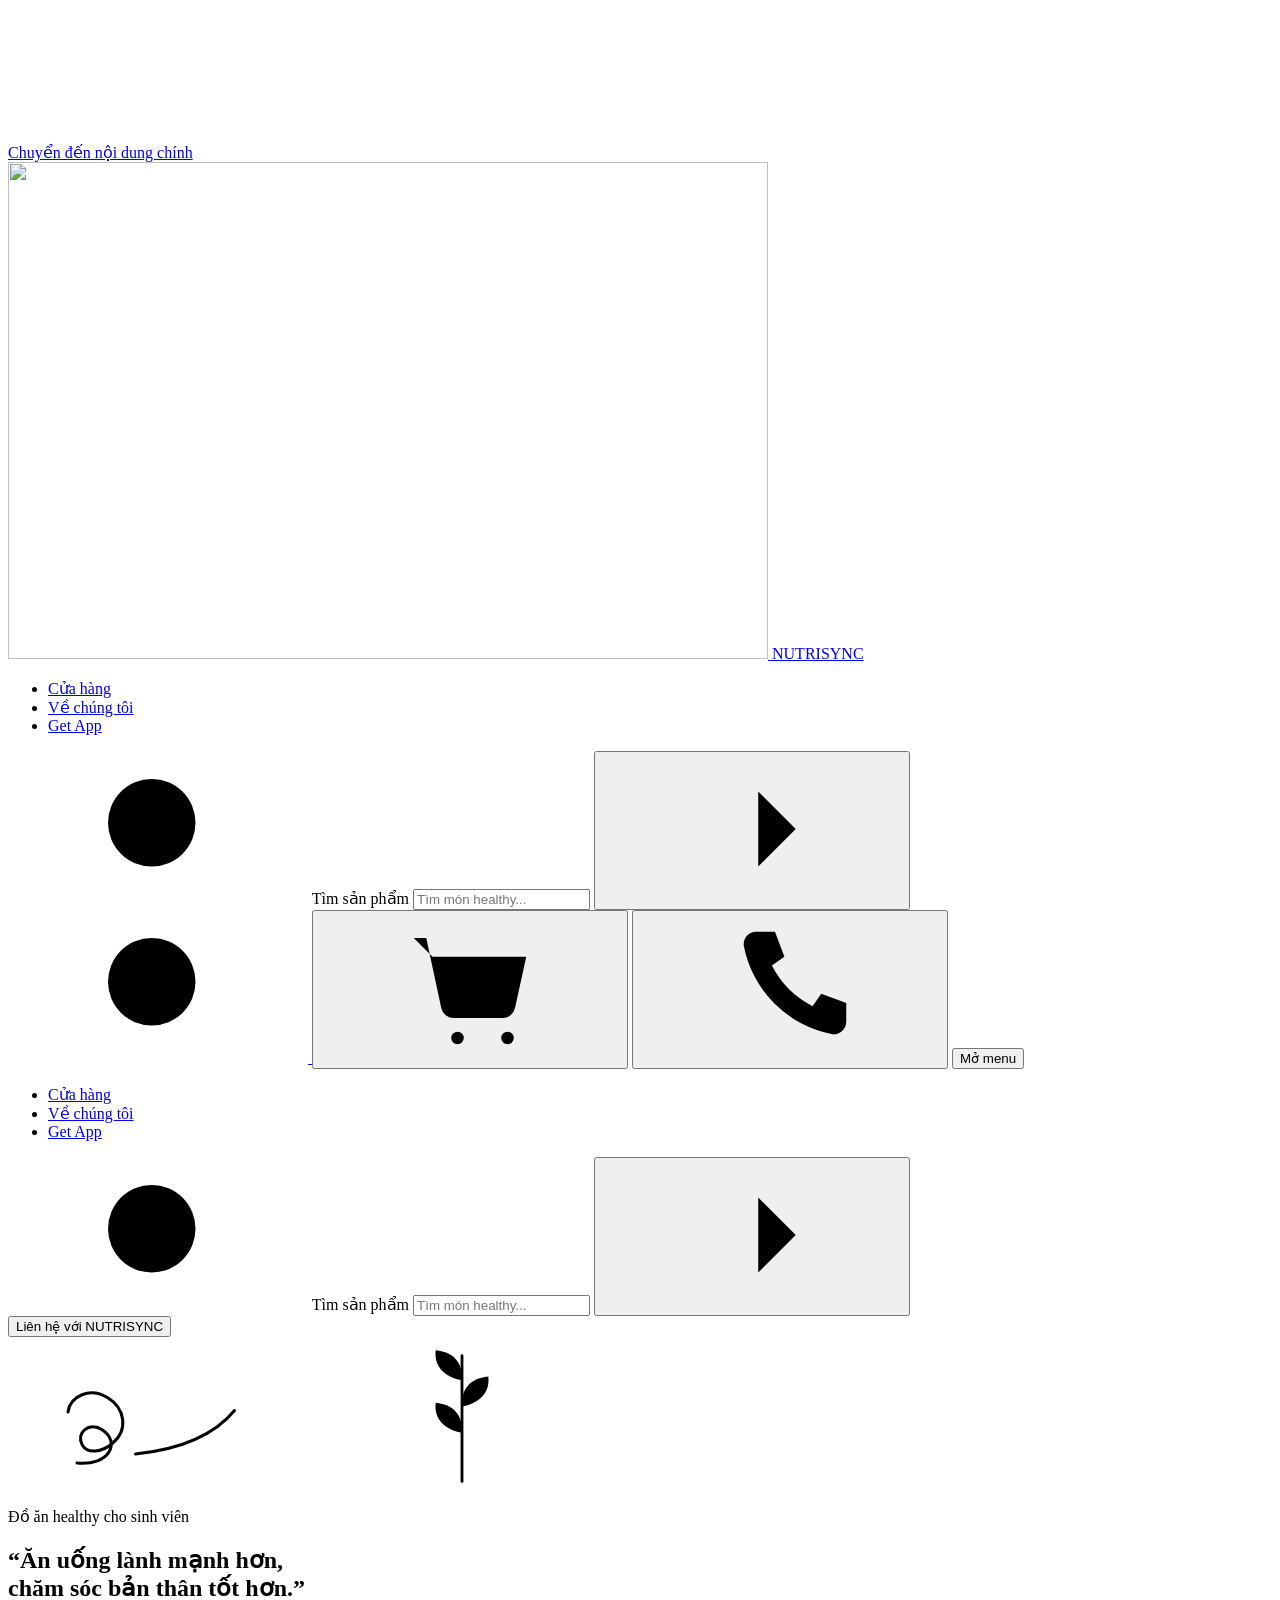
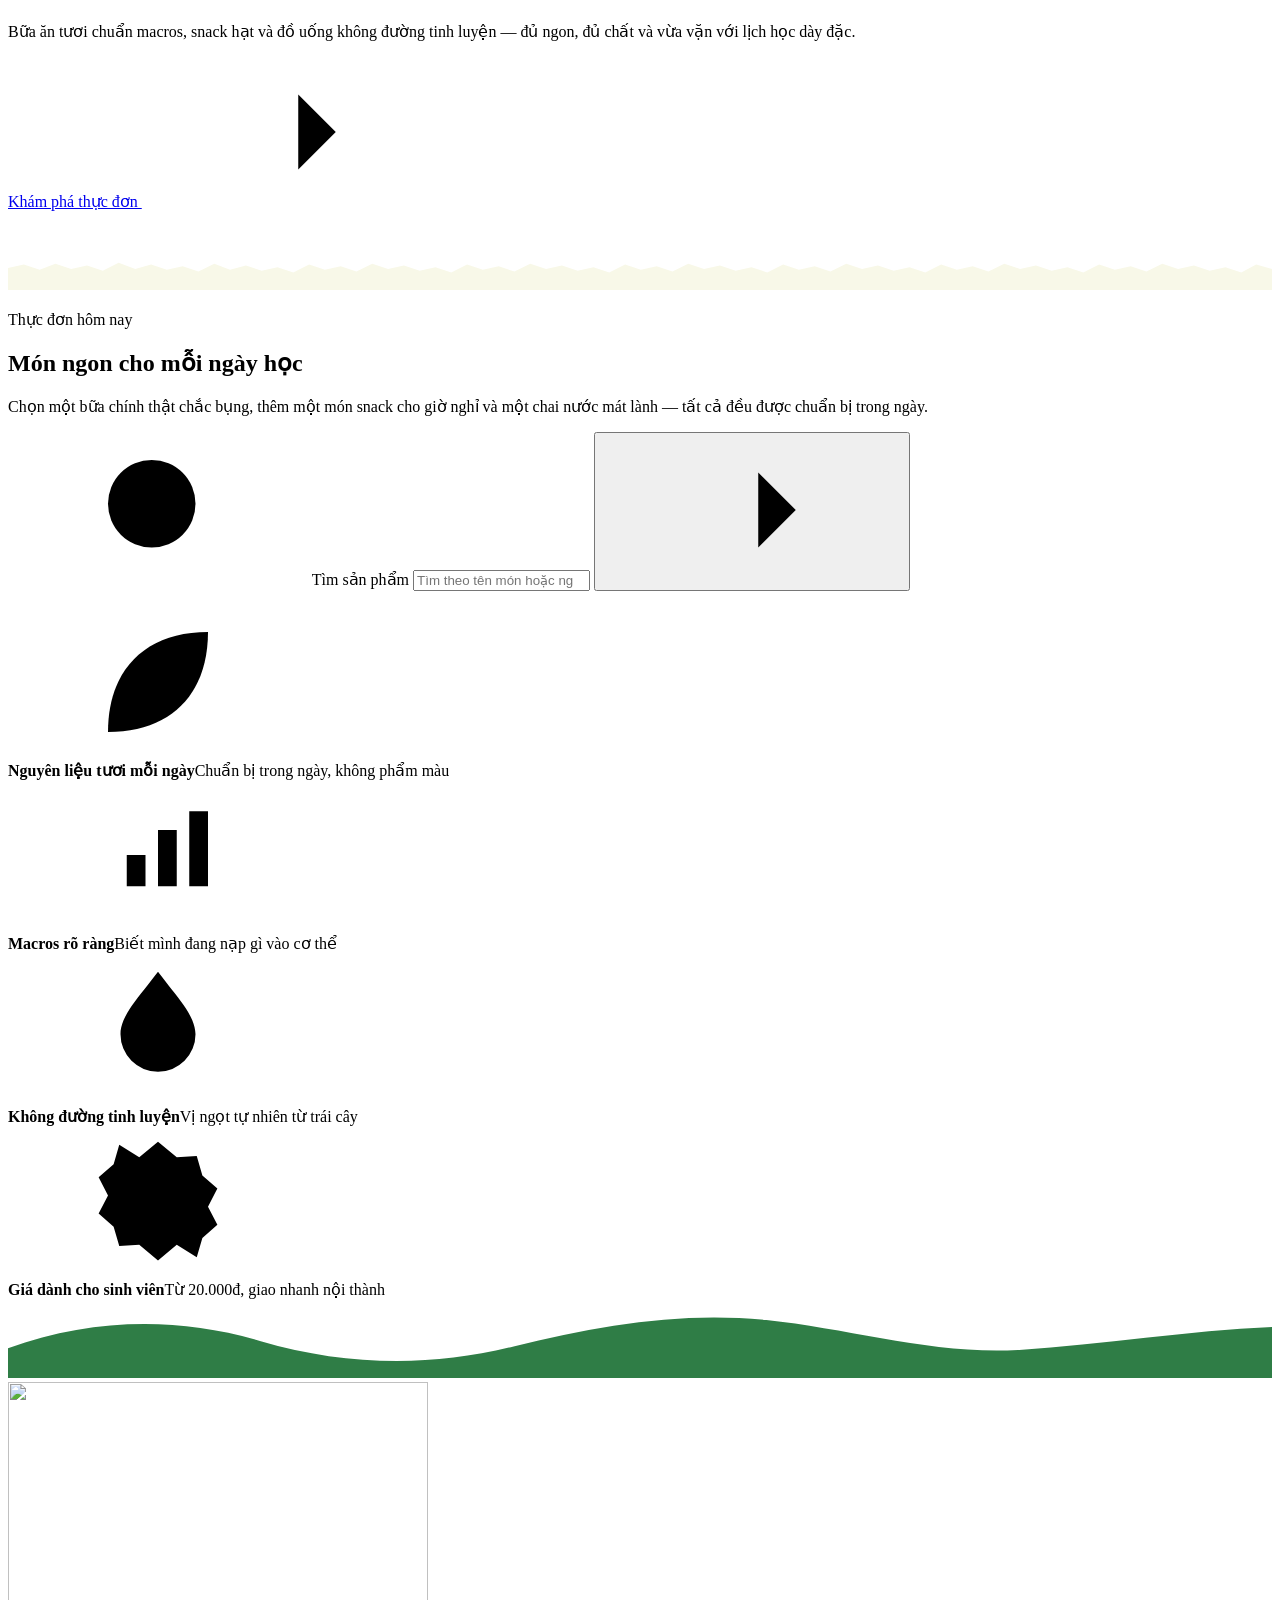
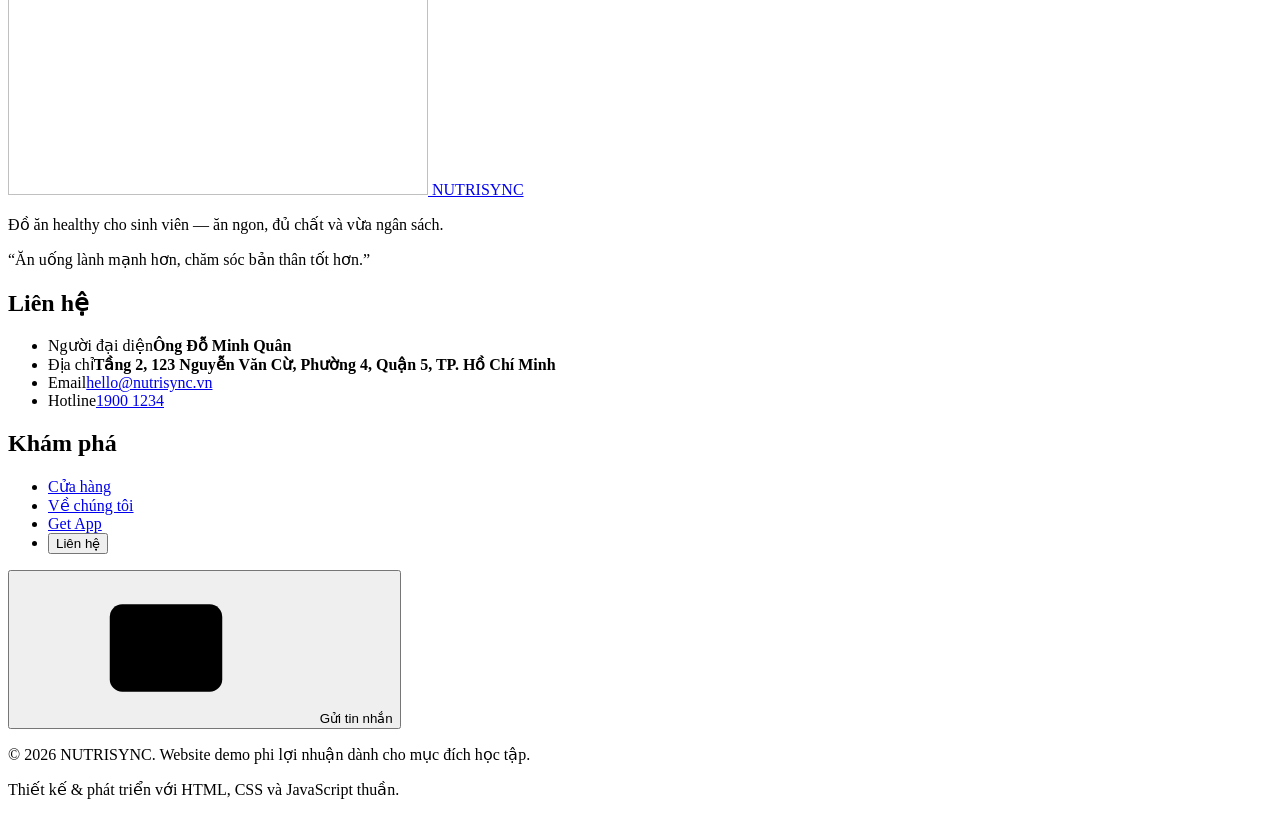
==== index.html @ d6f0c648 "Add files via upload" ====
<!DOCTYPE html>
<html lang="vi">
<head>
  <meta charset="UTF-8">
  <meta name="viewport" content="width=device-width, initial-scale=1">

  <title>NUTRISYNC – Đồ ăn healthy cho sinh viên | Đặt món lành mạnh mỗi ngày</title>
  <meta name="description" content="NUTRISYNC cung cấp bữa chính, snack và đồ uống healthy dành cho sinh viên: nguyên liệu tươi, giá hợp lý, giao nhanh trong nội thành TP.HCM.">
  <meta name="keywords" content="đồ ăn healthy, sinh viên, salad cá ngừ, cơm lứt, snack hạt, nước ép, NUTRISYNC">
  <meta name="author" content="NUTRISYNC">
  <meta name="theme-color" content="#006c33">
  <link rel="canonical" href="https://nutrisync.vn/">

  <!-- Open Graph / Twitter -->
  <meta property="og:type" content="website">
  <meta property="og:site_name" content="NUTRISYNC">
  <meta property="og:locale" content="vi_VN">
  <meta property="og:title" content="NUTRISYNC – Đồ ăn healthy cho sinh viên">
  <meta property="og:description" content="Bữa ăn tươi chuẩn macros, snack hạt và đồ uống không đường tinh luyện – dành riêng cho nhịp sống sinh viên.">
  <meta property="og:url" content="https://nutrisync.vn/">
  <meta property="og:image" content="https://nutrisync.vn/assets/img/og-cover.jpg">
  <meta property="og:image:width" content="1200">
  <meta property="og:image:height" content="630">
  <meta property="og:image:alt" content="NUTRISYNC – Ăn uống lành mạnh hơn, chăm sóc bản thân tốt hơn.">
  <meta name="twitter:card" content="summary_large_image">
  <meta name="twitter:title" content="NUTRISYNC – Đồ ăn healthy cho sinh viên">
  <meta name="twitter:description" content="Bữa ăn tươi chuẩn macros, snack hạt và đồ uống không đường tinh luyện.">
  <meta name="twitter:image" content="https://nutrisync.vn/assets/img/og-cover.jpg">

  <link rel="icon" type="image/png" sizes="64x64" href="assets/img/favicon.png">
  <link rel="apple-touch-icon" href="assets/img/favicon.png">

  <!-- Nạp sớm ảnh hero để tránh nhấp nháy -->
  <link rel="preload" as="image" href="assets/img/hero-fern.webp" fetchpriority="high">

  <!-- Font: Oswald (tiêu đề), Be Vietnam Pro (nội dung), Playfair Display (quote) -->
  <link rel="preconnect" href="https://fonts.googleapis.com">
  <link rel="preconnect" href="https://fonts.gstatic.com" crossorigin>
  <link href="https://fonts.googleapis.com/css2?family=Be+Vietnam+Pro:wght@300;400;500;600;700&family=Oswald:wght@400;500;600;700&family=Playfair+Display:ital,wght@1,400;1,500&display=swap" rel="stylesheet">

  <link rel="stylesheet" href="css/style.css">
  <link rel="stylesheet" href="css/responsive.css">

  <!-- Dữ liệu và logic: thứ tự nạp rất quan trọng -->
  <script src="js/data.js" defer></script>
  <script src="js/app.js" defer></script>
  <script src="js/catalog.js" defer></script>
  <script src="js/cart.js" defer></script>

  <!-- Structured data: giúp Google hiểu thương hiệu & danh sách món -->
  <script type="application/ld+json">
  {
    "@context": "https://schema.org",
    "@graph": [
      {
        "@type": "Organization",
        "@id": "https://nutrisync.vn/#organization",
        "name": "NUTRISYNC",
        "url": "https://nutrisync.vn/",
        "logo": "https://nutrisync.vn/assets/img/logo-mark.webp",
        "description": "Thực phẩm healthy dành cho sinh viên: bữa chính, snack hạt và đồ uống tươi.",
        "email": "hello@nutrisync.vn",
        "telephone": "+8419001234",
        "address": {
          "@type": "PostalAddress",
          "streetAddress": "123 Nguyễn Văn Cừ, Phường 4, Quận 5",
          "addressLocality": "TP. Hồ Chí Minh",
          "addressCountry": "VN"
        }
      },
      {
        "@type": "WebSite",
        "@id": "https://nutrisync.vn/#website",
        "url": "https://nutrisync.vn/",
        "name": "NUTRISYNC",
        "inLanguage": "vi-VN",
        "publisher": { "@id": "https://nutrisync.vn/#organization" },
        "potentialAction": {
          "@type": "SearchAction",
          "target": "https://nutrisync.vn/?q={search_term_string}",
          "query-input": "required name=search_term_string"
        }
      },
      {
        "@type": "ItemList",
        "name": "Thực đơn NUTRISYNC",
        "itemListElement": [
          { "@type": "ListItem", "position": 1, "name": "Salad cá ngừ", "url": "https://nutrisync.vn/#salad-ca-ngu" },
          { "@type": "ListItem", "position": 2, "name": "Sandwich ức gà", "url": "https://nutrisync.vn/#sandwich-uc-ga" },
          { "@type": "ListItem", "position": 3, "name": "Pasta bò bằm", "url": "https://nutrisync.vn/#pasta-bo-bam" },
          { "@type": "ListItem", "position": 4, "name": "Cơm lứt bò lúc lắc", "url": "https://nutrisync.vn/#com-lut-bo-lac" },
          { "@type": "ListItem", "position": 5, "name": "Cơm lứt tôm nướng", "url": "https://nutrisync.vn/#com-lut-tom-nuong" },
          { "@type": "ListItem", "position": 6, "name": "Thanh hạt năng lượng", "url": "https://nutrisync.vn/#thanh-hat-nang-luong" },
          { "@type": "ListItem", "position": 7, "name": "Snack hạt bí xanh", "url": "https://nutrisync.vn/#snack-hat-bi-xanh" },
          { "@type": "ListItem", "position": 8, "name": "Hũ hạt ngũ cốc", "url": "https://nutrisync.vn/#hu-hat-ngu-coc" },
          { "@type": "ListItem", "position": 9, "name": "Combo trà & hạt", "url": "https://nutrisync.vn/#combo-tra-va-hat" },
          { "@type": "ListItem", "position": 10, "name": "Trà ô long", "url": "https://nutrisync.vn/#tra-o-long" },
          { "@type": "ListItem", "position": 11, "name": "Nước ép trái cây", "url": "https://nutrisync.vn/#nuoc-ep-trai-cay" },
          { "@type": "ListItem", "position": 12, "name": "Sinh tố whey", "url": "https://nutrisync.vn/#sinh-to-whey" }
        ]
      }
    ]
  }
  </script>
</head>

<body class="page-store">

  <!-- Bỏ qua điều hướng: hỗ trợ người dùng bàn phím / screen reader -->
  <a class="skip-link" href="#main">Chuyển đến nội dung chính</a>

  <!-- ======================================================================
       SVG SPRITE – các icon dùng lại trong toàn trang
       ====================================================================== -->
  <svg class="svg-sprite" xmlns="http://www.w3.org/2000/svg" aria-hidden="true" focusable="false">
    <symbol id="i-search" viewBox="0 0 24 24"><circle cx="11" cy="11" r="7"/><path d="m20 20-3.6-3.6"/></symbol>
    <symbol id="i-cart" viewBox="0 0 24 24"><path d="M3 4h2l2.4 11.2a2 2 0 0 0 2 1.6h7.8a2 2 0 0 0 2-1.6L21 7H6"/><circle cx="10" cy="20" r="1"/><circle cx="18" cy="20" r="1"/></symbol>
    <symbol id="i-phone" viewBox="0 0 24 24"><path d="M6.6 3h3l1.5 4-2 1.4a15 15 0 0 0 6.5 6.5l1.4-2 4 1.5v3a2 2 0 0 1-2.2 2A17.8 17.8 0 0 1 4.6 5.2 2 2 0 0 1 6.6 3Z"/></symbol>
    <symbol id="i-close" viewBox="0 0 24 24"><path d="m6 6 12 12M18 6 6 18"/></symbol>
    <symbol id="i-chevron" viewBox="0 0 24 24"><path d="m6 9 6 6 6-6"/></symbol>
    <symbol id="i-arrow-left" viewBox="0 0 24 24"><path d="M19 12H5m6-6-6 6 6 6"/></symbol>
    <symbol id="i-arrow-right" viewBox="0 0 24 24"><path d="M5 12h14m-6-6 6 6-6 6"/></symbol>
    <symbol id="i-plus" viewBox="0 0 24 24"><path d="M12 5v14M5 12h14"/></symbol>
    <symbol id="i-minus" viewBox="0 0 24 24"><path d="M5 12h14"/></symbol>
    <symbol id="i-trash" viewBox="0 0 24 24"><path d="M4 7h16M9 7V5h6v2m-8 0 1 13h8l1-13"/></symbol>
    <symbol id="i-check" viewBox="0 0 24 24"><path d="m5 12 4 4 10-10"/></symbol>
    <symbol id="i-mail" viewBox="0 0 24 24"><rect x="3" y="5" width="18" height="14" rx="2"/><path d="m3 7 9 6 9-6"/></symbol>
    <symbol id="i-pin" viewBox="0 0 24 24"><path d="M12 21s-7-6-7-11a7 7 0 1 1 14 0c0 5-7 11-7 11Z"/><circle cx="12" cy="10" r="2.5"/></symbol>
    <symbol id="i-leaf" viewBox="0 0 24 24"><path d="M20 4C10 4 4 10 4 20c10 0 16-6 16-16Z"/><path d="M4 20c4-6 8-10 14-14"/></symbol>
    <symbol id="i-calendar" viewBox="0 0 24 24"><rect x="3" y="5" width="18" height="16" rx="2"/><path d="M16 3v4M8 3v4M3 10h18"/></symbol>
    <symbol id="i-spark" viewBox="0 0 24 24"><path d="m12 3 1.8 5.2L19 10l-5.2 1.8L12 17l-1.8-5.2L5 10l5.2-1.8Z"/><path d="m19 16 .8 2.2L22 19l-2.2.8L19 22l-.8-2.2L16 19l2.2-.8Z"/></symbol>
    <symbol id="i-chart" viewBox="0 0 24 24"><path d="M4 20V4M4 20h16"/><path d="M7 17v-5h3v5m2 0V8h3v9m2 0V5h3v12"/></symbol>
    <symbol id="i-network" viewBox="0 0 24 24"><circle cx="12" cy="5" r="2.5"/><circle cx="5" cy="18" r="2.5"/><circle cx="19" cy="18" r="2.5"/><path d="m10.5 7.2-4 8.6m7-8.6 4 8.6M7.5 18h9"/></symbol>
    <symbol id="i-badge" viewBox="0 0 24 24"><path d="M12 2.5 15 5l3.2-.2.9 3.1 2.4 2.1-1.5 2.9 1.5 2.9-2.4 2.1-.9 3.1L15 19l-3 2.5L9 19l-3.2.2-.9-3.1-2.4-2.1 1.5-2.9-1.5-2.9 2.4-2.1.9-3.1L9 5Z"/><path d="m8.5 12 2.2 2.2 4.8-5"/></symbol>
    <symbol id="i-target" viewBox="0 0 24 24"><circle cx="12" cy="12" r="8"/><circle cx="12" cy="12" r="4"/><circle cx="12" cy="12" r="1"/></symbol>
    <symbol id="i-sun" viewBox="0 0 24 24"><circle cx="12" cy="12" r="4"/><path d="M12 2v2m0 16v2M2 12h2m16 0h2M5 5l1.5 1.5M17.5 17.5 19 19M19 5l-1.5 1.5M6.5 17.5 5 19"/></symbol>
    <symbol id="i-droplet" viewBox="0 0 24 24"><path d="M12 3c3 4 6 7 6 10a6 6 0 0 1-12 0c0-3 3-6 6-10Z"/></symbol>
    <symbol id="i-flame" viewBox="0 0 24 24"><path d="M12 3c1 3 5 5 5 9a5 5 0 0 1-10 0c0-2 1-3.5 2.5-5 .2 1.5 1 2 2 2.5C12 7.5 12 5.5 12 3Z"/></symbol>
    <symbol id="deco-swirl" viewBox="0 0 240 200"><path d="M12 168c44 4 58-28 34-44-18-12-36 4-27 20 7 12 26 10 40-2 22-18 17-47-6-61-24-15-50-2-53 19" fill="none" stroke="currentColor" stroke-width="4" stroke-linecap="round"/><path d="M90 156c58-6 104-24 132-58" fill="none" stroke="currentColor" stroke-width="4" stroke-linecap="round"/></symbol>
    <symbol id="deco-sprig" viewBox="0 0 120 160"><path d="M60 154V20" fill="none" stroke="currentColor" stroke-width="3" stroke-linecap="round"/><path d="M60 46c-22-4-30-18-28-32 20 2 29 14 28 32Zm0 28c22-4 30-18 28-32-20 2-29 14-28 32Zm0 28c-22-4-30-18-28-32 20 2 29 14 28 32Z" fill="currentColor"/></symbol>
  </svg>

  <!-- ======================================================================
       HEADER – sticky, dùng chung cho 3 trang
       ====================================================================== -->
  <header class="site-header" data-header>
    <div class="container header__bar">
      <a class="brand" href="index.html" aria-label="NUTRISYNC – Trang chủ">
        <img class="brand__logo" src="assets/img/logo-lockup.webp" alt="" width="760" height="497">
        <span class="sr-only">NUTRISYNC</span>
      </a>

      <nav class="primary-nav" aria-label="Điều hướng chính">
        <ul class="primary-nav__list">
          <li><a class="nav-link is-active" href="index.html" aria-current="page">Cửa hàng</a></li>
          <li><a class="nav-link" href="about.html">Về chúng tôi</a></li>
          <li><a class="nav-link" href="get-app.html">Get App</a></li>
        </ul>
      </nav>

      <div class="header-tools">
        <form class="search" role="search" action="index.html" method="get" data-search-form>
          <svg class="icon" aria-hidden="true"><use href="#i-search"></use></svg>
          <label class="sr-only" for="site-search">Tìm sản phẩm</label>
          <input id="site-search" type="search" name="q" placeholder="Tìm món healthy..." autocomplete="off" data-search>
          <button class="search__submit" type="submit" aria-label="Tìm kiếm">
            <svg class="icon" aria-hidden="true"><use href="#i-arrow-right"></use></svg>
          </button>
        </form>

        <a class="icon-btn search-link" href="index.html#search" aria-label="Tìm kiếm sản phẩm" data-search-link>
          <svg class="icon" aria-hidden="true"><use href="#i-search"></use></svg>
        </a>

        <button class="icon-btn" type="button" data-open-cart aria-label="Mở giỏ hàng">
          <svg class="icon" aria-hidden="true"><use href="#i-cart"></use></svg>
          <span class="cart-count" data-cart-count hidden>0</span>
        </button>

        <button class="icon-btn" type="button" data-open-contact aria-label="Liên hệ NUTRISYNC">
          <svg class="icon" aria-hidden="true"><use href="#i-phone"></use></svg>
        </button>

        <button class="nav-toggle" type="button" aria-expanded="false" aria-controls="mobile-menu" data-nav-toggle>
          <span class="nav-toggle__box" aria-hidden="true"><span></span><span></span><span></span></span>
          <span class="sr-only">Mở menu</span>
        </button>
      </div>
    </div>

    <!-- Menu di động: được bật/tắt bằng JS -->
    <div class="mobile-menu" id="mobile-menu" data-mobile-menu inert>
      <nav aria-label="Điều hướng trên thiết bị di động">
        <ul class="mobile-nav__list">
          <li><a class="nav-link is-active" href="index.html" aria-current="page">Cửa hàng</a></li>
          <li><a class="nav-link" href="about.html">Về chúng tôi</a></li>
          <li><a class="nav-link" href="get-app.html">Get App</a></li>
        </ul>
      </nav>
      <form class="search search--mobile" role="search" action="index.html" method="get" data-search-form>
        <svg class="icon" aria-hidden="true"><use href="#i-search"></use></svg>
        <label class="sr-only" for="site-search-mobile">Tìm sản phẩm</label>
        <input id="site-search-mobile" type="search" name="q" placeholder="Tìm món healthy..." autocomplete="off" data-search>
        <button class="search__submit" type="submit" aria-label="Tìm kiếm">
          <svg class="icon" aria-hidden="true"><use href="#i-arrow-right"></use></svg>
        </button>
      </form>
      <button class="btn btn--primary btn--block" type="button" data-open-contact>Liên hệ với NUTRISYNC</button>
    </div>
  </header>

  <main id="main">

    <!-- ====================================================================
         HERO
         ==================================================================== -->
    <section class="hero hero--store" aria-labelledby="hero-title">
      <div class="hero__media" aria-hidden="true"></div>
      <div class="hero__veil" aria-hidden="true"></div>

      <svg class="hero__deco hero__deco--left" aria-hidden="true"><use href="#deco-swirl"></use></svg>
      <svg class="hero__deco hero__deco--right" aria-hidden="true"><use href="#deco-sprig"></use></svg>

      <div class="container hero__content">
        <p class="hero__eyebrow">Đồ ăn healthy cho sinh viên</p>
        <h1 class="hero__title" id="hero-title">
          <span class="hero__quote">“Ăn uống lành mạnh hơn,<br>chăm sóc bản thân tốt hơn.”</span>
        </h1>
        <p class="hero__sub">
          Bữa ăn tươi chuẩn macros, snack hạt và đồ uống không đường tinh luyện —
          đủ ngon, đủ chất và vừa vặn với lịch học dày đặc.
        </p>
        <a class="btn btn--light" href="#menu">
          Khám phá thực đơn
          <svg class="icon" aria-hidden="true"><use href="#i-arrow-right"></use></svg>
        </a>
      </div>

      <div class="hero__torn" aria-hidden="true">
        <svg viewBox="0 0 1440 90" preserveAspectRatio="none">
          <path fill="#f8f8e8" d="M0 65 18 61 36 67 54 60 72 66 90 62 108 68 126 59 145 66 163 61 181 67 199 63 217 69 235 60 253 67 271 62 289 68 307 64 325 70 343 61 361 67 379 63 397 69 415 60 433 66 451 62 469 68 487 64 505 70 523 61 541 67 559 63 577 69 595 60 613 66 631 62 649 68 667 64 685 70 703 61 721 67 739 63 757 69 775 60 793 66 811 62 829 68 847 64 865 70 883 61 901 67 919 63 937 69 955 60 973 66 991 62 1009 68 1027 64 1045 70 1063 61 1081 67 1099 63 1117 69 1135 60 1153 66 1171 62 1189 68 1207 64 1225 70 1243 61 1261 67 1279 63 1297 69 1315 60 1333 66 1351 62 1369 68 1387 64 1405 70 1422 61 1440 66V90H0Z"/>
        </svg>
      </div>

      <a class="hero__scroll" href="#menu" aria-label="Cuộn xuống thực đơn">
        <span></span>
      </a>
    </section>

    <!-- ====================================================================
         THỰC ĐƠN – nội dung do catalog.js render từ data.js
         ==================================================================== -->
    <section class="catalog" id="menu" aria-labelledby="menu-title">
      <div class="container">
        <header class="section-heading" data-reveal>
          <div class="section-heading__main">
            <p class="eyebrow">Thực đơn hôm nay</p>
            <h2 id="menu-title">Món ngon cho mỗi ngày học</h2>
          </div>
          <p class="section-heading__lead">
            Chọn một bữa chính thật chắc bụng, thêm một món snack cho giờ nghỉ
            và một chai nước mát lành — tất cả đều được chuẩn bị trong ngày.
          </p>
        </header>

        <!-- Thanh tìm kiếm tinh gọn cho mobile / khi bấm icon search -->
        <div class="inline-search" id="search">
          <form class="search search--inline" role="search" action="index.html" method="get" data-search-form>
            <svg class="icon" aria-hidden="true"><use href="#i-search"></use></svg>
            <label class="sr-only" for="inline-search-input">Tìm sản phẩm</label>
            <input id="inline-search-input" type="search" name="q" placeholder="Tìm theo tên món hoặc nguyên liệu..." autocomplete="off" data-search>
            <button class="search__submit" type="submit" aria-label="Tìm kiếm">
              <svg class="icon" aria-hidden="true"><use href="#i-arrow-right"></use></svg>
            </button>
          </form>
        </div>

        <p class="search-status" data-search-status role="status" aria-live="polite"></p>

        <!-- catalog.js sẽ chèn các section danh mục vào đây -->
        <div class="catalog__body" data-catalog></div>
      </div>
    </section>

    <!-- ====================================================================
         STRIP GIÁ TRỊ – tăng độ tin cậy, không có trong mockup nhưng phù hợp
         ==================================================================== -->
    <section class="values-strip" aria-label="Cam kết của NUTRISYNC">
      <div class="container values-strip__grid">
        <div class="value-chip" data-reveal>
          <span class="value-chip__icon"><svg class="icon" aria-hidden="true"><use href="#i-leaf"></use></svg></span>
          <div><strong>Nguyên liệu tươi mỗi ngày</strong><span>Chuẩn bị trong ngày, không phẩm màu</span></div>
        </div>
        <div class="value-chip" data-reveal>
          <span class="value-chip__icon"><svg class="icon" aria-hidden="true"><use href="#i-chart"></use></svg></span>
          <div><strong>Macros rõ ràng</strong><span>Biết mình đang nạp gì vào cơ thể</span></div>
        </div>
        <div class="value-chip" data-reveal>
          <span class="value-chip__icon"><svg class="icon" aria-hidden="true"><use href="#i-droplet"></use></svg></span>
          <div><strong>Không đường tinh luyện</strong><span>Vị ngọt tự nhiên từ trái cây</span></div>
        </div>
        <div class="value-chip" data-reveal>
          <span class="value-chip__icon"><svg class="icon" aria-hidden="true"><use href="#i-badge"></use></svg></span>
          <div><strong>Giá dành cho sinh viên</strong><span>Từ 20.000đ, giao nhanh nội thành</span></div>
        </div>
      </div>
    </section>
  </main>

  <!-- ======================================================================
       FOOTER – dùng chung cho 3 trang
       ====================================================================== -->
  <footer class="site-footer">
    <svg class="footer-wave" viewBox="0 0 1440 90" preserveAspectRatio="none" aria-hidden="true">
      <path fill="#2f7d46" d="M0 56c96-34 192-36 288-8s192 30 288 6 192-40 288-30 192 40 288 34 192-22 288-26v58H0Z"/>
    </svg>
    <div class="footer__body">
      <div class="container footer__grid">
        <div class="footer__brand">
          <a class="footer__logo" href="index.html" aria-label="NUTRISYNC – Trang chủ">
            <span class="footer__mark"><img src="assets/img/logo-mark.webp" alt="" width="420" height="413"></span>
            <span class="footer__wordmark">NUTRISYNC</span>
          </a>
          <p>Đồ ăn healthy cho sinh viên — ăn ngon, đủ chất và vừa ngân sách.</p>
          <p class="footer__quote">“Ăn uống lành mạnh hơn, chăm sóc bản thân tốt hơn.”</p>
        </div>

        <div class="footer__col">
          <h2 class="footer__title">Liên hệ</h2>
          <ul class="footer__contact">
            <li><span>Người đại diện</span><strong data-contact="representative">Ông Đỗ Minh Quân</strong></li>
            <li><span>Địa chỉ</span><strong data-contact="address">Tầng 2, 123 Nguyễn Văn Cừ, Phường 4, Quận 5, TP. Hồ Chí Minh</strong></li>
            <li><span>Email</span><a href="mailto:hello@nutrisync.vn" data-contact-link="email"><span data-contact="email">hello@nutrisync.vn</span></a></li>
            <li><span>Hotline</span><a href="tel:19001234" data-contact-link="phone"><span data-contact="phone">1900 1234</span></a></li>
          </ul>
        </div>

        <div class="footer__col">
          <h2 class="footer__title">Khám phá</h2>
          <ul class="footer__links">
            <li><a href="index.html">Cửa hàng</a></li>
            <li><a href="about.html">Về chúng tôi</a></li>
            <li><a href="get-app.html">Get App</a></li>
            <li><button class="linklike" type="button" data-open-contact>Liên hệ</button></li>
          </ul>
          <button class="btn btn--light btn--small" type="button" data-open-contact>
            <svg class="icon" aria-hidden="true"><use href="#i-mail"></use></svg>
            Gửi tin nhắn
          </button>
        </div>
      </div>

      <div class="container footer__bottom">
        <p>© <span data-year>2026</span> NUTRISYNC. Website demo phi lợi nhuận dành cho mục đích học tập.</p>
        <p>Thiết kế &amp; phát triển với HTML, CSS và JavaScript thuần.</p>
      </div>
    </div>
  </footer>

  <!-- ======================================================================
       DIALOGS – giỏ hàng, chi tiết sản phẩm, xác nhận, liên hệ, thành công
       ====================================================================== -->

  <!-- Giỏ hàng -->
  <dialog class="modal modal--cart" id="cart-modal" aria-labelledby="cart-title">
    <div class="modal__panel">
      <button class="modal__close" type="button" data-close-dialog aria-label="Đóng giỏ hàng">
        <svg class="icon" aria-hidden="true"><use href="#i-close"></use></svg>
      </button>

      <div class="cart">
        <div class="cart__aside">
          <h2 class="cart__title" id="cart-title">
            <svg class="icon" aria-hidden="true"><use href="#i-cart"></use></svg>
            Giỏ hàng
          </h2>
          <p class="cart__subtitle">Kiểm tra món ăn và điền thông tin giao hàng.</p>

          <dl class="cart__summary">
            <div><dt>Tổng hoá đơn</dt><dd data-cart-total>0đ</dd></div>
            <div><dt>Tổng số món</dt><dd data-cart-count-label>0</dd></div>
          </dl>

          <form class="cart__form" data-checkout-form novalidate>
            <div class="field">
              <label class="field__label" for="coupon">Mã giảm giá</label>
              <div class="field__row">
                <input class="input" id="coupon" name="coupon" type="text" placeholder="Nhập mã giảm giá" autocomplete="off" data-coupon-input>
                <button class="btn btn--outline btn--small" type="button" data-apply-coupon>Áp dụng</button>
              </div>
              <p class="field__hint" data-coupon-status></p>
            </div>

            <div class="field">
              <label class="field__label" for="phone">Số điện thoại</label>
              <input class="input" id="phone" name="phone" type="tel" inputmode="tel" placeholder="Số điện thoại" autocomplete="tel" data-phone>
              <p class="field__error" data-error-for="phone"></p>
            </div>

            <div class="field">
              <label class="field__label" for="address">Địa chỉ nhận</label>
              <input class="input" id="address" name="address" type="text" placeholder="Địa chỉ nhận hàng" autocomplete="street-address" data-address>
              <p class="field__error" data-error-for="address"></p>
            </div>

            <dl class="cart__totals">
              <div><dt>Tạm tính</dt><dd data-cart-subtotal>0đ</dd></div>
              <div data-discount-row hidden><dt>Giảm giá <span data-coupon-label></span></dt><dd data-cart-discount>0đ</dd></div>
              <div class="cart__totals-grand"><dt>Thành tiền</dt><dd data-cart-grand>0đ</dd></div>
            </dl>

            <button class="btn btn--primary btn--block" type="submit" data-checkout-submit>
              Xác nhận thanh toán
            </button>
            <p class="cart__note">
              <svg class="icon" aria-hidden="true"><use href="#i-leaf"></use></svg>
              Miễn phí giao hàng trong nội thành TP.HCM. Đơn hàng demo, chưa gửi đến hệ thống thật.
            </p>
          </form>
        </div>

        <div class="cart__items-wrap">
          <div class="cart__items-head">
            <h3>Các món đã chọn</h3>
            <span data-cart-items-count>0 món</span>
          </div>
          <div class="cart__items" data-cart-items></div>
        </div>
      </div>
    </div>
  </dialog>

  <!-- Chi tiết sản phẩm: nội dung do catalog.js render -->
  <dialog class="modal modal--product" id="product-modal" aria-labelledby="product-title">
    <div class="modal__panel">
      <button class="modal__close" type="button" data-close-dialog aria-label="Đóng thông tin sản phẩm">
        <svg class="icon" aria-hidden="true"><use href="#i-close"></use></svg>
      </button>
      <div data-product-content></div>
    </div>
  </dialog>

  <!-- Xác nhận thêm vào giỏ -->
  <dialog class="modal modal--confirm" id="confirm-modal" aria-labelledby="confirm-title">
    <div class="modal__panel">
      <button class="modal__close" type="button" data-close-dialog aria-label="Đóng hộp xác nhận">
        <svg class="icon" aria-hidden="true"><use href="#i-close"></use></svg>
      </button>
      <h2 class="confirm__title" id="confirm-title">Thêm vào giỏ hàng</h2>
      <dl class="confirm__rows">
        <div><dt>Tên sản phẩm:</dt><dd data-confirm-name></dd></div>
        <div><dt>Số lượng:</dt><dd data-confirm-qty></dd></div>
        <div><dt>Giá:</dt><dd data-confirm-price></dd></div>
      </dl>
      <div class="confirm__actions">
        <button class="btn btn--ghost" type="button" data-close-dialog>Huỷ</button>
        <button class="btn btn--primary" type="button" data-confirm-add>Xác nhận</button>
      </div>
    </div>
  </dialog>

  <!-- Liên hệ -->
  <dialog class="modal modal--contact" id="contact-modal" aria-labelledby="contact-title">
    <div class="modal__panel">
      <button class="modal__close" type="button" data-close-dialog aria-label="Đóng hộp liên hệ">
        <svg class="icon" aria-hidden="true"><use href="#i-close"></use></svg>
      </button>
      <div class="contact">
        <svg class="contact__corner contact__corner--tr" aria-hidden="true"><use href="#deco-swirl"></use></svg>
        <svg class="contact__corner contact__corner--bl" aria-hidden="true"><use href="#deco-swirl"></use></svg>

        <h2 class="contact__title" id="contact-title">Chúng tôi luôn sẵn sàng lắng nghe</h2>
        <p class="contact__intro">
          Mỗi sinh viên có một câu chuyện và những nhu cầu riêng. Nếu bạn có câu hỏi về sản phẩm,
          cần hỗ trợ sử dụng nền tảng hoặc muốn đóng góp ý kiến, chúng tôi luôn trân trọng cơ hội
          được lắng nghe bạn.
        </p>

        <dl class="contact__list">
          <div><dt>Tên thương hiệu</dt><dd data-contact="brand">NUTRISYNC</dd></div>
          <div><dt>Người đại diện</dt><dd data-contact="representative">Ông Đỗ Minh Quân – Founder</dd></div>
          <div><dt>Email</dt><dd><a href="mailto:hello@nutrisync.vn" data-contact-link="email"><span data-contact="email">hello@nutrisync.vn</span></a></dd></div>
          <div><dt>Số điện thoại</dt><dd><a href="tel:19001234" data-contact-link="phone"><span data-contact="phone">1900 1234</span></a></dd></div>
          <div><dt>Địa chỉ</dt><dd data-contact="address">Tầng 2, 123 Nguyễn Văn Cừ, Phường 4, Quận 5, TP. Hồ Chí Minh</dd></div>
          <div><dt>Website</dt><dd><a href="https://nutrisync.vn" data-contact-link="website"><span data-contact="website">nutrisync.vn</span></a></dd></div>
        </dl>

        <p class="contact__text">
          Chúng tôi tin rằng một cuộc sống khoẻ mạnh hơn không nhất thiết phải bắt đầu bằng những
          thay đổi lớn. Đôi khi, đó chỉ là một bữa ăn được lựa chọn cẩn thận hơn, một thói quen được
          duy trì đều đặn hay một lần chủ động dành thời gian để hiểu cơ thể mình.
        </p>
        <p class="contact__closing">
          Chúng tôi ở đây để giúp những lựa chọn ấy trở nên dễ dàng hơn, để bạn có thể yên tâm
          theo đuổi việc học, những ước mơ và cuộc sống mà mình mong muốn.
        </p>

        <div class="contact__signature">
          <span class="contact__signature-name">Đỗ Minh Quân</span>
          <span class="contact__signature-role">Founder, NUTRISYNC</span>
        </div>

        <div class="contact__actions">
          <a class="btn btn--primary" href="mailto:hello@nutrisync.vn?subject=Li%C3%AAn%20h%E1%BB%87%20NUTRISYNC">
            <svg class="icon" aria-hidden="true"><use href="#i-mail"></use></svg>
            Gửi email cho chúng tôi
          </a>
          <a class="btn btn--outline" href="tel:19001234">
            <svg class="icon" aria-hidden="true"><use href="#i-phone"></use></svg>
            Gọi hotline
          </a>
        </div>
      </div>
    </div>
  </dialog>

  <!-- Thanh toán thành công -->
  <dialog class="modal modal--success" id="success-modal" aria-labelledby="success-title">
    <div class="modal__panel">
      <div class="success">
        <div class="success__icon" aria-hidden="true">
          <svg class="icon"><use href="#i-check"></use></svg>
        </div>
        <h2 class="success__title" id="success-title">Đơn hàng đã được ghi nhận</h2>
        <p class="success__text">
          Cảm ơn bạn đã chọn NUTRISYNC. Đây là đơn hàng mô phỏng dùng cho mục đích demo,
          chưa được gửi đến hệ thống bán hàng thật.
        </p>
        <dl class="success__rows">
          <div><dt>Mã đơn</dt><dd data-success-code>—</dd></div>
          <div><dt>Tổng thanh toán</dt><dd data-success-total>—</dd></div>
          <div><dt>Số điện thoại</dt><dd data-success-phone>—</dd></div>
        </dl>
        <button class="btn btn--primary btn--block" type="button" data-close-dialog>Tiếp tục mua sắm</button>
      </div>
    </div>
  </dialog>

  <!-- Khu vực hiển thị toast -->
  <div class="toast-stack" data-toast-stack role="status" aria-live="polite" aria-atomic="false"></div>

</body>
</html>
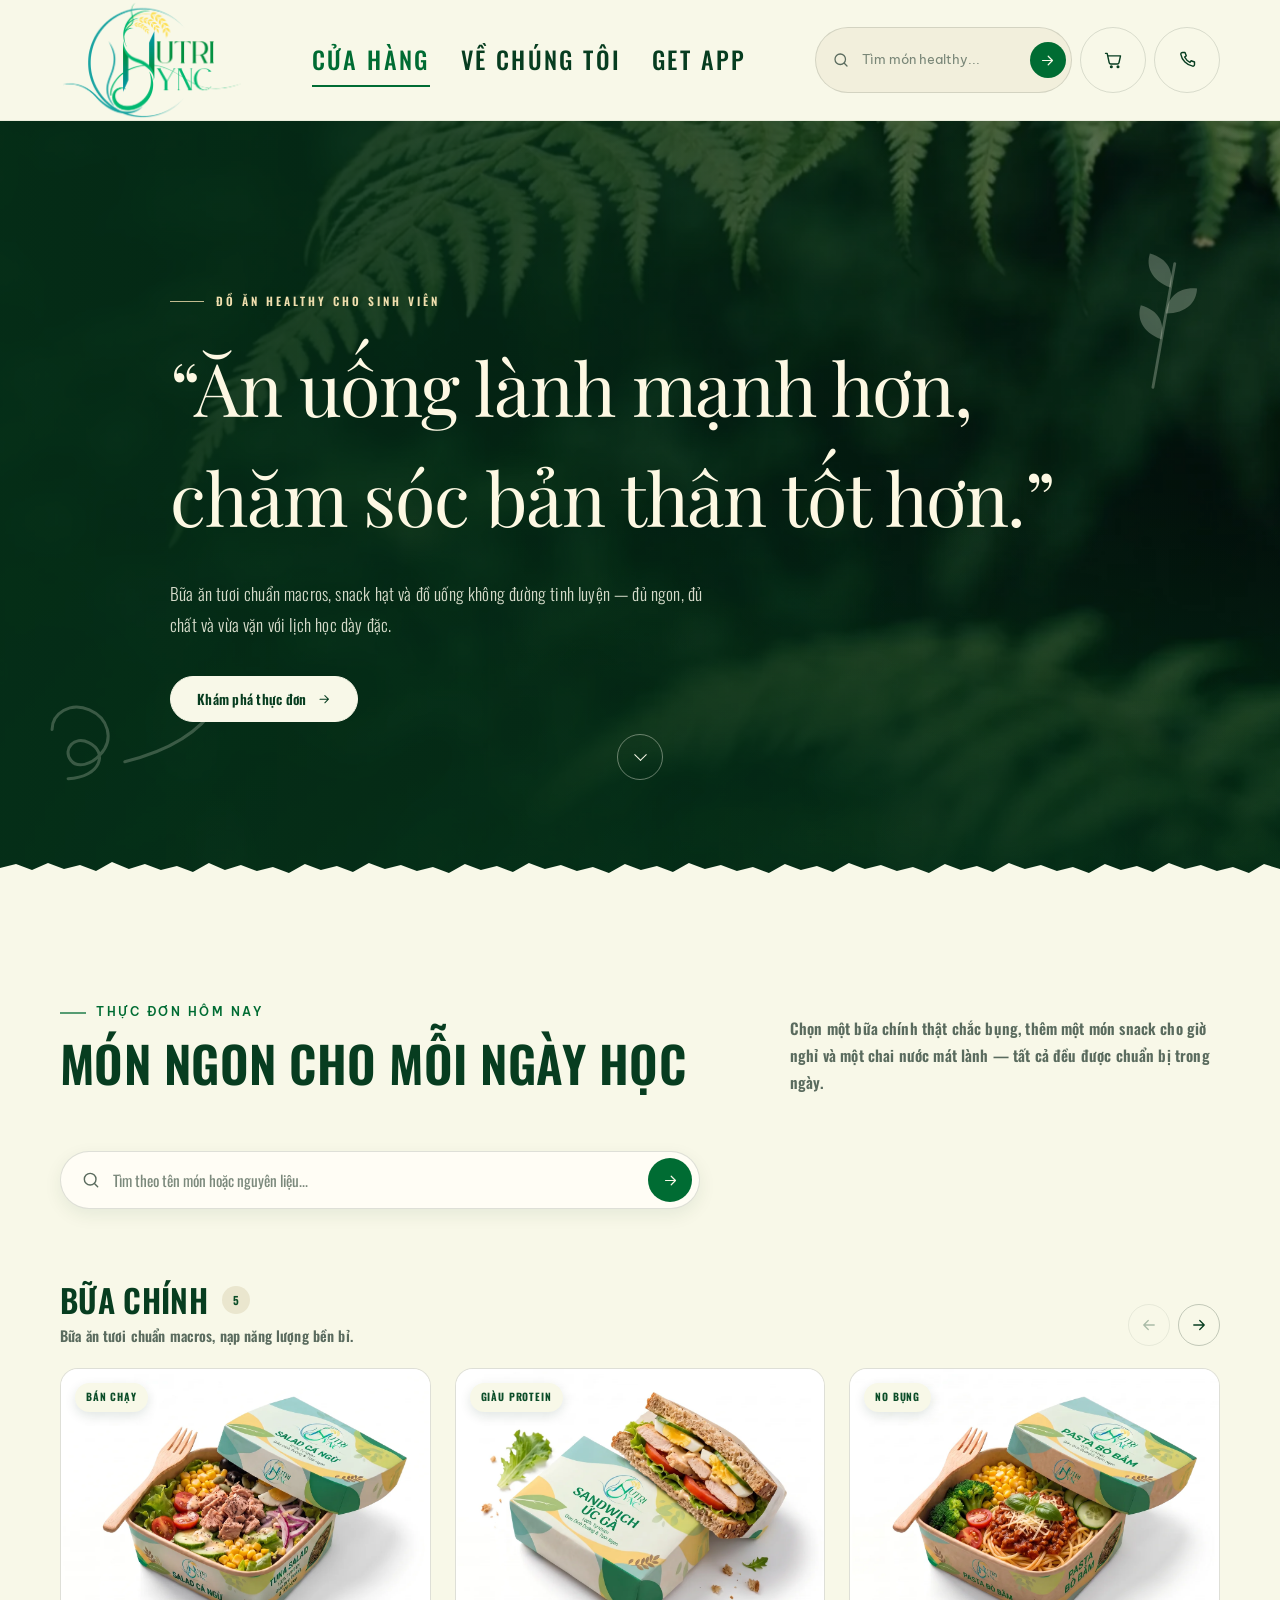
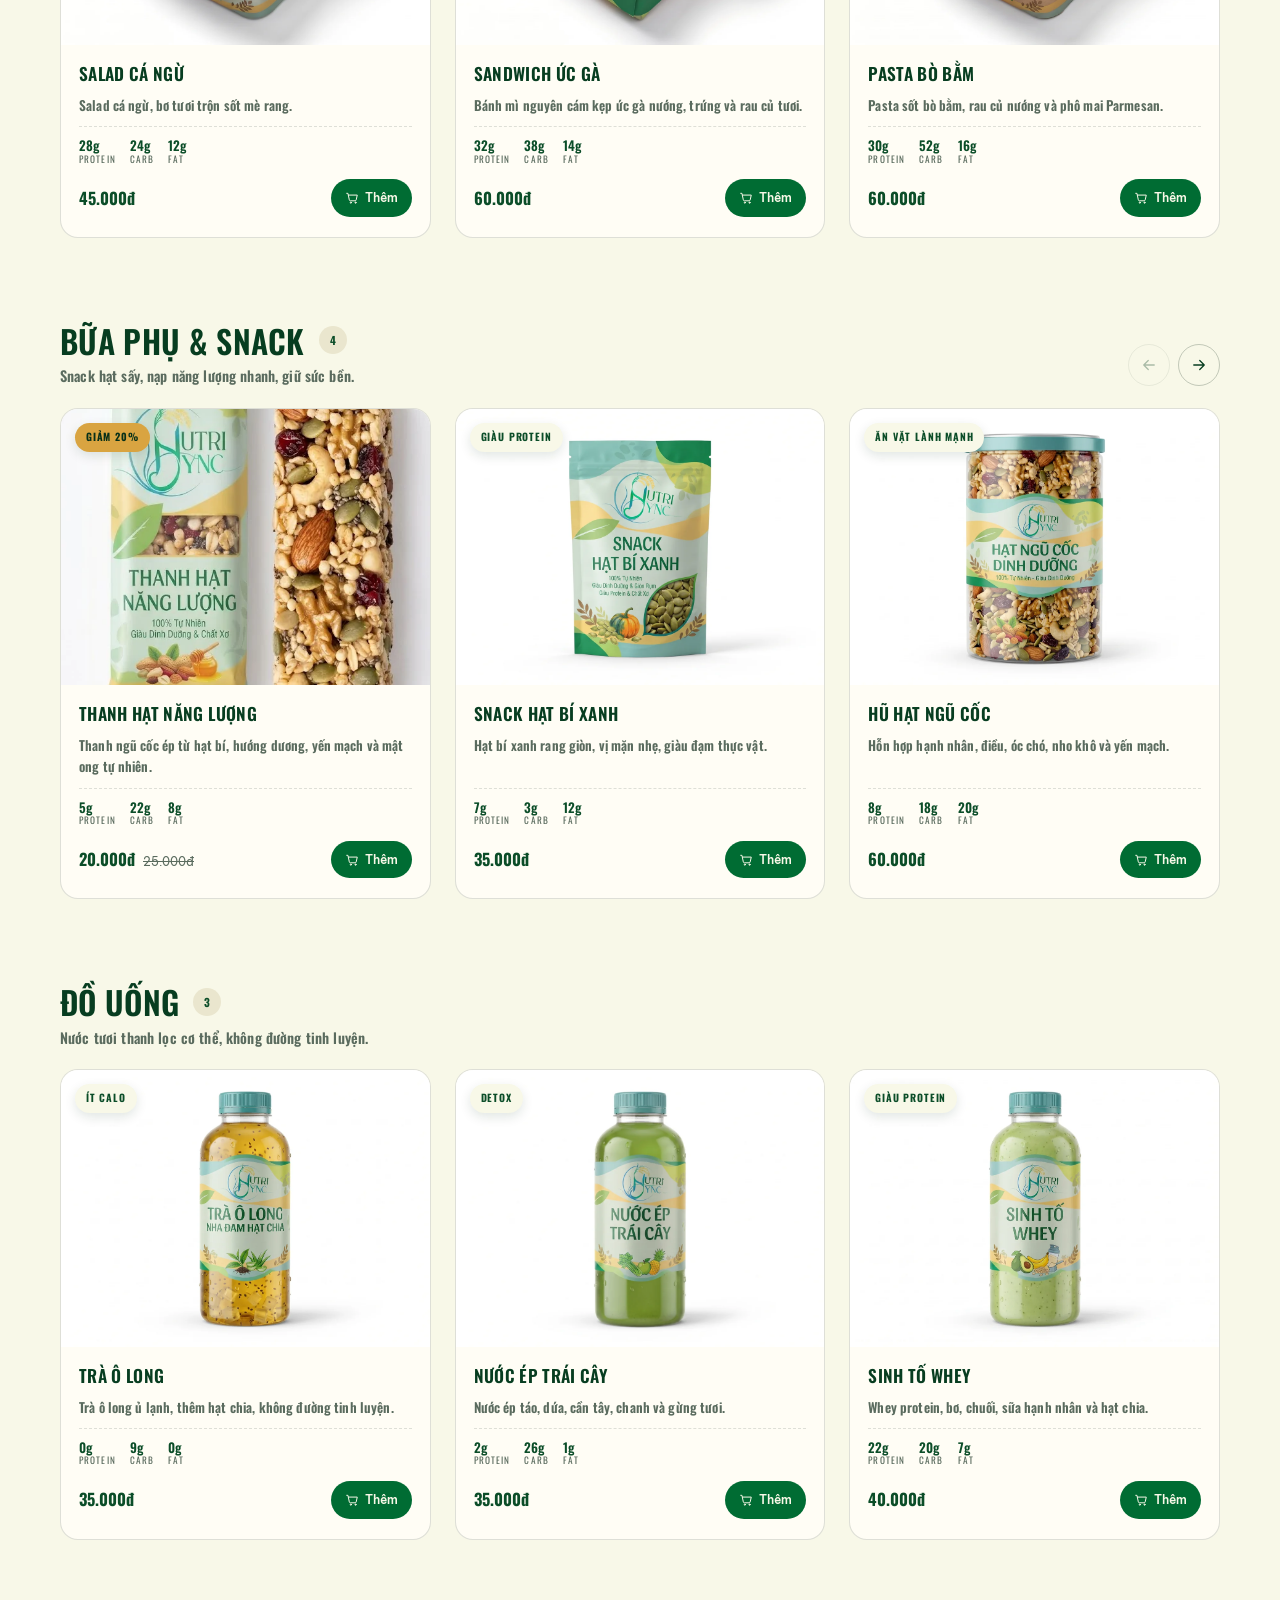
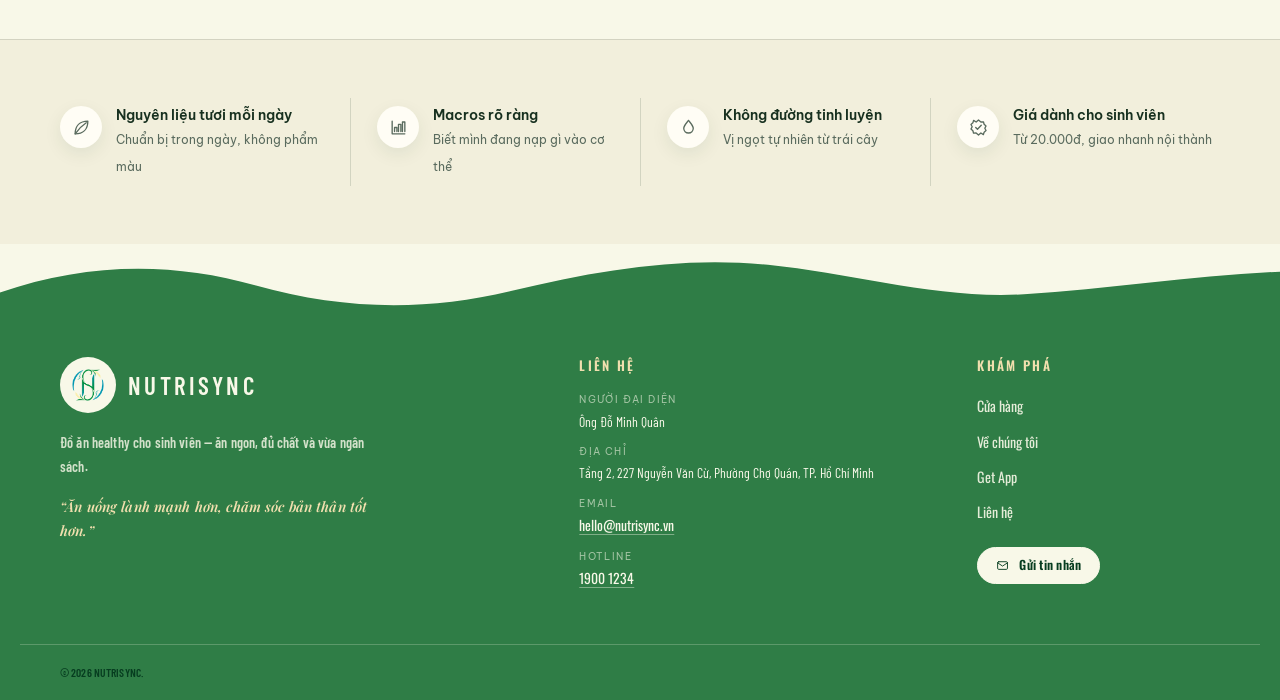
==== commit eb8c5f1e: "Update accordion behavior and layout adjustments" ====
--- a/index.html
+++ b/index.html
@@ -351,8 +351,7 @@
       </div>
 
       <div class="container footer__bottom">
-        <p>© <span data-year>2026</span> NUTRISYNC. Website demo phi lợi nhuận dành cho mục đích học tập.</p>
-        <p>Thiết kế &amp; phát triển với HTML, CSS và JavaScript thuần.</p>
+        <p>© <span data-year>2026</span> NUTRISYNC.</p>
       </div>
     </div>
   </footer>
--- a/css/style.css
+++ b/css/style.css
@@ -0,0 +1,3948 @@
+@import url('https://fonts.googleapis.com/css2?family=Oswald:wght@300;400;500;600&display=swap');
+@import url('https://fonts.googleapis.com/css2?family=Barlow+Condensed:wght@300;400;500;600;700&family=Barlow:wght@400;500;600&display=swap');
+/* ==========================================================================
+   NUTRISYNC – style.css
+   CSS nền tảng: biến màu, layout, component và giao diện từng trang.
+   Thứ tự file: style.css (file này) → responsive.css (media queries).
+   ========================================================================== */
+
+/* --------------------------------------------------------------------------
+   1. BIẾN THIẾT KẾ (DESIGN TOKENS)
+   Đổi màu / font toàn site tại đây.
+   -------------------------------------------------------------------------- */
+:root {
+  --green-950: #052f18;
+  --green-900: #073d20;
+  --green-800: #0b4d28;
+  --green-700: #006c33;
+  --green-600: #22864a;
+  --green-500: #2f7d46;
+  --green-300: #8fbd99;
+
+  --cream: #f8f8e8;
+  --cream-soft: #f2efdc;
+  --cream-deep: #eae6ce;
+  --paper: #fffdf5;
+  --white: #ffffff;
+
+  --ink: #17301f;
+  --ink-soft: #354a3b;
+  --muted: #5a6b5e;
+  --line: rgba(23, 48, 31, 0.14);
+  --line-strong: rgba(23, 48, 31, 0.24);
+
+  --gold: #d9a441;
+  --gold-soft: #f0dfae;
+  --teal: #18a0a0;
+  --red: #a13a2c;
+
+  --font-display: "Oswald", "Arial Narrow", sans-serif;
+  --font-body: "Be Vietnam Pro", "Segoe UI", system-ui, sans-serif;
+  --font-quote: "Playfair Display", Georgia, serif;
+
+  --shadow-sm: 0 6px 18px rgba(11, 61, 32, 0.08);
+  --shadow-md: 0 18px 40px rgba(11, 61, 32, 0.14);
+  --shadow-lg: 0 30px 70px rgba(5, 47, 24, 0.24);
+
+  --radius-sm: 10px;
+  --radius-md: 18px;
+  --radius-lg: 26px;
+  --radius-xl: 34px;
+
+  --container: 1240px;
+  --header-h: 92px;
+
+  --ease: cubic-bezier(0.22, 0.61, 0.36, 1);
+  --speed: 0.28s;
+}
+/* Gán font Oswald cho toàn bộ trang web */
+body {
+  font-family: 'Oswald', sans-serif;
+}
+
+/* Ép các thẻ tương tác (vốn mặc định dùng font hệ thống của trình duyệt) kế thừa từ body */
+button, input, select, textarea {
+  font-family: inherit;
+}
+/* --------------------------------------------------------------------------
+   2. RESET & KIẾN TRÚC NỀN
+   -------------------------------------------------------------------------- */
+*,
+*::before,
+*::after {
+  box-sizing: border-box;
+}
+
+html {
+  -webkit-text-size-adjust: 100%;
+  scroll-behavior: smooth;
+  scroll-padding-top: calc(var(--header-h) + 24px);
+}
+
+body {
+  margin: 0;
+  font-family: var(--font-body);
+  font-size: 16px;
+  line-height: 1.65;
+  color: var(--ink);
+  background: var(--cream);
+  -webkit-font-smoothing: antialiased;
+  text-rendering: optimizeLegibility;
+}
+
+body.modal-open,
+body.nav-open {
+  overflow: hidden;
+}
+
+img,
+svg,
+video {
+  display: block;
+  max-width: 100%;
+}
+
+img {
+  height: auto;
+}
+
+a {
+  color: inherit;
+  text-decoration: none;
+}
+
+button,
+input,
+textarea,
+select {
+  font: inherit;
+  color: inherit;
+}
+
+button {
+  cursor: pointer;
+}
+
+h1,
+h2,
+h3,
+h4,
+h5,
+h6,
+p,
+figure,
+blockquote,
+dl,
+dd {
+  margin: 0;
+}
+
+ul,
+ol {
+  margin: 0;
+  padding: 0;
+  list-style: none;
+}
+p,
+h1,
+h2,
+h3,
+h4,
+h5,
+h6 {
+  font-family: var(--font-display);
+  font-weight: 600;
+  line-height: 1.3;
+  letter-spacing: 0.01em;
+  color: var(--green-900);
+  font-family: 'Barlow Condensed', sans-serif;
+}
+
+::selection {
+  background: var(--green-700);
+  color: var(--cream);
+}
+
+:focus-visible {
+  outline: 3px solid var(--gold);
+  outline-offset: 3px;
+  border-radius: 4px;
+}
+
+[hidden] {
+  display: none !important;
+}
+
+/* Truy cập: nội dung chỉ dành cho screen reader */
+.sr-only {
+  position: absolute !important;
+  width: 1px;
+  height: 1px;
+  padding: 0;
+  margin: -1px;
+  overflow: hidden;
+  clip: rect(0 0 0 0);
+  white-space: nowrap;
+  border: 0;
+}
+
+.skip-link {
+  position: fixed;
+  top: 12px;
+  left: 12px;
+  z-index: 4000;
+  padding: 12px 20px;
+  border-radius: 999px;
+  background: var(--green-900);
+  color: var(--cream);
+  font-weight: 600;
+  transform: translateY(-160%);
+  transition: transform var(--speed) var(--ease);
+}
+
+.skip-link:focus {
+  transform: translateY(0);
+}
+
+.svg-sprite {
+  position: absolute;
+  width: 0;
+  height: 0;
+  overflow: hidden;
+}
+
+/* Icon stroke dùng chung – kế thừa màu chữ */
+.icon {
+  width: 1.25em;
+  height: 1.25em;
+  flex: none;
+  fill: none;
+  stroke: currentColor;
+  stroke-width: 1.7;
+  stroke-linecap: round;
+  stroke-linejoin: round;
+  vertical-align: middle;
+}
+
+/* --------------------------------------------------------------------------
+   3. LAYOUT & THÀNH PHẦN CHUNG
+   -------------------------------------------------------------------------- */
+.container {
+  width: 100%;
+  max-width: var(--container);
+  margin-inline: auto;
+  padding-inline: clamp(20px, 4vw, 40px);
+}
+
+.eyebrow {
+  display: inline-flex;
+  align-items: center;
+  gap: 10px;
+  font-family: var(--font-body);
+  font-size: 0.72rem;
+  font-weight: 600;
+  letter-spacing: 0.22em;
+  text-transform: uppercase;
+  color: var(--green-700);
+}
+
+.eyebrow::before {
+  content: "";
+  width: 26px;
+  height: 1.5px;
+  background: currentColor;
+  opacity: 0.65;
+}
+
+.eyebrow--light {
+  color: rgba(248, 248, 232, 0.78);
+}
+
+.section-heading {
+  display: flex;
+  align-items: flex-end;
+  justify-content: space-between;
+  gap: clamp(28px, 5vw, 70px);
+  margin-bottom: clamp(36px, 5vw, 56px);
+}
+
+.section-heading__main h2 {
+  margin-top: 10px;
+  font-size: clamp(2rem, 4vw, 3.1rem);
+  text-transform: uppercase;
+  font-family: 'Oswald', sans-serif;
+
+}
+
+.section-heading__lead {
+  max-width: 430px;
+  color: var(--muted);
+  font-size: 0.96rem;
+  line-height: 1.75;
+  font-family: 'Oswald', sans-serif;
+
+}
+
+.linklike {
+  padding: 0;
+  border: 0;
+  background: none;
+  color: var(--green-700);
+  font-weight: 600;
+  text-decoration: underline;
+  text-underline-offset: 3px;
+  cursor: pointer;
+  font-family: 'Oswald', sans-serif;
+
+}
+.linklike:hover {
+  color: var(--green-900);
+}
+
+/* -------------------------------------------------- Nút bấm (buttons) */
+.btn {
+  display: inline-flex;
+  align-items: center;
+  justify-content: center;
+  gap: 10px;
+  padding: 14px 26px;
+  border: 1.5px solid transparent;
+  border-radius: 999px;
+  font-family: 'Oswald', sans-serif;
+  font-size: 0.86rem;
+  font-weight: 600;
+  letter-spacing: 0.02em;
+  line-height: 1.2;
+  text-align: center;
+  cursor: pointer;
+  transition:
+    background-color var(--speed) var(--ease),
+    color var(--speed) var(--ease),
+    border-color var(--speed) var(--ease),
+    transform var(--speed) var(--ease),
+    box-shadow var(--speed) var(--ease);
+}
+
+.btn .icon {
+  width: 1.05em;
+  height: 1.05em;
+}
+
+.btn:hover {
+  transform: translateY(-2px);
+}
+
+.btn:active {
+  transform: translateY(0);
+}
+
+.btn:disabled {
+  opacity: 0.55;
+  cursor: not-allowed;
+  transform: none;
+  box-shadow: none;
+}
+
+.btn--primary {
+  background: var(--green-700);
+  border-color: var(--green-700);
+  color: var(--cream);
+  box-shadow: 0 10px 24px rgba(0, 108, 51, 0.2);
+}
+.btn--primary:hover {
+  background: var(--green-800);
+  border-color: var(--green-800);
+  box-shadow: 0 14px 30px rgba(0, 108, 51, 0.28);
+}
+
+.btn--light {
+  background: var(--cream);
+  border-color: var(--cream);
+  color: var(--green-900);
+}
+.btn--light:hover {
+  background: var(--gold-soft);
+  border-color: var(--gold-soft);
+  color: var(--green-950);
+}
+
+.btn--outline {
+  background: transparent;
+  border-color: var(--green-700);
+  color: var(--green-700);
+}
+.btn--outline:hover {
+  background: var(--green-700);
+  color: var(--cream);
+}
+
+.btn--ghost {
+  background: transparent;
+  border-color: var(--line-strong);
+  color: var(--ink-soft);
+}
+.btn--ghost:hover {
+  border-color: var(--ink-soft);
+  background: var(--cream-soft);
+}
+
+.btn--small {
+  padding: 10px 18px;
+  font-size: 0.78rem;
+  font-family: 'Oswald', sans-serif;
+
+}
+
+.btn--block {
+  width: 100%;
+}
+
+/* -------------------------------------------------- Hiệu ứng reveal */
+.js [data-reveal] {
+  opacity: 0;
+  transform: translateY(26px);
+  transition:
+    opacity 0.7s var(--ease),
+    transform 0.7s var(--ease);
+  transition-delay: var(--reveal-delay, 0ms);
+}
+
+.js [data-reveal].is-visible {
+  opacity: 1;
+  transform: none;
+}
+
+/* --------------------------------------------------------------------------
+   4. HEADER – sticky, dùng chung 3 trang
+   -------------------------------------------------------------------------- */
+.site-header {
+  position: sticky;
+  top: 0;
+  z-index: 200;
+  background: rgba(248, 248, 232, 0.94);
+  border-bottom: 1px solid rgba(23, 48, 31, 0.06);
+  backdrop-filter: blur(14px);
+  -webkit-backdrop-filter: blur(14px);
+  transition:
+    box-shadow var(--speed) var(--ease),
+    background-color var(--speed) var(--ease);
+}
+
+.site-header.is-scrolled {
+  background: rgba(248, 248, 232, 0.985);
+  box-shadow: 0 12px 30px rgba(11, 61, 32, 0.1);
+}
+
+.header__bar {
+  display: flex;
+  align-items: center;
+  gap: clamp(16px, 3vw, 40px);
+  min-height: var(--header-h);
+}
+
+.brand {
+  display: inline-flex;
+  align-items: center;
+  flex: none;
+}
+
+.brand__logo {
+  width: auto;
+  height: 120px;
+  transition: transform var(--speed) var(--ease);
+}
+.brand:hover .brand__logo {
+  transform: rotate(-2deg) scale(1.03);
+}
+
+.primary-nav {
+  margin-inline: auto;
+}
+
+.primary-nav__list {
+  display: flex;
+  align-items: center;
+  gap: clamp(18px, 2.4vw, 34px);
+}
+
+.nav-link {
+  position: relative;
+  display: inline-block;
+  padding: 10px 0;
+  font-family: 'Oswald', sans-serif;
+  font-size: 1.5rem;
+  font-weight: 500;
+  letter-spacing: 0.1em;
+  text-transform: uppercase;
+  color: var(--green-900);
+  transition: color var(--speed) var(--ease);
+}
+
+.nav-link::after {
+  content: "";
+  position: absolute;
+  left: 0;
+  bottom: 3px;
+  width: 100%;
+  height: 2px;
+  background: var(--green-700);
+  transform: scaleX(0);
+  transform-origin: right;
+  transition: transform var(--speed) var(--ease);
+}
+
+.nav-link:hover::after,
+.nav-link.is-active::after {
+  transform: scaleX(1);
+  transform-origin: left;
+}
+
+.nav-link.is-active {
+  color: var(--green-700);
+}
+
+.header-tools {
+  display: flex;
+  align-items: center;
+  gap: 8px;
+  flex: none;
+}
+
+/* -------------------------------------------------- Ô tìm kiếm */
+.search {
+  display: flex;
+  align-items: center;
+  gap: 10px;
+  height: 66px;
+  padding: 4px 5px 4px 16px;
+  border: 1px solid var(--line);
+  border-radius: 999px;
+  background: var(--cream-soft);
+  transition:
+    border-color var(--speed) var(--ease),
+    background-color var(--speed) var(--ease),
+    box-shadow var(--speed) var(--ease);
+}
+
+.search:focus-within {
+  border-color: var(--green-600);
+  background: var(--paper);
+  box-shadow: 0 0 0 4px rgba(34, 134, 74, 0.1);
+}
+
+.search > .icon {
+  color: var(--muted);
+  width: 18px;
+  height: 18px;
+}
+
+.search input {
+  width: 160px;
+  min-width: 0;
+  border: 0;
+  outline: 0;
+  background: transparent;
+  font-size: 0.84rem;
+  color: var(--ink);
+}
+
+.search input::placeholder {
+  color: rgba(90, 107, 94, 0.8);
+}
+
+.search input::-webkit-search-cancel-button {
+  -webkit-appearance: none;
+}
+
+.search__submit {
+  display: grid;
+  place-items: center;
+  width: 36px;
+  height: 36px;
+  flex: none;
+  border: 0;
+  border-radius: 50%;
+  background: var(--green-700);
+  color: var(--cream);
+  transition:
+    background-color var(--speed) var(--ease),
+    transform var(--speed) var(--ease);
+}
+.search__submit:hover {
+  background: var(--green-900);
+  transform: translateX(1px);
+}
+.search__submit .icon {
+  width: 17px;
+  height: 17px;
+}
+
+/* -------------------------------------------------- Nút icon */
+.icon-btn {
+  position: relative;
+  display: grid;
+  place-items: center;
+  width: 66px;
+  height: 66px;
+  flex: none;
+  border: 1px solid var(--line);
+  border-radius: 50%;
+  background: transparent;
+  color: var(--green-900);
+  transition:
+    background-color var(--speed) var(--ease),
+    color var(--speed) var(--ease),
+    border-color var(--speed) var(--ease),
+    transform var(--speed) var(--ease);
+}
+
+.icon-btn:hover {
+  background: var(--green-700);
+  border-color: var(--green-700);
+  color: var(--cream);
+  transform: translateY(-2px);
+}
+
+.icon-btn .icon {
+  width: 20px;
+  height: 20px;
+}
+
+.cart-count {
+  position: absolute;
+  top: -4px;
+  right: -4px;
+  display: grid;
+  place-items: center;
+  min-width: 20px;
+  height: 20px;
+  padding: 0 5px;
+  border-radius: 999px;
+  background: var(--gold);
+  color: var(--green-950);
+  font-family: 'Oswald', sans-serif;
+  font-size: 0.66rem;
+  font-weight: 700;
+  line-height: 1;
+  box-shadow: 0 2px 6px rgba(5, 47, 24, 0.25);
+}
+
+/* Nút search rút gọn chỉ hiện khi ô search bị ẩn ở tablet */
+.search-link {
+  display: none;
+}
+
+/* -------------------------------------------------- Nút menu mobile */
+.nav-toggle {
+  display: none;
+  width: 44px;
+  height: 44px;
+  border: 1px solid var(--line);
+  border-radius: 50%;
+  background: transparent;
+  color: var(--green-900);
+}
+
+.nav-toggle__box {
+  display: grid;
+  gap: 5px;
+  width: 18px;
+  margin-inline: auto;
+}
+
+.nav-toggle__box span {
+  display: block;
+  height: 1.8px;
+  border-radius: 2px;
+  background: currentColor;
+  transition:
+    transform var(--speed) var(--ease),
+    opacity var(--speed) var(--ease);
+}
+
+.nav-toggle[aria-expanded="true"] .nav-toggle__box span:nth-child(1) {
+  transform: translateY(6.8px) rotate(45deg);
+}
+.nav-toggle[aria-expanded="true"] .nav-toggle__box span:nth-child(2) {
+  opacity: 0;
+}
+.nav-toggle[aria-expanded="true"] .nav-toggle__box span:nth-child(3) {
+  transform: translateY(-6.8px) rotate(-45deg);
+}
+
+/* -------------------------------------------------- Menu mobile */
+.mobile-menu {
+  display: none;
+  padding: 18px clamp(20px, 5vw, 32px) 28px;
+  border-top: 1px solid var(--line);
+  background: var(--cream);
+}
+
+.mobile-menu.is-open {
+  display: block;
+  animation: menuDrop 0.32s var(--ease);
+}
+
+.mobile-nav__list {
+  display: grid;
+  gap: 2px;
+  margin-bottom: 18px;
+}
+
+.mobile-nav__list .nav-link {
+  display: block;
+  padding: 14px 4px;
+  border-bottom: 1px solid var(--line);
+  font-size: 1rem;
+  font-family: 'Oswald', sans-serif;
+
+}
+
+.mobile-nav__list .nav-link::after {
+  display: none;
+}
+
+.search--mobile {
+  height: 50px;
+  margin-bottom: 14px;
+  background: var(--paper);
+}
+
+.search--mobile input {
+  width: 100%;
+  flex: 1;
+  font-size: 0.92rem;
+  font-family: 'Oswald', sans-serif;
+
+}
+
+@keyframes menuDrop {
+  from {
+    opacity: 0;
+    transform: translateY(-8px);
+  }
+  to {
+    opacity: 1;
+    transform: none;
+  }
+}
+
+/* --------------------------------------------------------------------------
+   5. HERO – trang Cửa hàng & Về chúng tôi
+   -------------------------------------------------------------------------- */
+.hero {
+  position: relative;
+  display: flex;
+  align-items: center;
+  min-height: clamp(620px, 84vh, 800px);
+  overflow: hidden;
+  background: var(--green-950);
+  color: var(--cream);
+  isolation: isolate;
+}
+
+.hero__media {
+  position: absolute;
+  inset: 0;
+  z-index: -2;
+  background-image: url("../assets/img/hero-fern.webp");
+  background-size: cover;
+  background-position: center 30%;
+  transform: scale(1.03);
+  animation: heroZoom 18s var(--ease) forwards;
+}
+
+.hero__veil {
+  position: absolute;
+  inset: 0;
+  z-index: -1;
+  background:
+    linear-gradient(90deg, rgba(5, 47, 24, 0.94) 0%, rgba(5, 47, 24, 0.72) 44%, rgba(5, 47, 24, 0.28) 100%),
+    linear-gradient(0deg, rgba(5, 47, 24, 0.86) 0%, rgba(5, 47, 24, 0) 52%);
+}
+
+@keyframes heroZoom {
+  from {
+    transform: scale(1.09);
+  }
+  to {
+    transform: scale(1.03);
+  }
+}
+
+.hero__content {
+  position: relative;
+  z-index: 2;
+  max-width: 1020px;
+  padding-block: calc(var(--header-h) + 70px) 170px;
+}
+
+.hero__eyebrow {
+  display: inline-flex;
+  align-items: center;
+  gap: 12px;
+  margin-bottom: 22px;
+  font-family: 'Oswald', sans-serif;
+  font-size: 0.72rem;
+  font-weight: 600;
+  letter-spacing: 0.26em;
+  text-transform: uppercase;
+  color: var(--gold-soft);
+}
+
+.hero__eyebrow::before {
+  content: "";
+  width: 34px;
+  height: 1.5px;
+  background: currentColor;
+  opacity: 0.8;
+}
+
+.hero__title {
+  font-family: var(--font-quote);
+  font-weight: 400;
+  font-size: clamp(2.5rem, 5.9vw, 4.6rem);
+  line-height: 1.5;
+  letter-spacing: -0.015em;
+  color: #fdf8e3;
+  text-wrap: balance;
+}
+
+.hero__sub {
+  max-width: 560px;
+  margin: 26px 0 36px;
+  font-size: clamp(0.98rem, 1.4vw, 1.08rem);
+  font-weight: 300;
+  font-family: 'Oswald', sans-serif;
+  line-height: 1.8;
+  color: rgba(248, 248, 232, 0.86);
+}
+
+.hero__deco {
+  position: absolute;
+  z-index: 1;
+  color: rgba(248, 248, 232, 0.22);
+  pointer-events: none;
+}
+
+.hero__deco--left {
+  left: 2%;
+  bottom: 13%;
+  width: clamp(140px, 18vw, 250px);
+  transform: rotate(-8deg);
+}
+
+.hero__deco--right {
+  right: 4%;
+  top: 16%;
+  width: clamp(80px, 10vw, 140px);
+  color: rgba(248, 248, 232, 0.26);
+  transform: rotate(10deg);
+}
+
+.hero--about {
+  min-height: clamp(540px, 70vh, 660px);
+}
+
+.hero--about .hero__content {
+  padding-block: calc(var(--header-h) + 54px) 140px;
+}
+
+.hero--about .hero__sub {
+  max-width: 620px;
+}
+
+.hero__torn {
+  position: absolute;
+  left: 0;
+  right: 0;
+  bottom: -1px;
+  z-index: 3;
+  height: 90px;
+  pointer-events: none;
+}
+
+.hero__torn svg {
+  width: 100%;
+  height: 100%;
+}
+
+.hero__scroll {
+  position: absolute;
+  left: 50%;
+  bottom: 112px;
+  z-index: 4;
+  display: grid;
+  place-items: center;
+  width: 46px;
+  height: 46px;
+  border: 1px solid rgba(248, 248, 232, 0.4);
+  border-radius: 50%;
+  transform: translateX(-50%);
+  transition:
+    background-color var(--speed) var(--ease),
+    border-color var(--speed) var(--ease);
+  animation: scrollFloat 2.6s ease-in-out infinite;
+}
+
+.hero__scroll span {
+  width: 9px;
+  height: 9px;
+  border-right: 1.5px solid var(--cream);
+  border-bottom: 1.5px solid var(--cream);
+  transform: rotate(45deg) translate(-2px, -2px);
+}
+
+.hero__scroll:hover {
+  background: rgba(248, 248, 232, 0.16);
+  border-color: var(--cream);
+}
+
+@keyframes scrollFloat {
+  0%,
+  100% {
+    transform: translate(-50%, 0);
+  }
+  50% {
+    transform: translate(-50%, 7px);
+  }
+}
+
+/* --------------------------------------------------------------------------
+   6. DANH MỤC SẢN PHẨM
+   -------------------------------------------------------------------------- */
+.catalog {
+  padding-block: clamp(66px, 8vw, 110px) clamp(54px, 7vw, 92px);
+  background: var(--cream);
+}
+
+.inline-search {
+  margin-bottom: 14px;
+}
+
+.search--inline {
+  height: 58px;
+  max-width: 640px;
+  padding: 6px 7px 6px 20px;
+  background: var(--paper);
+  box-shadow: var(--shadow-sm);
+}
+
+.search--inline > .icon {
+  width: 20px;
+  height: 20px;
+}
+
+.search--inline input {
+  width: 100%;
+  flex: 1;
+  font-size: 0.95rem;
+  font-family: 'Oswald', sans-serif;
+
+}
+
+.search--inline .search__submit {
+  width: 44px;
+  height: 44px;
+}
+
+.search-status {
+  min-height: 26px;
+  margin-bottom: 30px;
+  font-size: 0.84rem;
+  font-family: 'Oswald', sans-serif;
+
+  color: var(--muted);
+}
+
+.search-status.is-error {
+  color: var(--red);
+}
+
+.catalog__body {
+  display: grid;
+  gap: clamp(44px, 5.6vw, 74px);
+}
+
+/* -------------------------------------------------- Nhóm danh mục */
+.menu-group__head {
+  display: flex;
+  align-items: flex-end;
+  justify-content: space-between;
+  gap: 24px;
+  margin-bottom: 22px;
+}
+
+.menu-group__head h3 {
+  display: flex;
+  align-items: center;
+  gap: 14px;
+  font-size: clamp(1.45rem, 2.6vw, 2rem);
+  text-transform: uppercase;
+  font-family: 'Oswald', sans-serif;
+
+}
+
+.menu-group__head h3 span {
+  display: inline-grid;
+  place-items: center;
+  min-width: 28px;
+  height: 28px;
+  padding-inline: 8px;
+  border-radius: 999px;
+  background: var(--cream-deep);
+  color: var(--green-800);
+  font-family: 'Oswald', sans-serif;
+  font-size: 0.7rem;
+  font-weight: 700;
+  letter-spacing: 0;
+}
+
+.menu-group__head p {
+  margin-top: 6px;
+  font-size: 0.9rem;
+  color: var(--muted);
+  font-family: 'Oswald', sans-serif;
+
+}
+
+.menu-group__nav {
+  display: flex;
+  gap: 8px;
+  flex: none;
+}
+
+.round-btn {
+  display: grid;
+  place-items: center;
+  width: 42px;
+  height: 42px;
+  border: 1px solid var(--line-strong);
+  border-radius: 50%;
+  background: transparent;
+  color: var(--green-900);
+  transition:
+    background-color var(--speed) var(--ease),
+    color var(--speed) var(--ease),
+    border-color var(--speed) var(--ease),
+    opacity var(--speed) var(--ease);
+}
+
+.round-btn:hover:not(:disabled) {
+  background: var(--green-700);
+  border-color: var(--green-700);
+  color: var(--cream);
+}
+
+.round-btn:disabled {
+  opacity: 0.32;
+  cursor: not-allowed;
+}
+
+.round-btn .icon {
+  width: 18px;
+  height: 18px;
+}
+
+/* -------------------------------------------------- Track & card */
+.product-track {
+  display: grid;
+  grid-auto-flow: column;
+  grid-auto-columns: calc((100% - 48px) / 3);
+  gap: 24px;
+  padding-bottom: 10px;
+  overflow-x: auto;
+  overscroll-behavior-x: contain;
+  scroll-snap-type: x mandatory;
+  scrollbar-width: none;
+}
+
+.product-track::-webkit-scrollbar {
+  display: none;
+}
+
+.product-card {
+  position: relative;
+  display: flex;
+  flex-direction: column;
+  min-width: 0;
+  overflow: hidden;
+  border: 1px solid var(--line);
+  border-radius: var(--radius-md);
+  background: var(--paper);
+  scroll-snap-align: start;
+  transition:
+    transform var(--speed) var(--ease),
+    box-shadow var(--speed) var(--ease),
+    border-color var(--speed) var(--ease);
+}
+
+.product-card:hover {
+  transform: translateY(-6px);
+  border-color: rgba(0, 108, 51, 0.3);
+  box-shadow: var(--shadow-md);
+}
+
+.product-card__media {
+  position: relative;
+  aspect-ratio: 4 / 3;
+  overflow: hidden;
+  background: var(--cream-soft);
+}
+
+.product-card__media img {
+  width: 100%;
+  height: 100%;
+  object-fit: cover;
+  transition: transform 0.7s var(--ease);
+}
+
+.product-card:hover .product-card__media img {
+  transform: scale(1.055);
+}
+
+.product-card__open {
+  display: block;
+  width: 100%;
+  height: 100%;
+}
+
+.product-card__tag {
+  position: absolute;
+  top: 14px;
+  left: 14px;
+  padding: 6px 11px;
+  border-radius: 999px;
+  background: var(--cream);
+  color: var(--green-800);
+  font-size: 0.64rem;
+  font-family: 'Oswald', sans-serif;
+
+  font-weight: 700;
+  letter-spacing: 0.08em;
+  text-transform: uppercase;
+  box-shadow: 0 4px 12px rgba(5, 47, 24, 0.12);
+}
+
+.product-card__tag--sale {
+  background: var(--gold);
+  color: var(--green-950);
+}
+
+.product-card__quick {
+  position: absolute;
+  right: 14px;
+  bottom: 14px;
+  display: grid;
+  place-items: center;
+  width: 40px;
+  height: 40px;
+  border: 0;
+  border-radius: 50%;
+  background: rgba(255, 253, 245, 0.94);
+  color: var(--green-800);
+  box-shadow: 0 6px 16px rgba(5, 47, 24, 0.18);
+  opacity: 0;
+  transform: translateY(8px);
+  transition:
+    opacity var(--speed) var(--ease),
+    transform var(--speed) var(--ease),
+    background-color var(--speed) var(--ease),
+    color var(--speed) var(--ease);
+}
+
+.product-card:hover .product-card__quick,
+.product-card:focus-within .product-card__quick {
+  opacity: 1;
+  transform: none;
+}
+
+.product-card__quick:hover {
+  background: var(--green-700);
+  color: var(--cream);
+}
+
+.product-card__body {
+  display: flex;
+  flex: 1;
+  flex-direction: column;
+  gap: 10px;
+  padding: 18px 18px 20px;
+}
+
+.product-card__body h4 {
+  font-size: 1.08rem;
+  font-family: 'Oswald', sans-serif;
+  text-transform: uppercase;
+  letter-spacing: 0.02em;
+  line-height: 1.25;
+}
+
+.product-card__body h4 a:hover {
+  color: var(--green-700);
+}
+
+.product-card__short {
+  display: -webkit-box;
+  overflow: hidden;
+  font-size: 0.84rem;
+  font-family: 'Oswald', sans-serif;
+  line-height: 1.6;
+  color: var(--muted);
+  -webkit-box-orient: vertical;
+  -webkit-line-clamp: 2;
+}
+
+.product-card__macros {
+  display: flex;
+  gap: 14px;
+  margin-top: auto;
+  padding-top: 10px;
+  border-top: 1px dashed var(--line);
+}
+
+.product-card__macros li {
+  display: flex;
+  flex-direction: column;
+  line-height: 1.25;
+}
+
+.product-card__macros strong {
+  font-size: 0.82rem;
+  font-weight: 600;
+  color: var(--green-800);
+  font-family: 'Oswald', sans-serif;
+}
+
+.product-card__macros span {
+  font-size: 0.58rem;
+  font-family: 'Oswald', sans-serif;
+  letter-spacing: 0.12em;
+  text-transform: uppercase;
+  color: var(--muted);
+}
+
+.product-card__foot {
+  display: flex;
+  align-items: center;
+  justify-content: space-between;
+  gap: 12px;
+  padding-top: 4px;
+}
+
+.price {
+  display: flex;
+  align-items: baseline;
+  flex-wrap: wrap;
+  gap: 6px 8px;
+}
+
+.price__now {
+  font-size: 1.02rem;
+  font-family: 'Oswald', sans-serif;
+  font-weight: 700;
+  color: var(--green-800);
+}
+
+.price__old {
+  font-size: 0.78rem;
+  color: var(--muted);
+  text-decoration: line-through;
+}
+
+.product-card__add {
+  display: inline-flex;
+  align-items: center;
+  gap: 6px;
+  padding: 9px 14px;
+  border: 0;
+  border-radius: 999px;
+  background: var(--green-700);
+  color: var(--cream);
+  font-size: 0.74rem;
+  font-weight: 600;
+  transition:
+    background-color var(--speed) var(--ease),
+    transform var(--speed) var(--ease);
+}
+
+.product-card__add:hover {
+  background: var(--green-900);
+  transform: translateY(-1px);
+}
+
+.product-card__add .icon {
+  width: 14px;
+  height: 14px;
+}
+
+/* -------------------------------------------------- Trạng thái trống */
+.catalog-empty {
+  display: grid;
+  justify-items: center;
+  gap: 10px;
+  padding: clamp(46px, 7vw, 80px) 24px;
+  border: 1px dashed var(--line-strong);
+  border-radius: var(--radius-lg);
+  background: rgba(255, 253, 245, 0.6);
+  text-align: center;
+}
+
+.catalog-empty__icon {
+  display: grid;
+  place-items: center;
+  width: 64px;
+  height: 64px;
+  margin-bottom: 6px;
+  border-radius: 50%;
+  background: var(--cream-deep);
+  color: var(--green-700);
+}
+
+.catalog-empty__icon .icon {
+  width: 26px;
+  height: 26px;
+}
+
+.catalog-empty h3 {
+  font-size: 1.35rem;
+  text-transform: uppercase;
+}
+
+.catalog-empty p {
+  max-width: 420px;
+  font-size: 0.9rem;
+  color: var(--muted);
+}
+
+.catalog-empty .btn {
+  margin-top: 12px;
+}
+
+/* --------------------------------------------------------------------------
+   7. STRIP GIÁ TRỊ
+   -------------------------------------------------------------------------- */
+.values-strip {
+  padding-block: clamp(40px, 5vw, 58px);
+  border-top: 1px solid var(--line);
+  background: var(--cream-soft);
+}
+
+.values-strip__grid {
+  display: grid;
+  grid-template-columns: repeat(4, 1fr);
+  gap: 0;
+}
+
+.value-chip {
+  display: flex;
+  align-items: flex-start;
+  gap: 14px;
+  padding: 8px 26px;
+  border-left: 1px solid var(--line);
+}
+
+.value-chip:first-child {
+  border-left: 0;
+  padding-left: 0;
+}
+
+.value-chip:last-child {
+  padding-right: 0;
+}
+
+.value-chip__icon {
+  display: grid;
+  place-items: center;
+  width: 42px;
+  height: 42px;
+  flex: none;
+  border-radius: 50%;
+  background: var(--paper);
+  color: var(--green-700);
+  box-shadow: var(--shadow-sm);
+}
+
+.value-chip__icon .icon {
+  width: 19px;
+  height: 19px;
+}
+
+.value-chip strong {
+  display: block;
+  font-size: 0.86rem;
+  font-weight: 600;
+  line-height: 1.4;
+}
+
+.value-chip span {
+  font-size: 0.76rem;
+  line-height: 1.5;
+  color: var(--muted);
+}
+
+/* --------------------------------------------------------------------------
+   8. FOOTER
+   -------------------------------------------------------------------------- */
+.site-footer {
+  position: relative;
+  background: transparent;
+  color: var(--cream);
+}
+
+.footer-wave {
+  display: block;
+  width: 100%;
+  height: 78px;
+  margin-bottom: -1px;
+}
+
+.footer__body {
+  background: var(--green-500);
+}
+
+.footer__grid {
+  display: grid;
+  grid-template-columns: 1.5fr 1.1fr 0.8fr;
+  gap: clamp(32px, 5vw, 70px);
+  padding-block: 36px 54px;
+}
+
+.footer__logo {
+  display: inline-flex;
+  align-items: center;
+  gap: 12px;
+  margin-bottom: 18px;
+}
+
+.footer__mark {
+  display: grid;
+  place-items: center;
+  width: 56px;
+  height: 56px;
+  border-radius: 50%;
+  background: var(--cream);
+}
+
+.footer__mark img {
+  width: 32px;
+  height: auto;
+}
+
+.footer__wordmark {
+  font-family: 'Barlow Condensed', sans-serif;
+  font-size: 1.55rem;
+  font-weight: 600;
+  letter-spacing: 0.14em;
+  text-transform: uppercase;
+
+}
+
+.footer__brand p {
+  max-width: 330px;
+  font-size: 0.88rem;
+  line-height: 1.7;
+  color: rgba(248, 248, 232, 0.82);
+}
+
+.footer__quote {
+  margin-top: 16px;
+  font-family: var(--font-quote);
+  font-style: italic;
+  font-size: 1rem;
+  color: var(--gold-soft) !important;
+}
+
+.footer__title {
+  margin-bottom: 18px;
+  font-family: 'Oswald', sans-serif;  font-size: 0.82rem;
+  font-weight: 600;
+  letter-spacing: 0.18em;
+  text-transform: uppercase;
+  color: var(--gold-soft);
+}
+
+.footer__contact {
+  display: grid;
+  gap: 12px;
+}
+
+.footer__contact li {
+  display: grid;
+  gap: 2px;
+}
+
+.footer__contact > li > span:first-child {
+  font-size: 0.62rem;
+  letter-spacing: 0.14em;
+  text-transform: uppercase;
+  color: rgba(248, 248, 232, 0.58);
+}
+
+.footer__contact strong {
+  font-size: 0.86rem;
+  font-weight: 400;
+  line-height: 1.55;
+  font-family: 'Barlow Condensed', sans-serif;
+}
+
+.footer__contact a {
+  font-size: 0.86rem;
+  text-decoration: underline;
+  text-decoration-color: rgba(248, 248, 232, 0.4);
+  text-underline-offset: 3px;
+  transition: color var(--speed) var(--ease);
+  font-family: 'Oswald', sans-serif;
+}
+
+.footer__contact a:hover {
+  color: var(--gold-soft);
+}
+
+.footer__links {
+  display: grid;
+  gap: 9px;
+  margin-bottom: 22px;
+  font-family: 'Oswald', sans-serif;
+}
+
+.footer__links a,
+.footer__links .linklike {
+  font-size: 0.88rem;
+  color: rgba(248, 248, 232, 0.9);
+  text-decoration: none;
+}
+
+.footer__links a:hover,
+.footer__links .linklike:hover {
+  color: var(--gold-soft);
+  text-decoration: underline;
+  text-underline-offset: 4px;
+}
+
+.footer__links .linklike {
+  font-weight: 400;
+  text-align: left;
+}
+
+.footer__bottom {
+  display: flex;
+  align-items: center;
+  justify-content: space-between;
+  gap: 16px;
+  padding-block: 20px;
+  border-top: 1px solid rgba(248, 248, 232, 0.22);
+  font-size: 0.72rem;
+  color: rgba(248, 248, 232, 0.62);
+}
+
+/* --------------------------------------------------------------------------
+   9. MODAL / DIALOG
+   -------------------------------------------------------------------------- */
+.modal {
+  width: 100%;
+  max-width: min(1080px, calc(100vw - 32px));
+  max-height: 90vh;
+  padding: 0;
+  border: 0;
+  border-radius: var(--radius-lg);
+  background: transparent;
+  color: var(--ink);
+  overflow: visible;
+}
+
+.modal[open] {
+  animation: modalIn 0.32s var(--ease);
+}
+
+.modal::backdrop {
+  background: rgba(5, 39, 21, 0.62);
+  backdrop-filter: blur(5px);
+  -webkit-backdrop-filter: blur(5px);
+  animation: backdropIn 0.32s var(--ease);
+}
+
+@keyframes modalIn {
+  from {
+    opacity: 0;
+    transform: translateY(18px) scale(0.98);
+  }
+  to {
+    opacity: 1;
+    transform: none;
+  }
+}
+
+@keyframes backdropIn {
+  from {
+    opacity: 0;
+  }
+  to {
+    opacity: 1;
+  }
+}
+
+.modal__panel {
+  position: relative;
+  max-height: 90vh;
+  overflow-y: auto;
+  overscroll-behavior: contain;
+  border-radius: var(--radius-lg);
+  background: var(--paper);
+  box-shadow: var(--shadow-lg);
+  scrollbar-width: thin;
+  padding: 24px;
+}
+
+.modal__close {
+  position: absolute;
+  top: 14px;
+  right: 14px;
+  z-index: 8;
+  display: grid;
+  place-items: center;
+  width: 42px;
+  height: 42px;
+  border: 1px solid rgba(23, 48, 31, 0.12);
+  border-radius: 50%;
+  background: rgba(255, 253, 245, 0.94);
+  color: var(--green-900);
+  box-shadow: 0 4px 12px rgba(5, 47, 24, 0.1);
+  backdrop-filter: blur(6px);
+  transition:
+    background-color var(--speed) var(--ease),
+    color var(--speed) var(--ease),
+    transform var(--speed) var(--ease);
+}
+
+.modal__close:hover {
+  background: var(--green-700);
+  color: var(--cream);
+  transform: rotate(90deg);
+}
+
+.modal__close .icon {
+  width: 18px;
+  height: 18px;
+}
+
+.modal--product {
+  max-width: min(1040px, calc(100vw - 32px));
+}
+
+.modal--contact {
+  max-width: min(880px, calc(100vw - 32px));
+}
+
+.modal--confirm {
+  max-width: min(480px, calc(100vw - 32px));
+}
+
+.modal--success {
+  max-width: min(500px, calc(100vw - 32px));
+}
+
+/* --------------------------------------------------------------------------
+   10. GIỎ HÀNG
+   -------------------------------------------------------------------------- */
+.cart {
+  display: grid;
+  grid-template-columns: 400px 1fr;
+  min-height: 540px;
+}
+
+.cart__aside {
+  padding: 38px 32px 32px;
+  background: var(--cream-soft);
+  border-right: 1px solid var(--line);
+}
+
+.cart__title {
+  display: flex;
+  align-items: center;
+  gap: 10px;
+  font-size: 1.6rem;
+  text-transform: uppercase;
+}
+
+.cart__title .icon {
+  width: 22px;
+  height: 22px;
+  color: var(--green-700);
+}
+
+.cart__subtitle {
+  margin-top: 6px;
+  font-size: 0.82rem;
+  color: var(--muted);
+}
+
+.cart__summary {
+  display: grid;
+  gap: 6px;
+  margin: 20px 0 22px;
+  padding: 14px 18px;
+  border-radius: var(--radius-sm);
+  background: var(--paper);
+  box-shadow: var(--shadow-sm);
+}
+
+.cart__summary div {
+  display: flex;
+  align-items: center;
+  justify-content: space-between;
+  gap: 12px;
+}
+
+.cart__summary dt {
+  font-size: 0.78rem;
+  color: var(--muted);
+}
+
+.cart__summary dd {
+  font-size: 0.86rem;
+  font-weight: 600;
+  color: var(--green-800);
+}
+
+.cart__form {
+  display: grid;
+  gap: 14px;
+}
+
+.field {
+  display: grid;
+  gap: 6px;
+}
+
+.field__label {
+  font-size: 0.68rem;
+  font-weight: 600;
+  letter-spacing: 0.1em;
+  text-transform: uppercase;
+  color: var(--ink-soft);
+}
+
+.field__row {
+  display: flex;
+  gap: 8px;
+}
+
+.field__row .input {
+  flex: 1;
+  min-width: 0;
+}
+
+.input {
+  width: 100%;
+  height: 44px;
+  padding: 0 13px;
+  border: 1px solid var(--line-strong);
+  border-radius: var(--radius-sm);
+  background: var(--paper);
+  font-size: 0.86rem;
+  transition:
+    border-color var(--speed) var(--ease),
+    box-shadow var(--speed) var(--ease);
+}
+
+.input::placeholder {
+  color: rgba(90, 107, 94, 0.7);
+}
+
+.input:focus {
+  border-color: var(--green-600);
+  outline: 0;
+  box-shadow: 0 0 0 3px rgba(34, 134, 74, 0.12);
+}
+
+.input.is-invalid {
+  border-color: var(--red);
+  box-shadow: 0 0 0 3px rgba(161, 58, 44, 0.1);
+}
+
+.field__hint,
+.field__error {
+  min-height: 0;
+  font-size: 0.72rem;
+  line-height: 1.45;
+}
+
+.field__hint {
+  color: var(--green-700);
+}
+
+.field__hint.is-error {
+  color: var(--red);
+}
+
+.field__error {
+  color: var(--red);
+}
+
+.field__hint:empty,
+.field__error:empty {
+  display: none;
+}
+
+.field__row .btn {
+  flex: none;
+  height: 44px;
+}
+
+.cart__totals {
+  display: grid;
+  gap: 7px;
+  margin-top: 4px;
+  padding-top: 14px;
+  border-top: 1px dashed var(--line-strong);
+}
+
+.cart__totals div {
+  display: flex;
+  align-items: baseline;
+  justify-content: space-between;
+  gap: 12px;
+}
+
+.cart__totals dt {
+  font-size: 0.8rem;
+  color: var(--muted);
+}
+
+.cart__totals dd {
+  font-size: 0.86rem;
+  font-weight: 600;
+}
+
+.cart__totals-grand {
+  padding-top: 8px;
+  border-top: 1px solid var(--line);
+}
+
+.cart__totals-grand dt {
+  font-weight: 600;
+  color: var(--ink);
+}
+
+.cart__totals-grand dd {
+  font-size: 1.1rem;
+  font-weight: 700;
+  color: var(--green-800);
+}
+
+.cart__note {
+  display: flex;
+  align-items: flex-start;
+  gap: 7px;
+  font-size: 0.68rem;
+  line-height: 1.55;
+  color: var(--muted);
+}
+
+.cart__note .icon {
+  width: 14px;
+  height: 14px;
+  margin-top: 2px;
+  color: var(--green-600);
+}
+
+/* -------------------------------------------------- Danh sách món */
+.cart__items-wrap {
+  padding: 38px 32px 32px;
+  background: var(--paper);
+}
+
+.cart__items-head {
+  display: flex;
+  align-items: center;
+  justify-content: space-between;
+  gap: 12px;
+  margin-bottom: 18px;
+  /* Tránh nút đóng (absolute ở góc panel) che lên số lượng món */
+  padding-right: 52px;
+}
+
+.cart__items-head h3 {
+  font-size: 1rem;
+  text-transform: uppercase;
+  letter-spacing: 0.04em;
+}
+
+.cart__items-head span {
+  font-size: 0.74rem;
+  color: var(--muted);
+}
+
+.cart__items {
+  display: grid;
+  gap: 12px;
+}
+
+.cart-item {
+  display: grid;
+  grid-template-columns: 72px 1fr auto;
+  gap: 14px;
+  align-items: center;
+  padding: 12px;
+  border: 1px solid var(--line);
+  border-radius: var(--radius-md);
+  background: var(--cream);
+}
+
+.cart-item__media {
+  width: 72px;
+  height: 72px;
+  overflow: hidden;
+  border-radius: 12px;
+  background: var(--cream-soft);
+}
+
+.cart-item__media img {
+  width: 100%;
+  height: 100%;
+  object-fit: cover;
+}
+
+.cart-item__info {
+  min-width: 0;
+}
+
+.cart-item__info h4 {
+  font-family: var(--font-body);
+  font-size: 0.86rem;
+  font-weight: 600;
+  line-height: 1.35;
+  color: var(--ink);
+}
+
+.cart-item__info p {
+  margin-top: 2px;
+  font-size: 0.74rem;
+  color: var(--muted);
+}
+
+.cart-item__side {
+  display: grid;
+  justify-items: end;
+  gap: 8px;
+}
+
+.cart-item__total {
+  font-size: 0.84rem;
+  font-weight: 700;
+  color: var(--green-800);
+  white-space: nowrap;
+}
+
+.cart-item__remove {
+  display: grid;
+  place-items: center;
+  width: 28px;
+  height: 28px;
+  border: 0;
+  border-radius: 50%;
+  background: transparent;
+  color: var(--muted);
+  transition:
+    background-color var(--speed) var(--ease),
+    color var(--speed) var(--ease);
+}
+
+.cart-item__remove:hover {
+  background: rgba(161, 58, 44, 0.1);
+  color: var(--red);
+}
+
+.cart-item__remove .icon {
+  width: 15px;
+  height: 15px;
+}
+
+.cart-item__bottom {
+  grid-column: 2 / 3;
+  display: flex;
+  align-items: center;
+  gap: 10px;
+}
+
+/* Bộ chọn số lượng */
+.qty {
+  display: inline-flex;
+  align-items: center;
+  height: 34px;
+  border: 1px solid var(--line-strong);
+  border-radius: 999px;
+  background: var(--paper);
+  overflow: hidden;
+}
+
+.qty button {
+  display: grid;
+  place-items: center;
+  width: 32px;
+  height: 100%;
+  border: 0;
+  background: transparent;
+  color: var(--green-800);
+  transition: background-color var(--speed) var(--ease);
+}
+
+.qty button:hover {
+  background: var(--cream-deep);
+}
+
+.qty button:disabled {
+  opacity: 0.35;
+  cursor: not-allowed;
+}
+
+.qty button .icon {
+  width: 13px;
+  height: 13px;
+}
+
+.qty output,
+.qty input {
+  display: flex;             /* Thêm thuộc tính này */
+  align-items: center;        /* Căn giữa theo chiều dọc */
+  justify-content: center;   /* Căn giữa theo chiều ngang */
+  line-height: 1;
+  width: 32px;
+  height: 100%;
+  padding: 0;
+  border: 0;
+  outline: 0;
+  background: transparent;
+  font-size: 0.8rem;
+  font-weight: 600;
+  text-align: center;
+  -moz-appearance: textfield;
+  appearance: textfield;
+}
+
+.qty input::-webkit-outer-spin-button,
+.qty input::-webkit-inner-spin-button {
+  -webkit-appearance: none;
+  margin: 0;
+}
+
+/* Giỏ trống */
+.cart-empty {
+  display: grid;
+  justify-items: center;
+  gap: 8px;
+  padding: 60px 20px;
+  text-align: center;
+}
+
+.cart-empty__icon {
+  display: grid;
+  place-items: center;
+  width: 74px;
+  height: 74px;
+  margin-bottom: 8px;
+  border-radius: 50%;
+  background: var(--cream-soft);
+  color: var(--green-700);
+}
+
+.cart-empty__icon .icon {
+  width: 30px;
+  height: 30px;
+}
+
+.cart-empty h4 {
+  font-size: 1.15rem;
+  text-transform: uppercase;
+}
+
+.cart-empty p {
+  max-width: 280px;
+  font-size: 0.84rem;
+  color: var(--muted);
+}
+
+.cart-empty .btn {
+  margin-top: 10px;
+}
+
+/* --------------------------------------------------------------------------
+   11. CHI TIẾT SẢN PHẨM
+   -------------------------------------------------------------------------- */
+.product {
+  display: grid;
+  grid-template-columns: 1fr 1.05fr;
+  min-height: 560px;
+}
+
+.product__media {
+  position: relative;
+  overflow: hidden;
+  background: var(--cream-soft);
+}
+
+.product__media img {
+  width: 100%;
+  height: 100%;
+  min-height: 420px;
+  object-fit: cover;
+}
+
+.product__tag {
+  position: absolute;
+  top: 18px;
+  left: 18px;
+  padding: 7px 13px;
+  border-radius: 999px;
+  background: var(--cream);
+  color: var(--green-800);
+  font-size: 0.66rem;
+  font-weight: 700;
+  letter-spacing: 0.08em;
+  text-transform: uppercase;
+}
+
+.product__body {
+  padding: clamp(32px, 5vw, 52px) clamp(28px, 4vw, 46px) 40px;
+}
+
+.product__title {
+  margin: 8px 0 14px;
+  font-size: clamp(1.8rem, 3.4vw, 2.6rem);
+  text-transform: uppercase;
+}
+
+.product__desc {
+  font-size: 0.9rem;
+  line-height: 1.75;
+  color: var(--muted);
+}
+
+.product__macros {
+  display: grid;
+  grid-template-columns: repeat(3, 1fr);
+  gap: 1px;
+  margin: 22px 0;
+  overflow: hidden;
+  border: 1px solid var(--line);
+  border-radius: var(--radius-sm);
+  background: var(--line);
+}
+
+.product__macros div {
+  padding: 12px 10px;
+  background: var(--cream);
+  text-align: center;
+}
+
+.product__macros strong {
+  display: block;
+  font-size: 0.98rem;
+  color: var(--green-800);
+}
+
+.product__macros span {
+  font-size: 0.6rem;
+  letter-spacing: 0.12em;
+  text-transform: uppercase;
+  color: var(--muted);
+}
+
+.product__specs {
+  display: grid;
+  gap: 0;
+  margin-bottom: 18px;
+}
+
+.product__specs div {
+  display: grid;
+  grid-template-columns: 122px 1fr;
+  gap: 14px;
+  padding: 8px 0;
+  border-bottom: 1px dashed var(--line);
+  font-size: 0.8rem;
+}
+
+.product__specs dt {
+  color: var(--muted);
+}
+
+.product__specs dd {
+  font-weight: 500;
+  color: var(--ink);
+}
+
+.product__ingredients {
+  margin-bottom: 22px;
+  font-size: 0.78rem;
+  line-height: 1.65;
+  color: var(--muted);
+}
+
+.product__ingredients strong {
+  color: var(--ink);
+}
+
+.product__buy {
+  display: flex;
+  align-items: center;
+  flex-wrap: wrap;
+  gap: 12px;
+  padding-top: 20px;
+  border-top: 1px solid var(--line);
+}
+
+.product__buy .price {
+  margin-right: auto;
+}
+
+.product__buy .price__now {
+  font-size: 1.3rem;
+}
+
+.product__buy .btn {
+  min-height: 46px;
+}
+
+/* --------------------------------------------------------------------------
+   12. HỘP XÁC NHẬN / THÀNH CÔNG / LIÊN HỆ
+   -------------------------------------------------------------------------- */
+.confirm {
+  padding: 36px 32px 30px;
+}
+
+.confirm__title {
+  margin-bottom: 18px;
+  padding-right: 34px;
+  font-size: 1.45rem;
+  text-transform: uppercase;
+}
+
+.confirm__rows {
+  display: grid;
+  gap: 10px;
+  padding: 16px 18px;
+  border-radius: var(--radius-sm);
+  background: var(--cream-soft);
+}
+
+.confirm__rows div {
+  display: flex;
+  align-items: baseline;
+  justify-content: space-between;
+  gap: 16px;
+  font-size: 0.84rem;
+}
+
+.confirm__rows dt {
+  color: var(--muted);
+}
+
+.confirm__rows dd {
+  font-weight: 600;
+  text-align: right;
+}
+
+.confirm__actions {
+  display: flex;
+  justify-content: flex-end;
+  gap: 10px;
+  margin-top: 22px;
+}
+
+/* -------------------------------------------------- Thành công */
+.success {
+  padding: 44px 34px 34px;
+  text-align: center;
+}
+
+.success__icon {
+  display: grid;
+  place-items: center;
+  width: 76px;
+  height: 76px;
+  margin: 0 auto 18px;
+  border-radius: 50%;
+  background: var(--green-700);
+  color: var(--cream);
+  box-shadow: 0 12px 26px rgba(0, 108, 51, 0.28);
+  animation: successPop 0.5s var(--ease);
+}
+
+.success__icon .icon {
+  width: 34px;
+  height: 34px;
+  stroke-width: 2.2;
+}
+
+@keyframes successPop {
+  0% {
+    transform: scale(0.5);
+    opacity: 0;
+  }
+  60% {
+    transform: scale(1.08);
+  }
+  100% {
+    transform: scale(1);
+    opacity: 1;
+  }
+}
+
+.success__title {
+  font-size: 1.6rem;
+  text-transform: uppercase;
+}
+
+.success__text {
+  margin: 10px 0 20px;
+  font-size: 0.86rem;
+  color: var(--muted);
+}
+
+.success__rows {
+  display: grid;
+  gap: 0;
+  margin-bottom: 22px;
+  border-top: 1px dashed var(--line);
+}
+
+.success__rows div {
+  display: flex;
+  align-items: baseline;
+  justify-content: space-between;
+  gap: 16px;
+  padding: 10px 2px;
+  border-bottom: 1px dashed var(--line);
+  font-size: 0.84rem;
+}
+
+.success__rows dt {
+  color: var(--muted);
+}
+
+.success__rows dd {
+  font-weight: 600;
+  color: var(--green-800);
+}
+
+/* -------------------------------------------------- Liên hệ */
+.contact {
+  position: relative;
+  padding: clamp(36px, 6vw, 58px) clamp(26px, 5vw, 60px) clamp(34px, 5vw, 48px);
+  overflow: hidden;
+  background:
+    radial-gradient(circle at 100% 0%, rgba(217, 164, 65, 0.12), transparent 40%),
+    var(--paper);
+}
+
+.contact__corner {
+  position: absolute;
+  color: rgba(24, 160, 160, 0.18);
+  pointer-events: none;
+}
+
+.contact__corner--tr {
+  top: -40px;
+  right: -40px;
+  width: 230px;
+  transform: rotate(160deg);
+}
+
+.contact__corner--bl {
+  bottom: -50px;
+  left: -50px;
+  width: 240px;
+  transform: rotate(-20deg);
+}
+
+.contact__title {
+  max-width: 560px;
+  margin-bottom: 14px;
+  padding-right: 30px;
+  font-size: clamp(1.7rem, 3.6vw, 2.4rem);
+  text-transform: uppercase;
+}
+
+.contact__intro {
+  max-width: 640px;
+  margin-bottom: 24px;
+  font-size: 0.9rem;
+  line-height: 1.75;
+  color: var(--muted);
+}
+
+.contact__list {
+  display: grid;
+  grid-template-columns: 1fr 1fr;
+  gap: 14px 28px;
+  margin-bottom: 24px;
+  padding: 22px 24px;
+  border: 1px solid var(--line);
+  border-radius: var(--radius-md);
+  background: rgba(248, 248, 232, 0.6);
+}
+
+.contact__list dt {
+  font-size: 0.6rem;
+  letter-spacing: 0.14em;
+  text-transform: uppercase;
+  color: var(--muted);
+}
+
+.contact__list dd {
+  font-size: 0.84rem;
+  font-weight: 500;
+  line-height: 1.5;
+}
+
+.contact__list a {
+  color: var(--green-700);
+  text-decoration: underline;
+  text-underline-offset: 3px;
+}
+
+.contact__text,
+.contact__closing {
+  position: relative;
+  max-width: 660px;
+  font-size: 0.87rem;
+  line-height: 1.8;
+  color: var(--ink-soft);
+}
+
+.contact__text {
+  margin-bottom: 14px;
+}
+
+.contact__closing {
+  margin-bottom: 26px;
+}
+
+.contact__signature {
+  display: grid;
+  gap: 1px;
+  margin-bottom: 26px;
+  padding-left: 16px;
+  border-left: 2px solid var(--green-600);
+}
+
+.contact__signature-name {
+  font-family: var(--font-quote);
+  font-style: italic;
+  font-size: 1.3rem;
+  color: var(--green-800);
+}
+
+.contact__signature-role {
+  font-size: 0.7rem;
+  letter-spacing: 0.08em;
+  text-transform: uppercase;
+  color: var(--muted);
+}
+
+.contact__actions {
+  display: flex;
+  flex-wrap: wrap;
+  gap: 10px;
+}
+
+/* --------------------------------------------------------------------------
+   13. TOAST
+   -------------------------------------------------------------------------- */
+.toast-stack {
+  position: fixed;
+  right: 20px;
+  bottom: 20px;
+  z-index: 3000;
+  display: flex;
+  flex-direction: column;
+  gap: 10px;
+  width: min(360px, calc(100vw - 40px));
+  pointer-events: none;
+}
+
+.toast {
+  display: flex;
+  align-items: center;
+  gap: 11px;
+  padding: 13px 16px;
+  border-radius: 14px;
+  background: var(--green-900);
+  color: var(--cream);
+  font-size: 0.82rem;
+  line-height: 1.45;
+  box-shadow: var(--shadow-md);
+  pointer-events: auto;
+  animation: toastIn 0.34s var(--ease);
+}
+
+.toast.is-leaving {
+  animation: toastOut 0.28s var(--ease) forwards;
+}
+
+.toast__icon {
+  display: grid;
+  place-items: center;
+  width: 28px;
+  height: 28px;
+  flex: none;
+  border-radius: 50%;
+  background: rgba(248, 248, 232, 0.16);
+  color: var(--gold-soft);
+}
+
+.toast__icon .icon {
+  width: 15px;
+  height: 15px;
+}
+
+.toast--error {
+  background: #7c2d22;
+}
+
+.toast--error .toast__icon {
+  color: #ffd9c9;
+}
+
+@keyframes toastIn {
+  from {
+    opacity: 0;
+    transform: translateX(20px);
+  }
+  to {
+    opacity: 1;
+    transform: none;
+  }
+}
+
+@keyframes toastOut {
+  to {
+    opacity: 0;
+    transform: translateX(24px);
+  }
+}
+
+/* --------------------------------------------------------------------------
+   14. TRANG VỀ CHÚNG TÔI
+   -------------------------------------------------------------------------- */
+.about-intro {
+  padding-block: clamp(56px, 7vw, 90px) clamp(30px, 4vw, 50px);
+  background: var(--cream);
+}
+
+.about-intro__card {
+  position: relative;
+  max-width: 1000px;
+  margin-inline: auto;
+  padding: clamp(38px, 5.5vw, 60px) clamp(26px, 5vw, 58px) clamp(32px, 4.5vw, 48px);
+  border: 1px solid var(--line);
+  border-radius: var(--radius-lg);
+  background: var(--paper);
+  box-shadow: var(--shadow-sm);
+}
+
+.about-intro__mark {
+  position: absolute;
+  top: -27px;
+  left: clamp(26px, 5vw, 54px);
+  display: grid;
+  place-items: center;
+  width: 54px;
+  height: 54px;
+  border-radius: 50%;
+  background: var(--green-700);
+  color: var(--cream);
+  box-shadow: 0 10px 22px rgba(0, 108, 51, 0.25);
+}
+
+.about-intro__mark .icon {
+  width: 24px;
+  height: 24px;
+}
+
+.about-intro__card p {
+  font-size: clamp(0.98rem, 1.5vw, 1.1rem);
+  line-height: 1.85;
+  color: var(--ink-soft);
+  text-wrap: pretty;
+}
+
+/* -------------------------------------------------- Accordion */
+.about-accordion {
+  padding-bottom: clamp(70px, 8vw, 110px);
+  background: var(--cream);
+}
+
+.accordion {
+  display: grid;
+  gap: 14px;
+}
+
+.accordion__item {
+  /* Bỏ overflow: hidden ở đây để tránh bóp nghẹt nội dung con */
+  border: 1px solid var(--line);
+  border-radius: var(--radius-md);
+  background: rgba(255, 253, 245, 0.55);
+  transition:
+    background-color var(--speed) var(--ease),
+    box-shadow var(--speed) var(--ease),
+    border-color var(--speed) var(--ease);
+}
+
+.accordion__item.is-open {
+  border-color: rgba(0, 108, 51, 0.28);
+  background: var(--paper);
+  box-shadow: var(--shadow-sm);
+}
+
+.accordion__heading {
+  margin: 0;
+  font-size: inherit;
+}
+
+.accordion__trigger {
+  display: flex;
+  align-items: center;
+  justify-content: space-between;
+  gap: 22px;
+  width: 100%;
+  padding: clamp(20px, 3vw, 28px) clamp(20px, 3.6vw, 34px);
+  border: 0;
+  border-radius: var(--radius-md);
+  background: transparent;
+  text-align: left;
+  transition: background-color var(--speed) var(--ease);
+}
+
+.accordion__trigger:hover {
+  background: rgba(248, 248, 232, 0.7);
+}
+
+.accordion__text {
+  display: grid;
+  gap: 5px;
+}
+
+.accordion__eyebrow {
+  font-size: 0.99rem;
+  font-weight: 600;
+  text-transform: uppercase;
+  color: var(--green-700);
+}
+
+.accordion__title {
+  font-family: var(--font-display);
+  font-size: clamp(1.1rem, 2vw, 1.4rem);
+  font-weight: 500;
+  line-height: 1.25;
+  letter-spacing: 0.02em;
+  text-transform: uppercase;
+  color: var(--green-900);
+}
+
+.accordion__icon {
+  display: grid;
+  place-items: center;
+  width: 46px;
+  height: 46px;
+  flex: none;
+  border: 1px solid var(--line-strong);
+  border-radius: 50%;
+  color: var(--green-800);
+  transition:
+    background-color var(--speed) var(--ease),
+    color var(--speed) var(--ease),
+    border-color var(--speed) var(--ease),
+    transform 0.4s var(--ease);
+}
+
+.accordion__icon .icon {
+  width: 19px;
+  height: 19px;
+}
+
+.accordion__item.is-open .accordion__icon {
+  background: var(--green-700);
+  border-color: var(--green-700);
+  color: var(--cream);
+  transform: rotate(180deg);
+}
+
+/* -------------------------------------------------- Accordion Panel & Inner */
+.accordion__panel {
+  display: grid;
+  grid-template-rows: 0fr;
+  opacity: 0;
+  transition:
+    grid-template-rows 0.45s var(--ease),
+    opacity 0.35s var(--ease);
+}
+
+.accordion__item.is-open .accordion__panel {
+  grid-template-rows: 1fr;
+  opacity: 1;
+}
+
+.accordion__inner {
+  /* Bắt buộc phải giữ overflow: hidden để animation grid-template-rows hoạt động chuẩn, không bị tràn lên tiêu đề */
+  min-height: 0;
+  overflow: hidden; 
+}
+
+.accordion__inner > div {
+  padding: 24px clamp(20px, 3.6vw, 34px) clamp(30px, 4vw, 44px);
+  border-top: 1px solid var(--line);
+}
+
+/* -------------------------------------------------- Nội dung câu chuyện */
+.story,
+.mission,
+.vision {
+  padding-top: clamp(26px, 3.5vw, 40px);
+}
+
+.about-split {
+  display: grid;
+  grid-template-columns: 1.05fr 0.95fr;
+  gap: clamp(20px, 3vw, 32px);
+  align-items: stretch;
+  margin-bottom: clamp(22px, 3vw, 34px);
+}
+
+.about-split--media-first {
+  grid-template-columns: 0.95fr 1.05fr;
+}
+
+/* 2. Code .green-card đã được cập nhật font */
+.green-card {
+  display: flex;
+  flex-direction: column;
+  justify-content: center;
+  padding: clamp(24px, 3.4vw, 40px);
+  border-radius: var(--radius-md);
+  background: linear-gradient(155deg, var(--green-600) 0%, var(--green-800) 68%, var(--green-900) 100%);
+  color: rgba(248, 248, 232, 0.92);
+  box-shadow: var(--shadow-sm);
+  font-family: 'Oswald', sans-serif; /* Áp dụng font Oswald hẹp cho toàn bộ thẻ xanh */
+}
+
+.green-card p {
+  font-family: 'Oswald', sans-serif;
+  font-size: 1.05rem;           /* Tăng nhẹ size vì font hẹp thường nhìn nhỏ hơn font tròn */
+  font-weight: 300;              /* Nét chữ thanh mảnh giống bản thiết kế */
+  line-height: 1.6;
+  letter-spacing: 0.02em; 
+  color: rgba(248, 248, 232, 0.95) !important; /* Hoặc dùng var(--cream) */       /* Khoảng cách chữ vừa phải */
+}
+
+.green-card h5 {
+  margin-bottom: 10px;
+  font-family: 'Oswald', sans-serif;
+  font-size: 1.25rem;            /* Tiêu đề nổi bật */
+  font-weight: 600;              /* Đậm nét giống Canva */
+  letter-spacing: 0.05em;
+  text-transform: uppercase;
+  color: var(--cream);
+}
+
+.green-card h5 span {
+  display: block;
+  margin-top: 2px;
+  font-family: 'Oswald', sans-serif;
+  font-size: 0.78rem;
+  font-weight: 400;
+  letter-spacing: 0.12em;
+  text-transform: none;
+  color: var(--gold-soft);
+}
+
+.prose {
+  display: flex;
+  align-items: center;
+}
+
+.prose__lead {
+  font-size: clamp(1rem, 1.7vw, 1.18rem);
+  font-weight: 400;
+  line-height: 1.85;
+  color: var(--ink-soft);
+}
+/* -------------------------------------------------- Ảnh placeholder nội bộ */
+.media-ph {
+  --ph-a: #2f7d46;
+  --ph-b: #0b4d28;
+  position: relative;
+  display: flex;
+  align-items: center;
+  justify-content: center;
+  min-height: 300px;
+  overflow: hidden;
+  border-radius: var(--radius-md);
+  background: linear-gradient(150deg, var(--ph-a), var(--ph-b));
+  isolation: isolate;
+}
+
+.media-ph::before {
+  content: "";
+  position: absolute;
+  inset: 0;
+  background:
+    radial-gradient(circle at 22% 18%, rgba(255, 255, 255, 0.22), transparent 46%),
+    repeating-linear-gradient(135deg, rgba(255, 255, 255, 0.045) 0 10px, transparent 10px 22px);
+  pointer-events: none;
+}
+
+.media-ph::after {
+  content: "";
+  position: absolute;
+  right: -16%;
+  bottom: -32%;
+  width: 62%;
+  aspect-ratio: 1;
+  border: 1px solid rgba(255, 255, 255, 0.24);
+  border-radius: 50%;
+  box-shadow:
+    0 0 0 26px rgba(255, 255, 255, 0.035),
+    0 0 0 52px rgba(255, 255, 255, 0.025);
+  pointer-events: none;
+}
+
+.media-ph__art {
+  position: relative;
+  z-index: 1;
+  display: grid;
+  place-items: center;
+  width: 86px;
+  height: 86px;
+  border: 1px solid rgba(255, 255, 255, 0.3);
+  border-radius: 50%;
+  background: rgba(255, 255, 255, 0.12);
+  color: rgba(255, 253, 245, 0.94);
+  backdrop-filter: blur(4px);
+}
+
+.media-ph__art .icon {
+  width: 36px;
+  height: 36px;
+  stroke-width: 1.35;
+}
+
+/* Thay ảnh thật: thêm class .media-ph--has-image vào <figure>
+   và chèn <img class="media-ph__img" ...> làm con đầu tiên.
+   Ảnh sẽ phủ kín khung, cắt theo tỉ lệ (object-fit: cover). */
+.media-ph__img {
+  position: absolute;
+  inset: 0;
+  z-index: 0;
+  width: 100%;
+  height: 100%;
+  object-fit: cover;
+}
+
+.media-ph--has-image::before,
+.media-ph--has-image::after,
+.media-ph--has-image .media-ph__art {
+  display: none;
+}
+
+.media-ph--has-image figcaption {
+  background: rgba(5, 32, 18, 0.72);
+}
+
+.media-ph figcaption {
+  position: absolute;
+  left: 13px;
+  bottom: 13px;
+  z-index: 3;
+  display: flex;
+  align-items: baseline;
+  gap: 7px;
+  max-width: calc(100% - 26px);
+  padding: 6px 13px;
+  border: 1px solid rgba(255, 255, 255, 0.16);
+  border-radius: 999px;
+  background: rgba(7, 45, 25, 0.52);
+  color: var(--cream);
+  backdrop-filter: blur(8px);
+}
+
+.media-ph figcaption span {
+  font-size: 0.54rem;
+  letter-spacing: 0.12em;
+  text-transform: uppercase;
+  opacity: 0.68;
+  white-space: nowrap;
+}
+
+.media-ph figcaption strong {
+  overflow: hidden;
+  font-size: 0.68rem;
+  font-weight: 500;
+  white-space: nowrap;
+  text-overflow: ellipsis;
+}
+
+/* Biến thể màu cho từng ảnh minh họa */
+.media-ph--library { --ph-a: #2f7d46; --ph-b: #0a3f24; }
+.media-ph--stress { --ph-a: #7a5836; --ph-b: #2c2a1c; }
+.media-ph--run { --ph-a: #1a8c82; --ph-b: #0b4d45; }
+.media-ph--friends { --ph-a: #c99a35; --ph-b: #6d511c; }
+.media-ph--family { --ph-a: #d9a441; --ph-b: #8c5b1e; }
+.media-ph--health { --ph-a: #22864a; --ph-b: #083d21; }
+.media-ph--runner { --ph-a: #4a8f57; --ph-b: #1c4a2c; }
+.media-ph--idea { --ph-a: #6a9f7e; --ph-b: #2f5b40; }
+.media-ph--community { --ph-a: #1f6f63; --ph-b: #0b3a33; }
+.media-ph--planner { --ph-a: #7c8f4e; --ph-b: #354a23; }
+.media-ph--community-run { --ph-a: #2b7d8c; --ph-b: #123f46; }
+.media-ph--nurse { --ph-a: #3f8f7a; --ph-b: #16443a; }
+
+/* -------------------------------------------------- Pullquote */
+.pullquote {
+  position: relative;
+  max-width: 880px;
+  margin: clamp(36px, 5vw, 54px) auto 8px;
+  padding-top: 26px;
+  border-top: 1px solid var(--line);
+  font-family: var(--font-quote);
+  font-style: italic;
+  font-size: clamp(1.3rem, 2.6vw, 2rem);
+  line-height: 1.45;
+  color: var(--green-800);
+  text-align: center;
+  text-wrap: balance;
+}
+
+/* -------------------------------------------------- Sứ mệnh */
+.mission__statement {
+  max-width: 900px;
+  margin: 6px auto clamp(30px, 4vw, 42px);
+  font-size: clamp(1.1rem, 2vw, 1.45rem);
+  font-weight: 500;
+  line-height: 1.65;
+  color: var(--green-900);
+  text-align: center;
+  text-wrap: balance;
+  font-family: 'Oswald', sans-serif;
+}
+
+.mission > .media-ph {
+  min-height: 320px;
+  margin-bottom: clamp(26px, 3.5vw, 38px);
+}
+
+.mission__aaa {
+  margin: clamp(26px, 4vw, 42px) 0 clamp(20px, 3vw, 28px);
+  font-size: clamp(1.05rem, 2.2vw, 1.4rem);
+  font-weight: 500;
+  letter-spacing: 0.04em;
+  text-transform: uppercase;
+  text-align: center;
+  color: var(--green-800);
+}
+
+.mission__row {
+  display: grid;
+  grid-template-columns: 1.1fr 0.9fr;
+  gap: clamp(18px, 3vw, 28px);
+  margin-bottom: clamp(18px, 2.6vw, 26px);
+}
+
+.mission__row--reverse {
+  grid-template-columns: 0.9fr 1.1fr;
+}
+
+.mission__row .media-ph {
+  min-height: 250px;
+}
+
+/* -------------------------------------------------- Giá trị cốt lõi */
+.core-values {
+  display: grid;
+  grid-template-columns: 1.2fr 0.8fr;
+  gap: clamp(28px, 5vw, 56px);
+  align-items: center;
+  padding-top: clamp(26px, 3.5vw, 40px);
+}
+
+.core-values__list {
+  display: grid;
+  gap: clamp(20px, 3vw, 30px);
+}
+
+.core-values__list li {
+  display: grid;
+  grid-template-columns: 42px 1fr;
+  gap: 16px;
+  align-items: start;
+}
+
+.core-values__check {
+  display: grid;
+  place-items: center;
+  width: 42px;
+  height: 42px;
+  border-radius: 50%;
+  background: var(--green-700);
+  color: var(--cream);
+}
+
+.core-values__check .icon {
+  width: 19px;
+  height: 19px;
+  stroke-width: 2.2;
+}
+
+.core-values__list h4 {
+  margin-bottom: 5px;
+  font-size: 1.12rem;
+  text-transform: uppercase;
+  letter-spacing: 0.04em;
+font-family: 'Oswald', sans-serif;
+}
+
+.core-values__list p {
+  font-size: 0.86rem;
+  line-height: 1.75;
+  color: var(--muted);
+ font-family: 'Oswald', sans-serif;
+}
+
+.core-values__mark {
+  position: relative;
+  display: grid;
+  place-items: center;
+  min-height: 300px;
+  padding: 30px;
+  border-radius: var(--radius-md);
+  background: var(--cream-soft);
+  overflow: hidden;
+}
+
+.core-values__mark img {
+  position: relative;
+  z-index: 2;
+  width: min(210px, 78%);
+  height: auto;
+  filter: drop-shadow(0 12px 24px rgba(11, 61, 32, 0.16));
+}
+
+.core-values__swoop {
+  position: absolute;
+  inset: 8% -6%;
+  width: 112%;
+  height: 84%;
+  opacity: 0.7;
+}
+
+/* -------------------------------------------------- Tầm nhìn */
+.vision {
+  display: grid;
+  grid-template-columns: 0.9fr 1.1fr;
+  gap: clamp(26px, 4vw, 44px);
+  align-items: start;
+}
+
+.vision__media {
+  display: grid;
+  gap: 18px;
+}
+
+.vision__media .media-ph {
+  min-height: 210px;
+}
+
+.vision__list {
+  display: grid;
+  gap: clamp(18px, 2.6vw, 26px);
+}
+
+.vision__list li {
+  display: grid;
+  grid-template-columns: 46px 1fr;
+  gap: 15px;
+  align-items: start;
+}
+
+.vision__icon {
+  display: grid;
+  place-items: center;
+  width: 46px;
+  height: 46px;
+  border-radius: 50%;
+  background: var(--cream-soft);
+  color: var(--green-700);
+}
+
+.vision__icon .icon {
+  width: 20px;
+  height: 20px;
+}
+
+.vision__list h4 {
+  margin-bottom: 4px;
+  font-size: 1.02rem;
+  letter-spacing: 0.03em;
+  text-transform: uppercase;
+}
+
+.vision__list p {
+  font-size: 0.84rem;
+  line-height: 1.72;
+  color: var(--muted);
+}
+
+/* -------------------------------------------------- CTA band */
+.cta-band {
+  padding-bottom: clamp(70px, 8vw, 100px);
+  background: var(--cream);
+}
+
+.cta-band__inner {
+  display: flex;
+  align-items: center;
+  justify-content: space-between;
+  gap: clamp(24px, 4vw, 60px);
+  padding: clamp(32px, 5vw, 54px) clamp(26px, 5vw, 60px);
+  border-radius: var(--radius-lg);
+  background:
+    radial-gradient(circle at 88% 12%, rgba(217, 164, 65, 0.24), transparent 38%),
+    linear-gradient(120deg, var(--green-800), var(--green-900));
+  color: var(--cream);
+  box-shadow: var(--shadow-md);
+}
+
+.cta-band__inner .eyebrow {
+  color: var(--gold-soft);
+}
+
+.cta-band__inner h2 {
+  margin: 8px 0 8px;
+  max-width: 760px;
+  font-size: clamp(1.6rem, 3.2vw, 2.5rem);
+  text-transform: uppercase;
+  color: var(--cream);
+}
+
+.cta-band__inner p {
+  max-width: 560px;
+  font-size: 0.88rem;
+  color: rgba(248, 248, 232, 0.78);
+}
+
+.cta-band__inner .btn {
+  flex: none;
+}
+
+/* --------------------------------------------------------------------------
+   15. TRANG GET APP
+   -------------------------------------------------------------------------- */
+.page-app {
+  background: var(--cream);
+}
+
+/* -------------------------------------------------- Hero app */
+.app-hero {
+  position: relative;
+  display: flex;
+  align-items: center;
+  min-height: clamp(660px, 90vh, 860px);
+  padding-block: clamp(70px, 9vw, 110px);
+  overflow: hidden;
+  background: var(--green-950);
+  color: var(--cream);
+  isolation: isolate;
+  text-align: center;
+}
+
+.app-hero__media {
+  position: absolute;
+  inset: 0;
+  z-index: -2;
+  background-image: url("../assets/img/hero-fern.webp");
+  background-size: cover;
+  background-position: center 35%;
+  opacity: 0.75;
+}
+
+.app-hero__veil {
+  position: absolute;
+  inset: 0;
+  z-index: -1;
+  background:
+    radial-gradient(circle at 50% 22%, rgba(47, 125, 70, 0.5), transparent 58%),
+    linear-gradient(180deg, rgba(5, 47, 24, 0.82) 0%, rgba(5, 47, 24, 0.9) 70%, var(--green-950) 100%);
+}
+
+.app-hero__deco {
+  position: absolute;
+  color: rgba(248, 248, 232, 0.16);
+  pointer-events: none;
+}
+
+.app-hero__deco--left {
+  left: 3%;
+  bottom: 8%;
+  width: clamp(130px, 16vw, 220px);
+  transform: rotate(-12deg);
+}
+
+.app-hero__deco--right {
+  right: 4%;
+  top: 14%;
+  width: clamp(80px, 9vw, 130px);
+  transform: rotate(14deg);
+}
+
+.app-hero__wave {
+  position: absolute;
+  right: 0;
+  bottom: -1px;
+  left: 0;
+  z-index: 2;
+  width: 100%;
+  height: clamp(48px, 6vw, 84px);
+  pointer-events: none;
+}
+
+.app-hero__inner {
+  position: relative;
+  z-index: 3;
+  display: grid;
+  justify-items: center;
+  max-width: 880px;
+}
+
+.app-hero__icon {
+  display: grid;
+  place-items: center;
+  width: clamp(80px, 10vw, 104px);
+  height: clamp(80px, 10vw, 104px);
+  margin-bottom: 24px;
+  border: 1px solid rgba(248, 248, 232, 0.62);
+  border-radius: 50%;
+  background: rgba(248, 248, 232, 0.96);
+  backdrop-filter: blur(6px);
+  box-shadow: 0 16px 40px rgba(0, 0, 0, 0.28);
+}
+
+.app-hero__icon img {
+  width: 58%;
+  height: auto;
+}
+
+.app-hero__copy .eyebrow {
+  margin-bottom: 16px;
+}
+
+.app-hero h1 {
+  font-size: clamp(2.3rem, 5.6vw, 4.6rem);
+  line-height: 1.04;
+  text-transform: uppercase;
+  color: #fdf8e3;
+  text-wrap: balance;
+}
+
+.app-hero__lead {
+  max-width: 680px;
+  margin: 22px auto 0;
+  font-size: clamp(0.9rem, 1.4vw, 1rem);
+  font-weight: 300;
+  line-height: 1.8;
+  color: rgba(248, 248, 232, 0.82);
+}
+
+.app-badges {
+  margin-top: 30px;
+}
+
+.app-badges__label {
+  margin-bottom: 12px;
+  font-size: 0.68rem;
+  font-weight: 500;
+  letter-spacing: 0.14em;
+  text-transform: uppercase;
+  color: rgba(248, 248, 232, 0.62);
+}
+
+.app-badges__row {
+  display: flex;
+  flex-wrap: wrap;
+  justify-content: center;
+  gap: 12px;
+}
+
+.app-badge {
+  display: block;
+  padding: 0;
+  border: 0;
+  border-radius: 10px;
+  background: transparent;
+  line-height: 0;
+  transition:
+    transform var(--speed) var(--ease),
+    filter var(--speed) var(--ease);
+}
+
+.app-badge img {
+  width: auto;
+  height: 54px;
+  border-radius: 10px;
+}
+
+.app-badge:hover {
+  transform: translateY(-3px) scale(1.02);
+  filter: drop-shadow(0 10px 20px rgba(0, 0, 0, 0.3));
+}
+
+/* -------------------------------------------------- Khối tính năng */
+.app-feature {
+  padding-block: clamp(64px, 8vw, 104px);
+}
+
+.app-feature--dark {
+  background: var(--green-900);
+  color: var(--cream);
+}
+
+.app-feature--dark h2 {
+  color: #fdf8e3;
+}
+
+.app-feature--cream {
+  background: var(--cream);
+}
+
+.app-feature__grid {
+  display: grid;
+  grid-template-columns: 1fr 1fr;
+  gap: clamp(34px, 6vw, 80px);
+  align-items: center;
+}
+
+.app-feature__grid--reverse .app-feature__copy {
+  order: 2;
+}
+
+.app-feature__grid--reverse .app-feature__visual {
+  order: 1;
+}
+
+.app-feature__copy h2 {
+  margin: 10px 0 16px;
+  font-size: clamp(1.9rem, 3.8vw, 3rem);
+  text-transform: uppercase;
+  text-wrap: balance;
+}
+
+.app-feature__copy > p {
+  max-width: 520px;
+  font-size: 0.92rem;
+  line-height: 1.8;
+  color: var(--muted);
+}
+
+.app-feature--dark .app-feature__copy > p {
+  color: rgba(248, 248, 232, 0.78);
+}
+
+.feature-list {
+  display: grid;
+  gap: 12px;
+  margin-top: 24px;
+}
+
+.feature-list li {
+  display: flex;
+  align-items: flex-start;
+  gap: 10px;
+  font-size: 0.86rem;
+  line-height: 1.55;
+  color: var(--ink-soft);
+ font-family: 'Oswald', sans-serif;
+}
+
+.app-feature--dark .feature-list li {
+  color: rgba(248, 248, 232, 0.86);
+}
+
+.feature-list .icon {
+  width: 18px;
+  height: 18px;
+  margin-top: 2px;
+  color: var(--green-600);
+}
+
+.app-feature--dark .feature-list .icon {
+  color: var(--gold-soft);
+}
+
+.app-feature__head {
+  max-width: 780px;
+  margin: 0 auto clamp(34px, 5vw, 52px);
+  text-align: center;
+}
+
+.app-feature__head h2 {
+  margin: 10px 0 14px;
+  font-size: clamp(1.8rem, 3.6vw, 2.8rem);
+  text-transform: uppercase;
+  text-wrap: balance;
+  font-family: 'Oswald', sans-serif;
+}
+
+.app-feature__head p {
+  font-size: 0.9rem;
+  line-height: 1.8;
+  color: var(--muted);
+  font-family: 'Oswald', sans-serif;
+}
+
+/* -------------------------------------------------- Visual điện thoại */
+.app-feature__visual--phone {
+  position: relative;
+  display: flex;
+  align-items: center;
+  justify-content: center;
+  min-height: clamp(420px, 44vw, 560px);
+}
+
+.app-feature__behind {
+  position: absolute;
+  inset: 18px 0;
+  min-height: 0;
+}
+
+.phone-mockup {
+  position: relative;
+  z-index: 2;
+  
+  width: 1000px, 100%;
+  height: auto;
+  
+  filter: drop-shadow(0 30px 44px rgba(3, 27, 14, 0.4));
+  
+  /* Dời vị trí:
+     - translateX: % dương -> sang phải, % âm -> sang trái (mặc định: 16%)
+     - translateY: px âm -> lên trên, px dương -> xuống dưới */
+  transform: translateX(-60%) translateY(20%);
+}
+
+.app-feature--cream .phone-mockup {
+  filter: drop-shadow(0 26px 38px rgba(11, 61, 32, 0.22));
+}
+
+.app-feature__visual--notebook .phone-mockup {
+  transform: translateX(-12%);
+}
+.phone-mockup--reminder {
+  /* 1. Tăng kích thước điện thoại (cũ là ~280px, tăng lên 360px - 400px) */
+  width: min(900px, 100%); 
+  height: auto;
+  
+  /* 2. Đẩy điện thoại lên trên để không bị tụt xuống đáy khung */
+  /* Điều chỉnh con số -180px này để lấy vị trí hiển thị đẹp nhất */
+  transform: translateX(0%) translateY(0); 
+}
+/* -------------------------------------------------- Thẻ dinh dưỡng */
+.nutrition-card {
+  max-width: 460px;
+  margin-top: 26px;
+  padding: 22px 22px 18px;
+  border: 1px solid var(--line);
+  border-radius: var(--radius-md);
+  background: var(--paper);
+  box-shadow: var(--shadow-sm);
+}
+
+.nutrition-card__row {
+  display: flex;
+  align-items: center;
+  gap: 12px;
+  padding: 9px 0;
+}
+
+.nutrition-card__row + .nutrition-card__row {
+  border-top: 1px dashed var(--line);
+}
+
+.nutrition-card__icon {
+  display: grid;
+  place-items: center;
+  width: 38px;
+  height: 38px;
+  flex: none;
+  border-radius: 50%;
+  background: var(--cream-soft);
+  color: var(--green-700);
+}
+
+.nutrition-card__icon .icon {
+  width: 17px;
+  height: 17px;
+}
+
+.nutrition-card__row div,
+.nutrition-card__energy div {
+  display: flex;
+  align-items: baseline;
+  justify-content: space-between;
+  gap: 14px;
+  width: 100%;
+}
+
+.nutrition-card__row span,
+.nutrition-card__energy span {
+  font-size: 0.72rem;
+  color: var(--muted);
+}
+
+.nutrition-card__row strong,
+.nutrition-card__energy strong {
+  font-size: 0.8rem;
+  font-weight: 600;
+  color: var(--green-800);
+  white-space: nowrap;
+}
+
+.nutrition-card__energy {
+  display: flex;
+  align-items: center;
+  gap: 12px;
+  margin: 8px 0 16px;
+  padding: 12px;
+  border-radius: var(--radius-sm);
+  background: var(--cream);
+}
+
+.nutrition-card__energy strong {
+  font-size: 0.95rem;
+}
+
+.macro-bar {
+  display: flex;
+  height: 12px;
+  overflow: hidden;
+  border-radius: 999px;
+  background: var(--cream-soft);
+}
+
+.macro-bar__seg {
+  width: var(--w);
+  height: 100%;
+}
+
+.macro-bar__seg--carb { background: var(--gold); }
+.macro-bar__seg--protein { background: var(--green-600); }
+.macro-bar__seg--fat { background: var(--teal); }
+
+.macro-legend {
+  display: flex;
+  flex-wrap: wrap;
+  gap: 8px 18px;
+  margin-top: 10px;
+}
+
+.macro-legend li {
+  display: flex;
+  align-items: center;
+  gap: 6px;
+  font-size: 0.68rem;
+  color: var(--muted);
+}
+
+.macro-legend strong {
+  color: var(--ink);
+}
+
+.dot {
+  width: 8px;
+  height: 8px;
+  border-radius: 50%;
+}
+
+.dot--carb { background: var(--gold); }
+.dot--protein { background: var(--green-600); }
+.dot--fat { background: var(--teal); }
+
+/* -------------------------------------------------- Meal plan */
+.app-feature__visual--plans {
+  display: grid;
+  gap: 14px;
+}
+
+.meal-plans {
+  display: grid;
+  grid-template-columns: 1fr 1fr;
+  gap: 18px;
+}
+
+.meal-plan {
+  overflow: hidden;
+  border: 1px solid var(--line);
+  border-radius: var(--radius-md);
+  background: var(--paper);
+  box-shadow: var(--shadow-sm);
+  transform: rotate(-1.2deg);
+  transition:
+    transform var(--speed) var(--ease),
+    box-shadow var(--speed) var(--ease);
+}
+
+.meal-plan:nth-child(2) {
+  transform: rotate(1.4deg) translateY(14px);
+}
+
+.meal-plan:hover {
+  transform: rotate(0) translateY(-4px);
+  box-shadow: var(--shadow-md);
+}
+
+.meal-plan__media {
+  aspect-ratio: 4 / 3;
+  overflow: hidden;
+  background: var(--cream-soft);
+}
+
+.meal-plan__media img {
+  width: 100%;
+  height: 100%;
+  object-fit: cover;
+  transition: transform 0.6s var(--ease);
+}
+
+.meal-plan:hover .meal-plan__media img {
+  transform: scale(1.05);
+}
+
+.meal-plan__body {
+  padding: 14px 14px 16px;
+}
+
+.meal-plan__meta {
+  display: flex;
+  align-items: center;
+  gap: 5px;
+  font-size: 0.62rem;
+  font-weight: 500;
+  letter-spacing: 0.06em;
+  text-transform: uppercase;
+  color: var(--muted);
+}
+
+.meal-plan__meta .icon {
+  width: 13px;
+  height: 13px;
+  color: var(--green-600);
+}
+
+.meal-plan__body h3 {
+  margin: 6px 0 10px;
+  font-size: 1.25rem;
+  text-transform: uppercase;
+}
+
+.meal-plan__btn {
+  display: flex;
+  align-items: center;
+  justify-content: center;
+  gap: 6px;
+  width: 100%;
+  padding: 9px 10px;
+  border: 1px solid var(--green-700);
+  border-radius: 999px;
+  background: transparent;
+  color: var(--green-700);
+  font-size: 0.72rem;
+  font-weight: 600;
+  transition:
+    background-color var(--speed) var(--ease),
+    color var(--speed) var(--ease);
+}
+
+.meal-plan__btn:hover {
+  background: var(--green-700);
+  color: var(--cream);
+}
+
+.meal-plan__btn .icon {
+  width: 14px;
+  height: 14px;
+}
+
+.app-feature__note {
+  font-size: 0.68rem;
+  line-height: 1.5;
+  color: var(--muted);
+  text-align: center;
+}
+
+/* -------------------------------------------------- Vận động / voucher */
+.reward-layout {
+  display: grid;
+  grid-template-columns: 0.9fr 1.1fr;
+  gap: clamp(24px, 4vw, 48px);
+  align-items: stretch;
+}
+
+.reward-layout > .media-ph {
+  min-height: 420px;
+}
+
+.reward-steps {
+  display: grid;
+  grid-template-columns: 1fr 1fr;
+  gap: 16px;
+}
+
+.reward-steps li {
+  position: relative;
+  padding: 22px 20px;
+  overflow: hidden;
+  border: 1px solid var(--line);
+  border-radius: var(--radius-md);
+  background: var(--paper);
+  transition:
+    transform var(--speed) var(--ease),
+    box-shadow var(--speed) var(--ease);
+}
+
+.reward-steps li:hover {
+  transform: translateY(-4px);
+  box-shadow: var(--shadow-sm);
+}
+
+.reward-steps__num {
+  position: absolute;
+  top: 6px;
+  right: 14px;
+  font-family: var(--font-display);
+  font-size: 2.6rem;
+  font-weight: 600;
+  line-height: 1;
+  color: rgba(0, 108, 51, 0.1);
+}
+
+.reward-steps__icon {
+  display: grid;
+  place-items: center;
+  width: 42px;
+  height: 42px;
+  margin-bottom: 14px;
+  border-radius: 50%;
+  background: var(--cream-soft);
+  color: var(--green-700);
+}
+
+.reward-steps__icon .icon {
+  width: 19px;
+  height: 19px;
+}
+
+.reward-steps h3 {
+  margin-bottom: 6px;
+  font-size: 0.98rem;
+  letter-spacing: 0.03em;
+  text-transform: uppercase;
+}
+
+.reward-steps p {
+  font-size: 0.78rem;
+  line-height: 1.65;
+  color: var(--muted);
+}
+
+.reward-note {
+  display: flex;
+  align-items: center;
+  justify-content: center;
+  gap: 8px;
+  margin-top: clamp(28px, 4vw, 40px);
+  font-family: var(--font-quote);
+  font-style: italic;
+  font-size: 1.05rem;
+  color: var(--green-800);
+  text-align: center;
+}
+
+.reward-note .icon {
+  width: 18px;
+  height: 18px;
+  color: var(--green-600);
+}
+
+/* -------------------------------------------------- CTA cuối trang app */
+.app-cta {
+  position: relative;
+  padding-block: clamp(60px, 8vw, 96px);
+  overflow: hidden;
+  background:
+    radial-gradient(circle at 85% 10%, rgba(217, 164, 65, 0.22), transparent 42%),
+    radial-gradient(circle at 8% 90%, rgba(24, 160, 160, 0.18), transparent 38%),
+    var(--green-900);
+  color: var(--cream);
+  text-align: center;
+}
+
+.app-cta__inner {
+  display: grid;
+  justify-items: center;
+  max-width: 760px;
+}
+
+.app-cta__icon {
+  display: grid;
+  place-items: center;
+  width: 76px;
+  height: 76px;
+  margin-bottom: 18px;
+  border: 1px solid rgba(248, 248, 232, 0.62);
+  border-radius: 50%;
+  background: rgba(248, 248, 232, 0.96);
+  box-shadow: 0 12px 28px rgba(0, 0, 0, 0.2);
+}
+
+.app-cta__icon img {
+  width: 56%;
+  height: auto;
+}
+
+.app-cta h2 {
+  margin: 10px 0 12px;
+  font-size: clamp(1.8rem, 4vw, 3rem);
+  text-transform: uppercase;
+  color: #fdf8e3;
+  text-wrap: balance;
+}
+
+.app-cta p {
+  max-width: 560px;
+  font-size: 0.9rem;
+  line-height: 1.75;
+  color: rgba(248, 248, 232, 0.8);
+}
+
+.app-badges--center {
+  margin-top: 24px;
+}
+
+.app-cta__note {
+  margin-top: 16px;
+  font-size: 0.72rem !important;
+  color: rgba(248, 248, 232, 0.6) !important;
+}
+
+.app-cta__note .linklike {
+  font-size: inherit;
+  font-weight: 500;
+  color: var(--gold-soft);
+}
+
+.app-cta__note .linklike:hover {
+  color: var(--cream);
+}
+
+/* --------------------------------------------------------------------------
+   16. TÔN TRỌNG THIẾT LẬP GIẢM CHUYỂN ĐỘNG
+   -------------------------------------------------------------------------- */
+@media (prefers-reduced-motion: reduce) {
+  html {
+    scroll-behavior: auto;
+  }
+
+  *,
+  *::before,
+  *::after {
+    animation-duration: 0.01ms !important;
+    animation-iteration-count: 1 !important;
+    transition-duration: 0.01ms !important;
+    scroll-behavior: auto !important;
+  }
+
+  .js [data-reveal] {
+    opacity: 1;
+    transform: none;
+  }
+
+  .hero__media {
+    transform: none;
+  }
+}
+/* ========================================================================
+   1. GIAO DIỆN DESKTOP (> 768px): ZIG-ZAG 2 CỘT CÂN BẰNG
+   ======================================================================== */
+@media screen and (min-width: 769px) {
+  .story-split {
+    display: grid !important;
+    grid-template-columns: 1fr 1fr !important;
+    gap: 32px !important;
+    align-items: stretch !important; /* Ép chữ và ảnh cao bằng nhau */
+  }
+
+  /* Khối thường (Khối 1, Khối 3): Chữ bên Trái (1) - Ảnh bên Phải (2) */
+  .story-split .green-card {
+    order: 1 !important;
+  }
+  .story-split .media-ph {
+    order: 2 !important;
+  }
+
+  /* Khối đảo chiều (Khối 2): Ảnh bên Trái (1) - Chữ bên Phải (2) */
+  .story-split.about-split--media-first .media-ph,
+  .story-split.mission__row--reverse .media-ph {
+    order: 1 !important;
+  }
+  .story-split.about-split--media-first .green-card,
+  .story-split.mission__row--reverse .green-card {
+    order: 2 !important;
+  }
+
+  .story-split .media-ph {
+    height: 100% !important;
+    margin: 0 !important;
+    background: transparent !important; /* Xóa mảng màu xanh dư */
+  }
+
+  .story-split .media-ph__img {
+    width: 100% !important;
+    height: 100% !important;
+    object-fit: cover !important;
+    object-position: center !important;
+    border-radius: 20px !important;
+  }
+}
+
+/* ========================================================================
+   2. GIAO DIỆN MOBILE (<= 768px): ĐỒNG NHẤT CHỮ TRÊN -> ẢNH DƯỚI
+   ======================================================================== */
+@media screen and (max-width: 768px) {
+  .story-split {
+    display: flex !important;
+    flex-direction: column !important;
+    gap: 16px !important;
+    margin-bottom: 24px !important;
+  }
+
+  /* Ép tất cả ô chữ nằm TRÊN (vị trí 1) trên Mobile */
+  .story-split .green-card {
+    order: 1 !important;
+    width: 100% !important;
+  }
+
+  /* Ép tất cả ảnh nằm DƯỚI (vị trí 2) trên Mobile */
+  .story-split .media-ph {
+    order: 2 !important;
+    width: 100% !important;
+    height: 200px !important; /* Cố định chiều cao banner gọn gàng */
+    margin: 0 !important;
+    background: transparent !important;
+  }
+
+  .story-split .media-ph__img {
+    width: 100% !important;
+    height: 100% !important;
+    object-fit: cover !important;
+    border-radius: 16px !important;
+  }
+}
--- a/css/responsive.css
+++ b/css/responsive.css
@@ -0,0 +1,969 @@
+/* ==========================================================================
+   NUTRISYNC – responsive.css
+   Media queries cho tablet và mobile. Nạp SAU style.css.
+   Breakpoints: 1180 / 1024 / 960 / 760 / 640 / 440
+   ========================================================================== */
+
+/* --------------------------------------------------------------------------
+   ≤ 1180px – thu gọn khoảng cách, ô tìm kiếm trên header
+   -------------------------------------------------------------------------- */
+@media (max-width: 1180px) {
+  :root {
+    --container: 1080px;
+  }
+
+  .search input {
+    width: 130px;
+  }
+
+  .hero__content {
+    max-width: 900px;
+  }
+
+  .footer__grid {
+    gap: 40px;
+  }
+}
+
+/* --------------------------------------------------------------------------
+   ≤ 1024px – ẩn ô search lớn trên header, hiện nút search icon
+   -------------------------------------------------------------------------- */
+@media (max-width: 1024px) {
+  :root {
+    --header-h: 82px;
+  }
+
+  .header__bar {
+    gap: 18px;
+  }
+
+  .brand__logo {
+    height: 48px;
+  }
+
+  .header-tools .search {
+    display: none;
+  }
+
+  .search-link {
+    display: grid;
+  }
+
+  .primary-nav__list {
+    gap: 20px;
+  }
+
+  .nav-link {
+    font-size: 0.8rem;
+  }
+
+  .hero__content {
+    max-width: 820px;
+  }
+
+  .product-track {
+    grid-auto-columns: calc((100% - 24px) / 2);
+    gap: 24px;
+  }
+
+  .cart {
+    grid-template-columns: 360px 1fr;
+  }
+
+  .cart__aside,
+  .cart__items-wrap {
+    padding: 32px 24px 28px;
+  }
+
+  .app-feature__grid {
+    gap: 38px;
+  }
+
+  .footer__grid {
+    grid-template-columns: 1.4fr 1fr;
+  }
+
+  .footer__brand {
+    grid-column: 1 / -1;
+  }
+
+  .footer__brand p {
+    max-width: 520px;
+  }
+}
+
+/* --------------------------------------------------------------------------
+   ≤ 960px – chuyển sang menu hamburger; xếp dọc các layout 2 cột
+   -------------------------------------------------------------------------- */
+@media (max-width: 960px) {
+  .primary-nav {
+    display: none;
+  }
+
+  .nav-toggle {
+    display: grid;
+    place-items: center;
+  }
+
+  /* Đẩy nhóm công cụ sang phải khi nav đã ẩn */
+  .header-tools {
+    margin-left: auto;
+  }
+
+  .hero {
+    min-height: 640px;
+  }
+
+  .hero__title {
+    font-size: clamp(2.4rem, 6.4vw, 3.8rem);
+  }
+
+  .hero__deco--left {
+    width: 150px;
+    opacity: 0.7;
+  }
+
+  .hero__deco--right {
+    width: 90px;
+  }
+
+  /* ---------------- Accordion / About ---------------- */
+  .about-split,
+  .about-split--media-first,
+  .mission__row,
+  .mission__row--reverse,
+  .vision {
+    grid-template-columns: 1fr;
+  }
+
+  .about-split .media-ph {
+    min-height: 260px;
+  }
+
+  .mission__row .media-ph {
+    min-height: 230px;
+  }
+
+  .core-values {
+    grid-template-columns: 1fr;
+  }
+
+  .core-values__mark {
+    order: -1;
+    min-height: 240px;
+  }
+
+  .core-values__mark img {
+    width: 170px;
+  }
+
+  .vision__media {
+    grid-template-columns: 1fr 1fr;
+  }
+
+  .vision__media .media-ph {
+    min-height: 200px;
+  }
+
+  /* ---------------- Cart ---------------- */
+  .cart {
+    display: flex;
+    flex-direction: column;
+    min-height: 0;
+  }
+
+  .cart__items-wrap {
+    order: 1;
+    border-bottom: 1px solid var(--line);
+  }
+
+  .cart__aside {
+    order: 2;
+    border-right: 0;
+  }
+
+  .cart__summary {
+    margin-top: 16px;
+  }
+
+  /* ---------------- Product modal ---------------- */
+  .product {
+    grid-template-columns: 1fr;
+    min-height: 0;
+  }
+
+  .product__media img {
+    min-height: 0;
+    height: 320px;
+  }
+
+  .product__body {
+    padding-top: 26px;
+  }
+
+  /* ---------------- App page ---------------- */
+  .app-feature__grid,
+  .app-feature__grid--reverse {
+    grid-template-columns: 1fr;
+    gap: 34px;
+  }
+
+  .app-feature__grid--reverse .app-feature__copy,
+  .app-feature__grid--reverse .app-feature__visual {
+    order: initial;
+  }
+
+  .app-feature__copy > p {
+    max-width: 640px;
+  }
+
+  .app-feature__visual--phone {
+    min-height: 460px;
+  }
+
+  .app-feature__behind {
+    inset: 30px 8%;
+  }
+
+  .phone-mockup {
+    width: min(250px, 52%);
+    transform: translateX(10%);
+  }
+
+  .app-feature__visual--notebook .phone-mockup {
+    transform: translateX(-10%);
+  }
+
+  .app-feature__visual--plans {
+    max-width: 620px;
+  }
+
+  .reward-layout {
+    grid-template-columns: 1fr;
+  }
+
+  .reward-layout > .media-ph {
+    min-height: 320px;
+  }
+
+  .reward-steps {
+    grid-template-columns: 1fr 1fr;
+  }
+
+  /* ---------------- CTA / Footer ---------------- */
+  .cta-band__inner {
+    flex-direction: column;
+    align-items: flex-start;
+  }
+
+  .footer__grid {
+    grid-template-columns: 1fr 1fr;
+    padding-top: 26px;
+  }
+
+  .footer__bottom {
+    flex-direction: column;
+    align-items: flex-start;
+    gap: 6px;
+  }
+}
+
+/* --------------------------------------------------------------------------
+   ≤ 760px – tiêu đề section xếp dọc, card rộng hơn
+   -------------------------------------------------------------------------- */
+@media (max-width: 760px) {
+  .section-heading {
+    flex-direction: column;
+    align-items: flex-start;
+    gap: 16px;
+  }
+
+  .section-heading__lead {
+    max-width: 560px;
+    font-size: 0.9rem;
+  }
+
+  .hero__content {
+    padding-block: calc(var(--header-h) + 54px) 130px;
+  }
+
+  .hero__sub {
+    margin: 20px 0 30px;
+  }
+
+  .hero__scroll {
+    display: none;
+  }
+
+  .hero__torn {
+    height: 64px;
+  }
+
+  .menu-group__head {
+    align-items: flex-start;
+  }
+
+  .menu-group__head p {
+    font-size: 0.84rem;
+  }
+
+  /* 2 cột ở 760 vẫn đủ rộng, nhưng cho card cao hơn một chút */
+  .product-track {
+    gap: 18px;
+    grid-auto-columns: calc((100% - 18px) / 2);
+  }
+
+  .product-card__body {
+    padding: 16px 14px 18px;
+  }
+
+  .product-card__macros {
+    gap: 10px;
+  }
+
+  .product-card__add span {
+    display: none;
+  }
+
+  .product-card__add {
+    width: 36px;
+    height: 36px;
+    padding: 0;
+    justify-content: center;
+  }
+
+  .values-strip__grid {
+    grid-template-columns: 1fr 1fr;
+    gap: 20px 0;
+  }
+
+  .value-chip {
+    padding: 4px 20px;
+  }
+
+  .value-chip:nth-child(odd) {
+    border-left: 0;
+    padding-left: 0;
+  }
+
+  .footer__grid {
+    grid-template-columns: 1fr;
+    gap: 30px;
+  }
+
+  .footer__brand {
+    grid-column: auto;
+  }
+
+  .footer-wave {
+    height: 58px;
+  }
+
+  .about-intro {
+    padding-top: 50px;
+  }
+
+  .about-intro__card {
+    padding-top: 42px;
+  }
+
+  .pullquote {
+    font-size: clamp(1.2rem, 4vw, 1.6rem);
+  }
+
+  .cta-band {
+    padding-bottom: 64px;
+  }
+
+  .cta-band__inner {
+    padding: 30px 24px;
+  }
+
+  /* ---------------- App ---------------- */
+  .app-hero {
+    min-height: 0;
+    padding-block: 76px 88px;
+  }
+
+  .app-hero__deco {
+    opacity: 0.55;
+  }
+
+  .app-hero__lead {
+    font-size: 0.9rem;
+  }
+
+  .app-feature {
+    padding-block: 58px;
+  }
+
+  .app-feature__visual--phone {
+    min-height: 420px;
+  }
+
+  .app-feature__behind {
+    inset: 20px 0;
+  }
+
+  .phone-mockup {
+    width: min(230px, 56%);
+  }
+
+  .meal-plans {
+    gap: 14px;
+  }
+
+  .reward-steps li {
+    padding: 18px 16px;
+  }
+
+  .app-cta {
+    padding-block: 64px;
+  }
+
+  /* ---------------- Cart / modal ---------------- */
+  .cart__aside,
+  .cart__items-wrap {
+    padding: 26px 20px 24px;
+  }
+
+  .modal {
+    max-width: calc(100vw - 24px);
+    max-height: 92vh;
+  }
+
+  .modal__panel {
+    max-height: 92vh;
+  }
+
+  .contact__list {
+    grid-template-columns: 1fr;
+    gap: 12px;
+  }
+}
+
+/* --------------------------------------------------------------------------
+   ≤ 640px – mobile: card 1 cột, giảm padding, ẩn bớt icon header
+   -------------------------------------------------------------------------- */
+@media (max-width: 640px) {
+  :root {
+    --header-h: 72px;
+  }
+
+  .container {
+    padding-inline: 18px;
+  }
+
+  .header__bar {
+    gap: 10px;
+  }
+
+  .brand__logo {
+    height: 42px;
+  }
+
+  .header-tools {
+    gap: 6px;
+  }
+
+  .icon-btn,
+  .nav-toggle {
+    width: 40px;
+    height: 40px;
+  }
+
+  .icon-btn .icon {
+    width: 18px;
+    height: 18px;
+  }
+
+  /* Ẩn bớt nút liên hệ trên header – vẫn có trong menu & footer */
+  .header-tools .icon-btn[data-open-contact] {
+    display: none;
+  }
+
+  .search-link {
+    display: grid;
+  }
+
+  .mobile-menu {
+    padding-inline: 18px;
+  }
+
+  /* ---------------- Hero ---------------- */
+  .hero {
+    min-height: 560px;
+  }
+
+  .hero__title {
+    font-size: clamp(2.1rem, 8.4vw, 3rem);
+  }
+
+  .hero__sub {
+    font-size: 0.92rem;
+    line-height: 1.7;
+  }
+
+  .hero__eyebrow {
+    font-size: 0.64rem;
+    letter-spacing: 0.2em;
+  }
+
+  .hero__deco--right {
+    display: none;
+  }
+
+  .hero__torn {
+    height: 52px;
+  }
+
+  /* ---------------- Catalog ---------------- */
+  .catalog {
+    padding-block: 52px 46px;
+  }
+
+  .search--inline {
+    height: 54px;
+    padding-left: 16px;
+  }
+
+  .search--inline .search__submit {
+    width: 40px;
+    height: 40px;
+  }
+
+  .search-status {
+    margin-bottom: 22px;
+    font-size: 0.78rem;
+  }
+
+  .catalog__body {
+    gap: 44px;
+  }
+
+  .menu-group__head h3 {
+    font-size: 1.35rem;
+  }
+
+  .menu-group__nav {
+    display: none;
+  }
+
+  .product-track {
+    grid-auto-columns: 84%;
+    gap: 14px;
+  }
+
+  .product-card__short {
+    -webkit-line-clamp: 2;
+  }
+
+  .values-strip {
+    padding-block: 34px;
+  }
+
+  .values-strip__grid {
+    grid-template-columns: 1fr;
+    gap: 18px;
+  }
+
+  .value-chip,
+  .value-chip:nth-child(odd) {
+    padding: 0;
+    border-left: 0;
+  }
+
+  /* ---------------- Footer ---------------- */
+  .footer-wave {
+    height: 46px;
+  }
+
+  .footer__grid {
+    padding-block: 22px 34px;
+  }
+
+  .footer__logo {
+    margin-bottom: 12px;
+  }
+
+  .footer__mark {
+    width: 48px;
+    height: 48px;
+  }
+
+  .footer__mark img {
+    width: 27px;
+  }
+
+  .footer__wordmark {
+    font-size: 1.3rem;
+  }
+
+  /* ---------------- About ---------------- */
+  .about-intro__card {
+    border-radius: 20px;
+    padding: 38px 20px 26px;
+  }
+
+  .about-intro__mark {
+    left: 20px;
+    width: 48px;
+    height: 48px;
+  }
+
+  .accordion__trigger {
+    gap: 14px;
+    padding: 18px 16px;
+  }
+
+  .accordion__title {
+    font-size: 1.02rem;
+  }
+
+  .accordion__eyebrow {
+    font-size: 0.56rem;
+  }
+
+  .accordion__icon {
+    width: 38px;
+    height: 38px;
+  }
+
+  .accordion__inner > div {
+    padding: 0 16px 26px;
+  }
+
+  .green-card {
+    padding: 22px 18px;
+  }
+
+  .about-split,
+  .mission__row {
+    gap: 16px;
+    margin-bottom: 18px;
+  }
+
+  .about-split .media-ph,
+  .mission__row .media-ph,
+  .mission > .media-ph {
+    min-height: 210px;
+  }
+
+  .prose__lead {
+    font-size: 0.98rem;
+  }
+
+  .mission__statement {
+    font-size: 1.02rem;
+    text-align: left;
+  }
+
+  .core-values__list li {
+    grid-template-columns: 36px 1fr;
+    gap: 12px;
+  }
+
+  .core-values__check {
+    width: 36px;
+    height: 36px;
+  }
+
+  .vision__media {
+    grid-template-columns: 1fr;
+  }
+
+  .vision__media .media-ph {
+    min-height: 180px;
+  }
+
+  .media-ph__art {
+    width: 68px;
+    height: 68px;
+  }
+
+  .media-ph__art .icon {
+    width: 29px;
+    height: 29px;
+  }
+
+  .pullquote {
+    padding-top: 20px;
+    font-size: 1.16rem;
+  }
+
+  .cta-band__inner h2 {
+    font-size: 1.55rem;
+  }
+
+  /* ---------------- App ---------------- */
+  .app-hero {
+    padding-block: 60px 72px;
+  }
+
+  .app-hero__icon {
+    width: 76px;
+    height: 76px;
+  }
+
+  .app-hero h1 {
+    font-size: clamp(2rem, 8.2vw, 2.9rem);
+  }
+
+  .app-hero__lead {
+    margin-top: 16px;
+    font-size: 0.85rem;
+  }
+
+  .app-badge img {
+    height: 46px;
+  }
+
+  .app-feature__head {
+    text-align: left;
+  }
+
+  .app-feature__visual--phone {
+    min-height: 390px;
+  }
+
+  .phone-mockup {
+    width: min(210px, 58%);
+    transform: translateX(12%);
+  }
+
+  .app-feature__visual--notebook .phone-mockup {
+    transform: translateX(-12%);
+  }
+
+  .nutrition-card {
+    padding: 16px 14px 14px;
+  }
+
+  .nutrition-card__row div,
+  .nutrition-card__energy div {
+    flex-direction: column;
+    align-items: flex-start;
+    gap: 0;
+  }
+
+  .nutrition-card__row span,
+  .nutrition-card__energy span {
+    font-size: 0.68rem;
+  }
+
+  .meal-plans {
+    grid-template-columns: 1fr;
+    max-width: 320px;
+    margin-inline: auto;
+  }
+
+  .meal-plan,
+  .meal-plan:nth-child(2) {
+    transform: none;
+  }
+
+  .meal-plan:hover {
+    transform: translateY(-4px);
+  }
+
+  .reward-steps {
+    grid-template-columns: 1fr;
+  }
+
+  .reward-layout > .media-ph {
+    min-height: 240px;
+  }
+
+  .app-cta h2 {
+    font-size: 1.8rem;
+  }
+
+  /* ---------------- Modal ---------------- */
+  .modal,
+  .modal--product,
+  .modal--contact,
+  .modal--confirm,
+  .modal--success {
+    max-width: calc(100vw - 16px);
+  }
+
+  .modal__panel {
+    border-radius: 20px;
+  }
+
+  .modal__close {
+    top: 10px;
+    right: 10px;
+    width: 38px;
+    height: 38px;
+  }
+
+  .product__media img {
+    height: 250px;
+  }
+
+  .product__body {
+    padding: 24px 18px 26px;
+  }
+
+  .product__specs div {
+    grid-template-columns: 104px 1fr;
+    gap: 10px;
+    font-size: 0.76rem;
+  }
+
+  .product__buy {
+    gap: 10px;
+  }
+
+  .product__buy .price {
+    width: 100%;
+  }
+
+  .product__buy .btn {
+    flex: 1;
+  }
+
+  .cart__items-wrap {
+    padding: 26px 16px 20px;
+  }
+
+  .cart__aside {
+    padding: 22px 16px 24px;
+  }
+
+  .cart-item {
+    grid-template-columns: 60px 1fr;
+    gap: 10px;
+    padding: 10px;
+  }
+
+  .cart-item__media {
+    width: 60px;
+    height: 60px;
+  }
+
+  .cart-item__side {
+    grid-column: 1 / -1;
+    display: flex;
+    align-items: center;
+    justify-content: space-between;
+    padding-top: 2px;
+  }
+
+  .cart-item__bottom {
+    grid-column: 2 / 3;
+  }
+
+  .confirm,
+  .success {
+    padding: 34px 20px 26px;
+  }
+
+  .contact {
+    padding: 36px 18px 30px;
+  }
+
+  .contact__list {
+    padding: 16px;
+  }
+
+  .contact__actions {
+    flex-direction: column;
+  }
+
+  .contact__actions .btn {
+    width: 100%;
+  }
+
+  .contact__signature-name {
+    font-size: 1.15rem;
+  }
+
+  .toast-stack {
+    right: 12px;
+    bottom: 12px;
+    width: calc(100vw - 24px);
+  }
+}
+
+/* --------------------------------------------------------------------------
+   ≤ 440px – màn hình rất nhỏ
+   -------------------------------------------------------------------------- */
+@media (max-width: 440px) {
+  .brand__logo {
+    height: 38px;
+  }
+
+  .icon-btn,
+  .nav-toggle {
+    width: 38px;
+    height: 38px;
+  }
+
+  .hero__eyebrow::before {
+    width: 22px;
+  }
+
+  .hero__title {
+    font-size: 1.95rem;
+  }
+
+  .hero__content {
+    padding-bottom: 110px;
+  }
+
+  .search--inline {
+    padding-left: 13px;
+  }
+
+  .search--inline input {
+    font-size: 0.85rem;
+  }
+
+  .product-track {
+    grid-auto-columns: 90%;
+  }
+
+  .product-card__body h4 {
+    font-size: 1rem;
+  }
+
+  .app-badges__row {
+    flex-direction: column;
+    align-items: center;
+  }
+
+  .app-badge img {
+    height: 44px;
+  }
+
+  .app-feature__visual--phone {
+    min-height: 350px;
+  }
+
+  .phone-mockup {
+    width: 210px;
+  }
+
+  .core-values__mark img {
+    width: 140px;
+  }
+
+  .footer__bottom {
+    font-size: 0.66rem;
+  }
+
+  .modal__panel {
+    border-radius: 16px;
+  }
+
+  .qty button {
+    width: 30px;
+  }
+
+  .qty output,
+  .qty input {
+    width: 28px;
+  }
+}
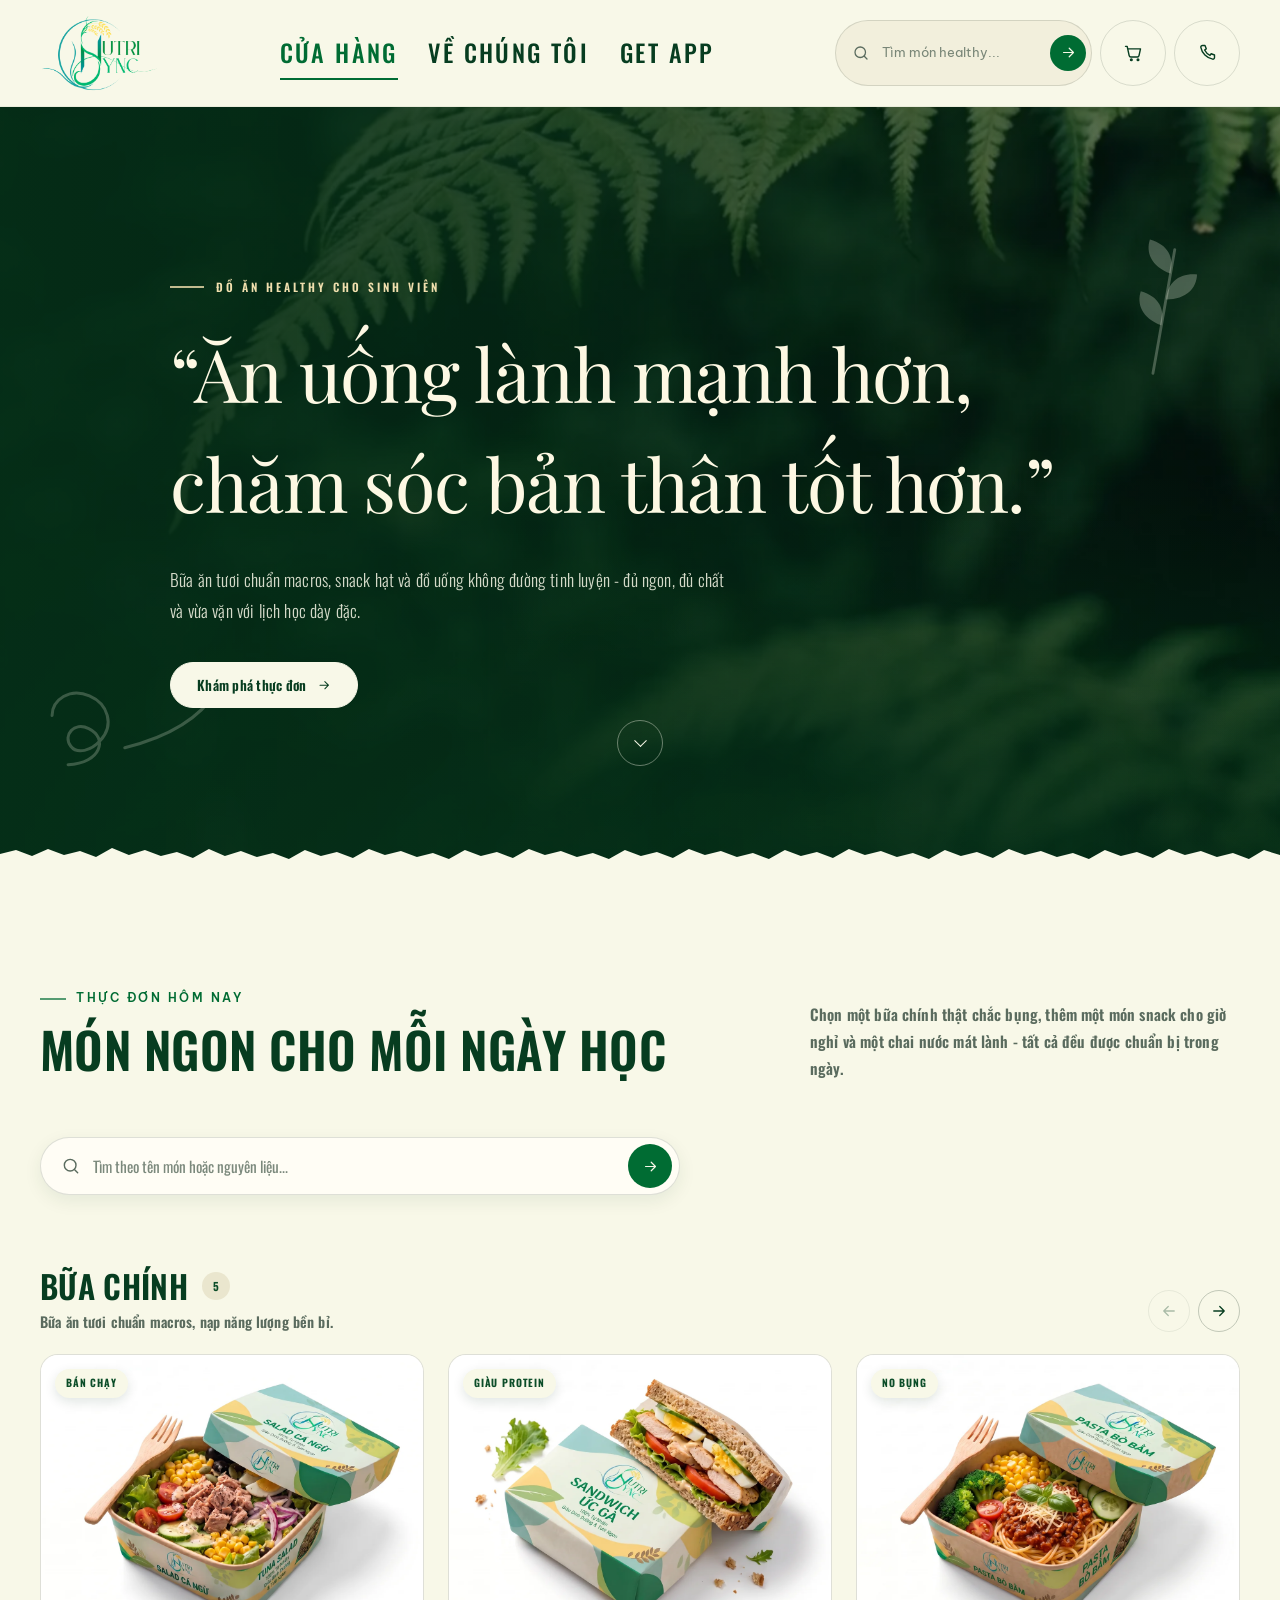
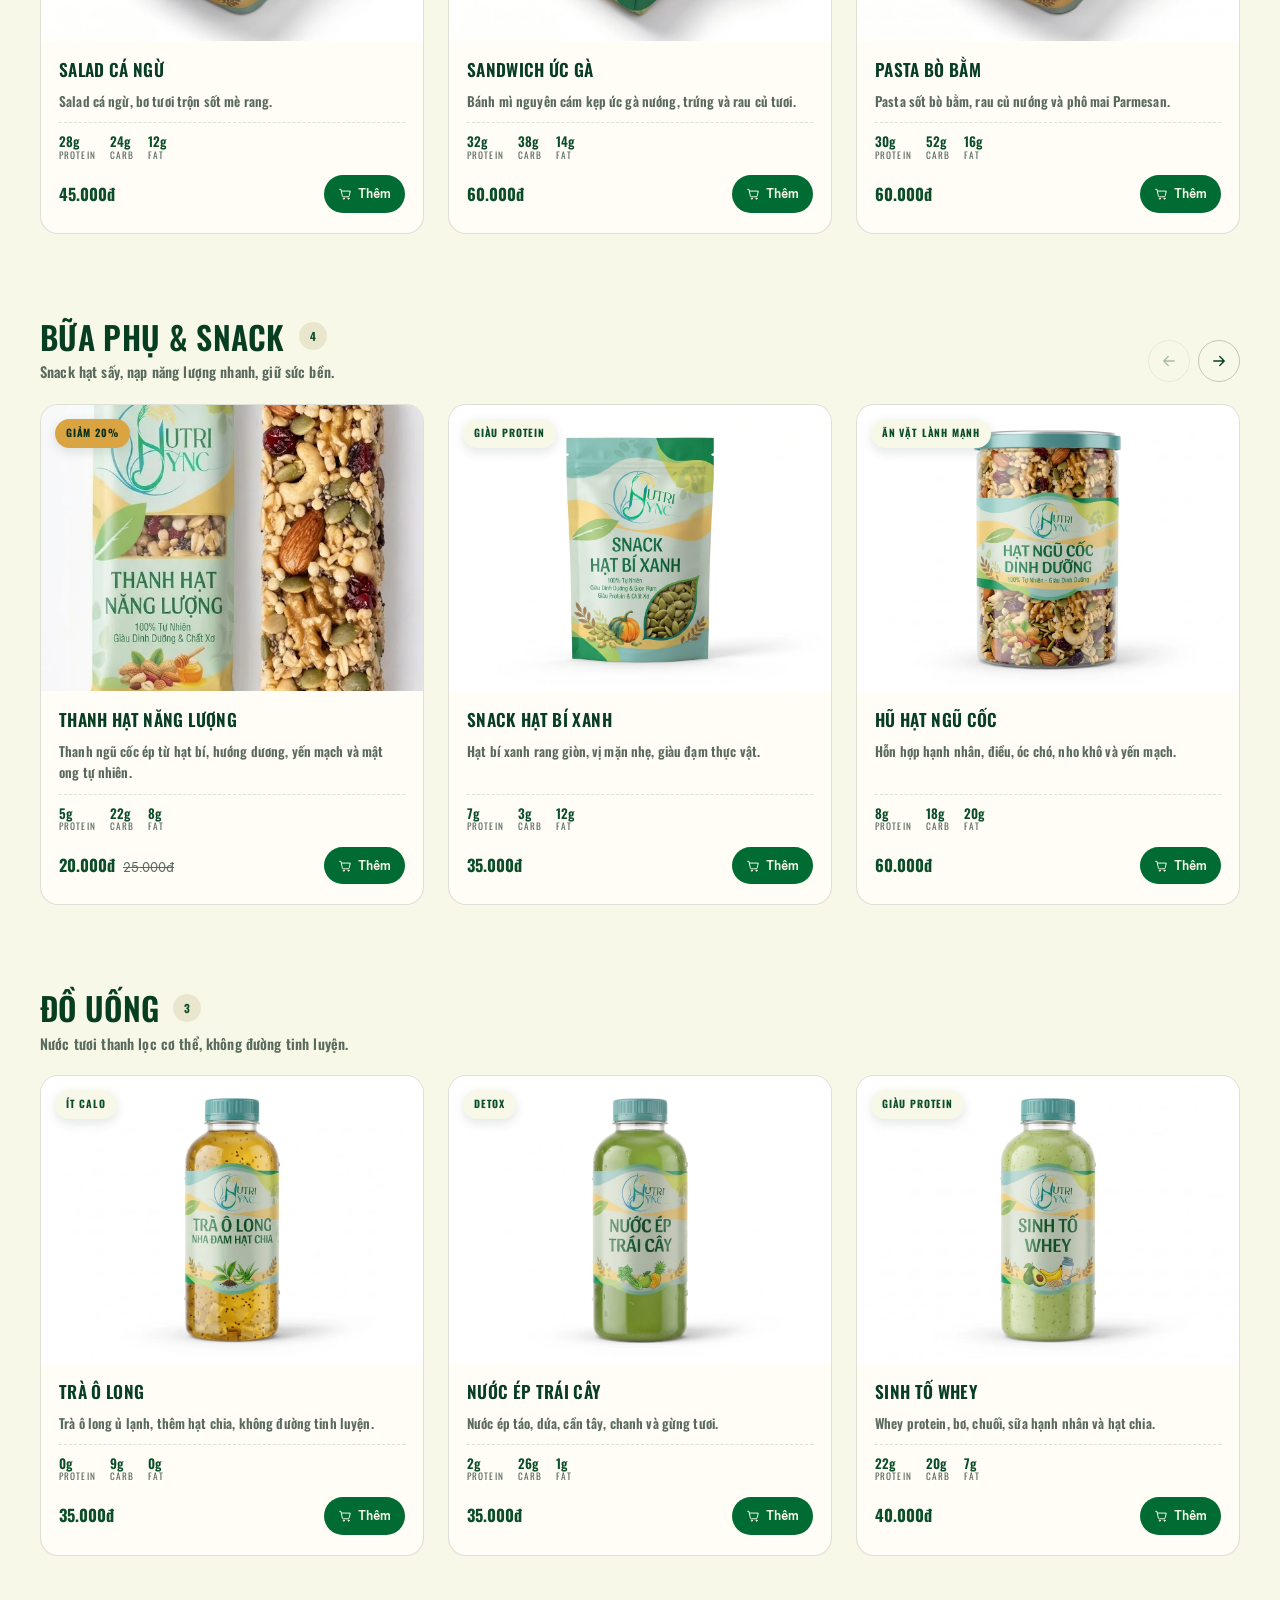
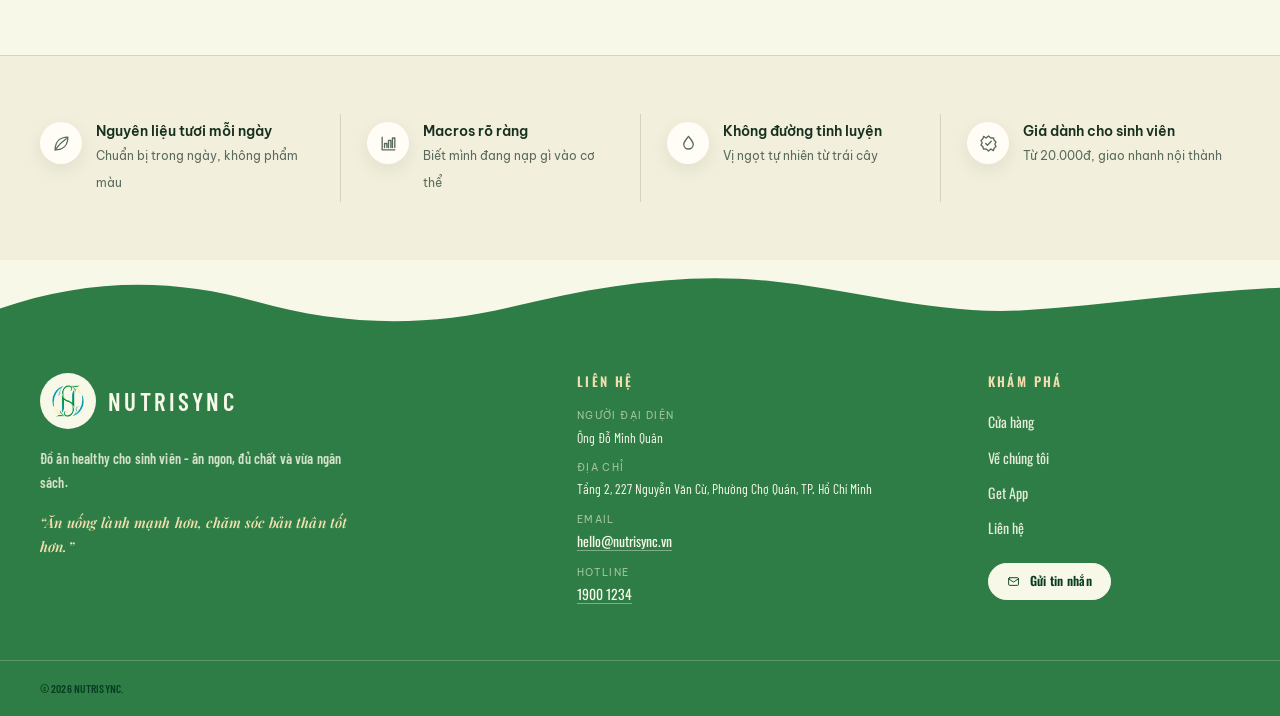
==== commit 982c6d5d: "em dash" ====
--- a/index.html
+++ b/index.html
@@ -227,7 +227,7 @@
           <span class="hero__quote">“Ăn uống lành mạnh hơn,<br>chăm sóc bản thân tốt hơn.”</span>
         </h1>
         <p class="hero__sub">
-          Bữa ăn tươi chuẩn macros, snack hạt và đồ uống không đường tinh luyện —
+          Bữa ăn tươi chuẩn macros, snack hạt và đồ uống không đường tinh luyện -
           đủ ngon, đủ chất và vừa vặn với lịch học dày đặc.
         </p>
         <a class="btn btn--light" href="#menu">
@@ -259,7 +259,7 @@
           </div>
           <p class="section-heading__lead">
             Chọn một bữa chính thật chắc bụng, thêm một món snack cho giờ nghỉ
-            và một chai nước mát lành — tất cả đều được chuẩn bị trong ngày.
+            và một chai nước mát lành - tất cả đều được chuẩn bị trong ngày.
           </p>
         </header>
 
@@ -321,7 +321,7 @@
             <span class="footer__mark"><img src="assets/img/logo-mark.webp" alt="" width="420" height="413"></span>
             <span class="footer__wordmark">NUTRISYNC</span>
           </a>
-          <p>Đồ ăn healthy cho sinh viên — ăn ngon, đủ chất và vừa ngân sách.</p>
+          <p>Đồ ăn healthy cho sinh viên - ăn ngon, đủ chất và vừa ngân sách.</p>
           <p class="footer__quote">“Ăn uống lành mạnh hơn, chăm sóc bản thân tốt hơn.”</p>
         </div>
 
--- a/css/style.css
+++ b/css/style.css
@@ -440,16 +440,20 @@
   min-height: var(--header-h);
 }
 
+/* Căn chỉnh chiều cao và khoảng cách cho Logo .brand__logo */
+.brand__logo {
+  max-height: 78px !important;    /* Điều chỉnh chiều cao vừa vặn (tùy chỉnh 48px - 56px) */
+  width: auto !important;         /* Giữ nguyên tỉ lệ khung hình */
+  margin-top: 14px !important;     /* Đẩy logo lùi xuống khỏi trần header */
+  margin-bottom: 14px !important;  /* Khoảng thở bên dưới */
+  object-fit: contain !important;
+  display: block !important;
+}
+
+/* Đảm bảo thẻ cha chứa logo được căn giữa theo chiều dọc */
 .brand {
-  display: inline-flex;
-  align-items: center;
-  flex: none;
-}
-
-.brand__logo {
-  width: auto;
-  height: 120px;
-  transition: transform var(--speed) var(--ease);
+  display: flex !important;
+  align-items: center !important;
 }
 .brand:hover .brand__logo {
   transform: rotate(-2deg) scale(1.03);
@@ -730,15 +734,35 @@
 /* --------------------------------------------------------------------------
    5. HERO – trang Cửa hàng & Về chúng tôi
    -------------------------------------------------------------------------- */
+/* 1. Ép thẻ cha (.hero) căn giữa hoàn toàn theo chiều ngang */
 .hero {
   position: relative;
   display: flex;
-  align-items: center;
+  flex-direction: column;
+  align-items: center !important;     /* Căn giữa khối con theo chiều ngang */
+  justify-content: center !important;  /* Căn giữa theo chiều dọc */
   min-height: clamp(620px, 84vh, 800px);
   overflow: hidden;
   background: var(--green-950);
   color: var(--cream);
   isolation: isolate;
+  width: 100% !important;
+}
+
+/* 2. Cố định khối .hero__content ở chính giữa màn hình */
+.hero__content {
+  position: relative !important;
+  z-index: 5 !important;
+  width: 100% !important;
+  max-width: 1020px !important;
+  margin-inline: auto !important;     /* Tự động căn đều hai bên trái/phải */
+  padding-block: calc(var(--header-h) + 70px) 170px;
+  text-align: left !important;        /* Giữ chữ bên trong căn lề trái cho dễ đọc */
+}
+
+/* 3. Đảm bảo các thành phần con bên trong tự động căn theo khối giữa */
+.hero__content > * {
+  margin-inline: auto !important;     /* Căn giữa các nút bấm hoặc tiêu đề nhỏ nếu muốn */
 }
 
 .hero__media {
@@ -768,13 +792,6 @@
   to {
     transform: scale(1.03);
   }
-}
-
-.hero__content {
-  position: relative;
-  z-index: 2;
-  max-width: 1020px;
-  padding-block: calc(var(--header-h) + 70px) 170px;
 }
 
 .hero__eyebrow {
@@ -788,6 +805,7 @@
   letter-spacing: 0.26em;
   text-transform: uppercase;
   color: var(--gold-soft);
+
 }
 
 .hero__eyebrow::before {
@@ -796,6 +814,7 @@
   height: 1.5px;
   background: currentColor;
   opacity: 0.8;
+
 }
 
 .hero__title {
@@ -806,6 +825,7 @@
   letter-spacing: -0.015em;
   color: #fdf8e3;
   text-wrap: balance;
+
 }
 
 .hero__sub {
@@ -816,6 +836,7 @@
   font-family: 'Oswald', sans-serif;
   line-height: 1.8;
   color: rgba(248, 248, 232, 0.86);
+
 }
 
 .hero__deco {
@@ -2470,12 +2491,19 @@
   padding: 13px 16px;
   border-radius: 14px;
   background: var(--green-900);
-  color: var(--cream);
   font-size: 0.82rem;
   line-height: 1.45;
   box-shadow: var(--shadow-md);
   pointer-events: auto;
   animation: toastIn 0.34s var(--ease);
+  color: var(--cream) !important;
+  z-index: 9999 !important; /* Đảm bảo toast luôn nổi lên trên cùng */
+}
+
+.toast *,
+.toast p,
+.toast span {
+  color: var(--cream) !important;
 }
 
 .toast.is-leaving {
@@ -2563,7 +2591,7 @@
 }
 
 .about-intro__card p {
-  font-size: clamp(0.98rem, 1.5vw, 1.1rem);
+  font-size: clamp(0.98rem, 1.5vw, 1.6rem);
   line-height: 1.85;
   color: var(--ink-soft);
   text-wrap: pretty;
@@ -2689,6 +2717,7 @@
   /* Bắt buộc phải giữ overflow: hidden để animation grid-template-rows hoạt động chuẩn, không bị tràn lên tiêu đề */
   min-height: 0;
   overflow: hidden; 
+
 }
 
 .accordion__inner > div {
@@ -2721,7 +2750,6 @@
   flex-direction: column;
   justify-content: center;
   padding: clamp(24px, 3.4vw, 40px);
-  border-radius: var(--radius-md);
   background: linear-gradient(155deg, var(--green-600) 0%, var(--green-800) 68%, var(--green-900) 100%);
   color: rgba(248, 248, 232, 0.92);
   box-shadow: var(--shadow-sm);
@@ -2930,11 +2958,12 @@
 .mission > .media-ph {
   min-height: 320px;
   margin-bottom: clamp(26px, 3.5vw, 38px);
+  margin-top: 20px !important;
 }
 
 .mission__aaa {
   margin: clamp(26px, 4vw, 42px) 0 clamp(20px, 3vw, 28px);
-  font-size: clamp(1.05rem, 2.2vw, 1.4rem);
+  font-size: clamp(1.05rem, 2.2vw, 1.8rem);
   font-weight: 500;
   letter-spacing: 0.04em;
   text-transform: uppercase;
@@ -3018,6 +3047,7 @@
   border-radius: var(--radius-md);
   background: var(--cream-soft);
   overflow: hidden;
+  margin-top: 20px !important;
 }
 
 .core-values__mark img {
@@ -3047,6 +3077,7 @@
 .vision__media {
   display: grid;
   gap: 18px;
+  margin-top: 20px !important;
 }
 
 .vision__media .media-ph {
@@ -3247,7 +3278,7 @@
 .app-hero__lead {
   max-width: 680px;
   margin: 22px auto 0;
-  font-size: clamp(0.9rem, 1.4vw, 1rem);
+  font-size: clamp(0.9rem, 1.4vw, 1.6rem);
   font-weight: 300;
   line-height: 1.8;
   color: rgba(248, 248, 232, 0.82);
@@ -3319,6 +3350,8 @@
   grid-template-columns: 1fr 1fr;
   gap: clamp(34px, 6vw, 80px);
   align-items: center;
+  padding-bottom: 60px !important; /* Tạo thêm không gian bên dưới cho điện thoại dịch xuống */
+  min-height: auto !important;
 }
 
 .app-feature__grid--reverse .app-feature__copy {
@@ -3331,14 +3364,14 @@
 
 .app-feature__copy h2 {
   margin: 10px 0 16px;
-  font-size: clamp(1.9rem, 3.8vw, 3rem);
+  font-size: clamp(1.9rem, 3.8vw, 3.5rem);
   text-transform: uppercase;
   text-wrap: balance;
 }
 
 .app-feature__copy > p {
   max-width: 520px;
-  font-size: 0.92rem;
+  font-size: 1.5rem;
   line-height: 1.8;
   color: var(--muted);
 }
@@ -3357,7 +3390,7 @@
   display: flex;
   align-items: flex-start;
   gap: 10px;
-  font-size: 0.86rem;
+  font-size: 1.6rem;
   line-height: 1.55;
   color: var(--ink-soft);
  font-family: 'Oswald', sans-serif;
@@ -3368,8 +3401,8 @@
 }
 
 .feature-list .icon {
-  width: 18px;
-  height: 18px;
+  width: 32px;
+  height: 32px;
   margin-top: 2px;
   color: var(--green-600);
 }
@@ -3386,14 +3419,14 @@
 
 .app-feature__head h2 {
   margin: 10px 0 14px;
-  font-size: clamp(1.8rem, 3.6vw, 2.8rem);
+  font-size: clamp(1.8rem, 3.6vw, 3.5rem);
   text-transform: uppercase;
   text-wrap: balance;
   font-family: 'Oswald', sans-serif;
 }
 
 .app-feature__head p {
-  font-size: 0.9rem;
+  font-size: 1.4rem;
   line-height: 1.8;
   color: var(--muted);
   font-family: 'Oswald', sans-serif;
@@ -3406,6 +3439,7 @@
   align-items: center;
   justify-content: center;
   min-height: clamp(420px, 44vw, 560px);
+  overflow: visible !important; /* Cho phép điện thoại nhô ra ngoài mà không bị cắt */
 }
 
 .app-feature__behind {
@@ -3417,16 +3451,15 @@
 .phone-mockup {
   position: relative;
   z-index: 2;
-  
-  width: 1000px, 100%;
-  height: auto;
+  transform-origin: center center !important;
+
   
   filter: drop-shadow(0 30px 44px rgba(3, 27, 14, 0.4));
   
   /* Dời vị trí:
      - translateX: % dương -> sang phải, % âm -> sang trái (mặc định: 16%)
      - translateY: px âm -> lên trên, px dương -> xuống dưới */
-  transform: translateX(-60%) translateY(20%);
+  transform: scale(1.2) translateX(-50%) translateY(50px)!important; /* Phóng to vừa phải & dịch sang phải 12% */
 }
 
 .app-feature--cream .phone-mockup {
@@ -3440,10 +3473,8 @@
   /* 1. Tăng kích thước điện thoại (cũ là ~280px, tăng lên 360px - 400px) */
   width: min(900px, 100%); 
   height: auto;
-  
-  /* 2. Đẩy điện thoại lên trên để không bị tụt xuống đáy khung */
-  /* Điều chỉnh con số -180px này để lấy vị trí hiển thị đẹp nhất */
-  transform: translateX(0%) translateY(0); 
+  transform: scale(1.7) !important;
+  transform: translateX(20%) translateY(-12%); 
 }
 /* -------------------------------------------------- Thẻ dinh dưỡng */
 .nutrition-card {
@@ -3684,6 +3715,8 @@
   grid-template-columns: 0.9fr 1.1fr;
   gap: clamp(24px, 4vw, 48px);
   align-items: stretch;
+  font-size: 2.6rem;
+
 }
 
 .reward-layout > .media-ph {
@@ -3742,13 +3775,13 @@
 
 .reward-steps h3 {
   margin-bottom: 6px;
-  font-size: 0.98rem;
+  font-size: 1.5rem;
   letter-spacing: 0.03em;
   text-transform: uppercase;
 }
 
 .reward-steps p {
-  font-size: 0.78rem;
+  font-size: 1.3rem;
   line-height: 1.65;
   color: var(--muted);
 }
@@ -3945,4 +3978,194 @@
     object-fit: cover !important;
     border-radius: 16px !important;
   }
+}
+/* ========================================================================
+   DESKTOP (> 768px): 2 CỘT DỌC TỰ ĐỘNG DÃN ẢNH BẮT CẶP ĐÁY
+   ======================================================================== */
+@media screen and (min-width: 769px) {
+  .story-columns {
+    display: grid !important;
+    grid-template-columns: 1fr 1fr !important; /* Chia 2 cột bằng nhau */
+    gap: 24px !important;                      /* Khoảng cách giữa 2 cột */
+    align-items: stretch !important;             /* Ép chiều cao 2 cột bằng nhau tuyệt đối */
+  }
+
+  .story-col {
+    display: flex !important;
+    flex-direction: column !important;
+    gap: 24px !important;                      /* Khoảng cách giữa khối trên & dưới */
+    height: 100% !important;
+  }
+
+  /* Thẻ chữ co dãn tự nhiên theo dung lượng chữ */
+  .story-col .green-card {
+    flex: 0 0 auto !important;
+    height: auto !important;
+  }
+
+  /* Thẻ ảnh tự động dãn dài lấp đầy toàn bộ khoảng trống còn lại trong cột */
+  .story-col .media-ph {
+    flex: 1 1 auto !important;
+    height: 0 !important;                      /* Bắt buộc có để flex: 1 tính toán đúng chiều cao */
+    margin: 0 !important;
+    background: transparent !important;
+  }
+
+  .story-col .media-ph__img {
+    width: 100% !important;
+    height: 100% !important;
+    object-fit: cover !important;
+    object-position: center !important;
+    border-radius: 20px !important;
+  }
+}
+
+/* ========================================================================
+   MOBILE (<= 768px): XẾP DỌC GỌN GÀNG 1 CỘT
+   ======================================================================== */
+/* ========================================================================
+   GIAO DIỆN MOBILE (<= 768px): CHỮ TRÊN -> ẢNH DƯỚI (1 CỘT CHUẨN)
+   ======================================================================== */
+@media screen and (max-width: 768px) {
+  .story-columns {
+    display: flex !important;
+    flex-direction: column !important;
+    gap: 20px !important;
+  }
+
+  /* Phẳng hóa khung chứa 2 cột để điều khiển thứ tự trên Mobile */
+  .story-col {
+    display: contents !important;
+  }
+
+  /* ----------------------------------------------------------------------
+     SẮP XẾP THỨ TỰ TỪ TRÊN XUỐNG BẰNG ORDER
+     ---------------------------------------------------------------------- */
+  /* 1. Chữ 1 (Nói về áp lực học tập) -> Nằm trên cùng (Order 1) */
+  .story-col:first-child .green-card {
+    order: 1 !important;
+  }
+
+  /* 2. Ảnh 1 (Ảnh Stress) -> Nằm ngay dưới Chữ 1 (Order 2) */
+  .story-col:last-child .media-ph {
+    order: 2 !important;
+  }
+
+  /* 3. Chữ 2 (Nói về trăn trở ông Đỗ Minh Quân) -> Nằm tiếp theo (Order 3) */
+  .story-col:last-child .green-card {
+    order: 3 !important;
+  }
+
+  /* 4. Ảnh 2 (Ảnh Vận động chạy bộ) -> Nằm dưới cùng (Order 4) */
+  .story-col:first-child .media-ph {
+    order: 4 !important;
+  }
+
+  /* ----------------------------------------------------------------------
+     ĐỊNH DẠNG HÌNH ẢNH MOBILE GỌN GÀNG
+     ---------------------------------------------------------------------- */
+  .story-columns .media-ph {
+    width: 100% !important;
+    height: 220px !important; /* Cố định chiều cao banner tỉ lệ chuẩn mobile */
+    margin: 0 !important;
+    background: transparent !important;
+  }
+
+  .story-columns .media-ph__img {
+    width: 100% !important;
+    height: 100% !important;
+    object-fit: cover !important;
+    border-radius: 16px !important;
+  }
+}
+@media screen and (max-width: 768px) {
+  br.desktop-only {
+    display: none;
+  }
+}
+
+/* ========================================================================
+   ĐOẠN DẪN DẮT (STORY LEAD / INTRO QUOTE)
+   ======================================================================== */
+.story-lead {
+  max-width: 820px !important;          /* Thu gọn chiều rộng để tạo khối chữ cân đối */
+  margin: 40px auto 48px auto !important;/* Căn giữa & tạo khoảng thở trên/dưới */
+  text-align: center !important;        /* Căn giữa câu văn chuẩn phong cách Canva */
+  font-family: 'Barlow Condensed', sans-serif !important;
+  font-size: 1.35rem !important;         /* Kích thước chữ vừa vặn, nổi bật */
+  font-weight: 600 !important;
+  line-height: 1.55 !important;
+  color: var(--green-900) !important;
+  padding: 0 20px !important;
+  box-sizing: border-box !important;
+}
+.goals-heading {
+  display: flex !important;
+  align-items: center !important;
+  justify-content: center !important;
+  gap: 20px !important;
+  margin: 48px auto 32px auto !important;
+  font-family: 'Barlow Condensed', sans-serif !important;
+  font-size: 1.65rem !important;
+  font-weight: 700 !important;
+  color: var(--green-900) !important;
+  letter-spacing: 1px !important;
+  text-align: center !important;
+}
+
+/* 2 đường kẻ trang trí 2 bên */
+.goals-heading::before,
+.goals-heading::after {
+  content: "" !important;
+  height: 2px !important;
+  width: 60px !important;                /* Độ dài đường kẻ */
+  background: var(--green-700) !important;
+  display: inline-block !important;
+}
+/* 1. Chống tràn ngang trên html, body bằng 'clip' (KHÔNG làm mất sticky của Header) */
+html, body {
+  width: 100% !important;
+  max-width: 100% !important;
+  overflow-x: clip !important; /* 'clip' chặn tràn lề mà không phá vỡ position: sticky */
+}
+
+/* 2. Đảm bảo Header luôn cố định ở mép trên cùng khi cuộn */
+.site-header {
+  position: sticky !important;
+  top: 0 !important;
+  z-index: 1000 !important;
+}
+
+/* 3. Khóa tràn ngang trực tiếp ở cấp độ thẻ chứa nội dung và khung ảnh */
+main,
+.section,
+.container,
+.media-ph,
+.feature-row .media-ph {
+  max-width: 100% !important;
+  overflow: hidden !important;
+}
+/* 1. Đảm bảo khung cha .hero căn giữa hoàn toàn */
+.hero {
+  display: flex !important;
+  flex-direction: column !important;
+  align-items: center !important;
+  justify-content: center !important;
+  width: 100% !important;
+}
+
+/* 2. Đưa nguyên cả khối .hero__content ra chính giữa màn hình */
+.hero__content {
+  position: relative !important;
+  z-index: 5 !important;
+  width: 100% !important;
+  max-width: 1020px !important;
+  margin-inline: auto !important;     /* Căn giữa cả khối lớn */
+  text-align: left !important;        /* Toàn bộ chữ bên trong căn lề trái */
+}
+
+/* 3. Reset lại các thẻ con để không bị dòng nào tự ý nhảy ra giữa */
+.hero__content > * {
+  margin-inline: 0 !important;        /* Xóa bỏ lề tự động riêng lẻ của từng dòng */
+  text-align: left !important;
 }
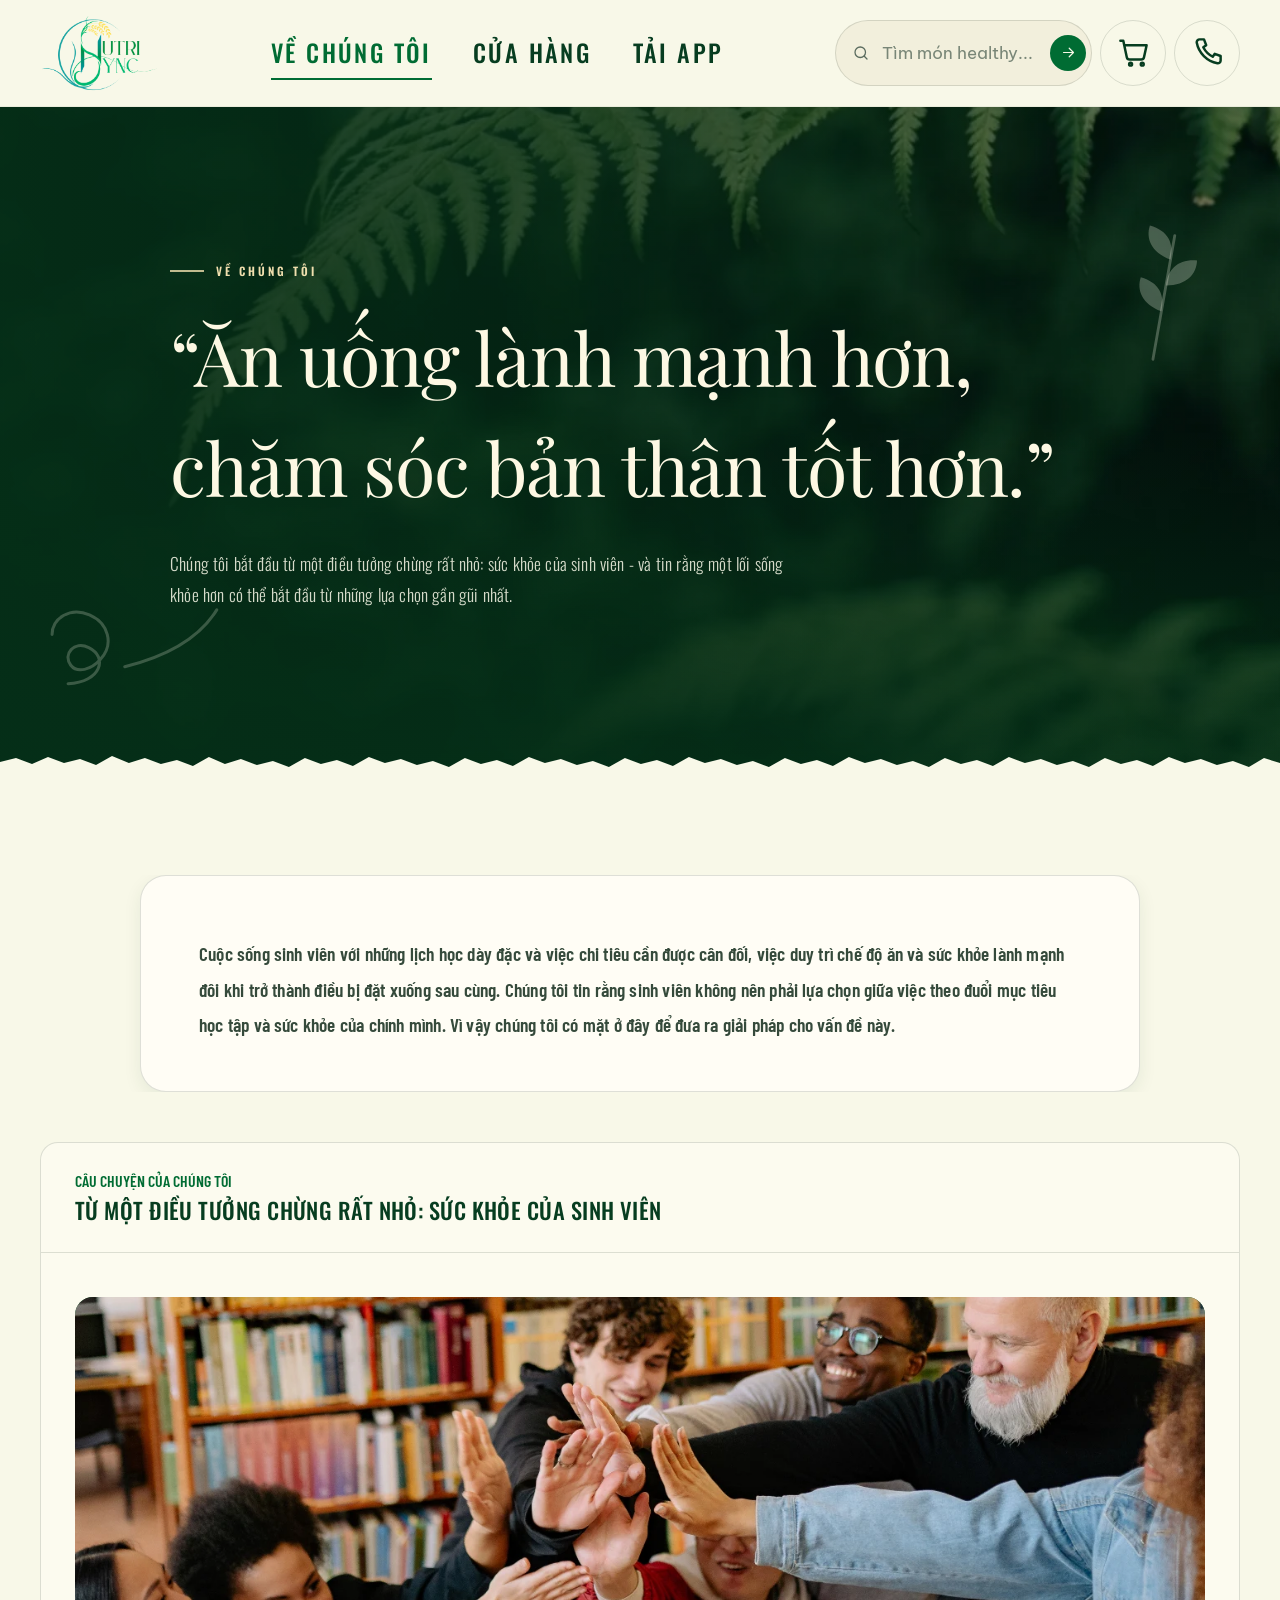
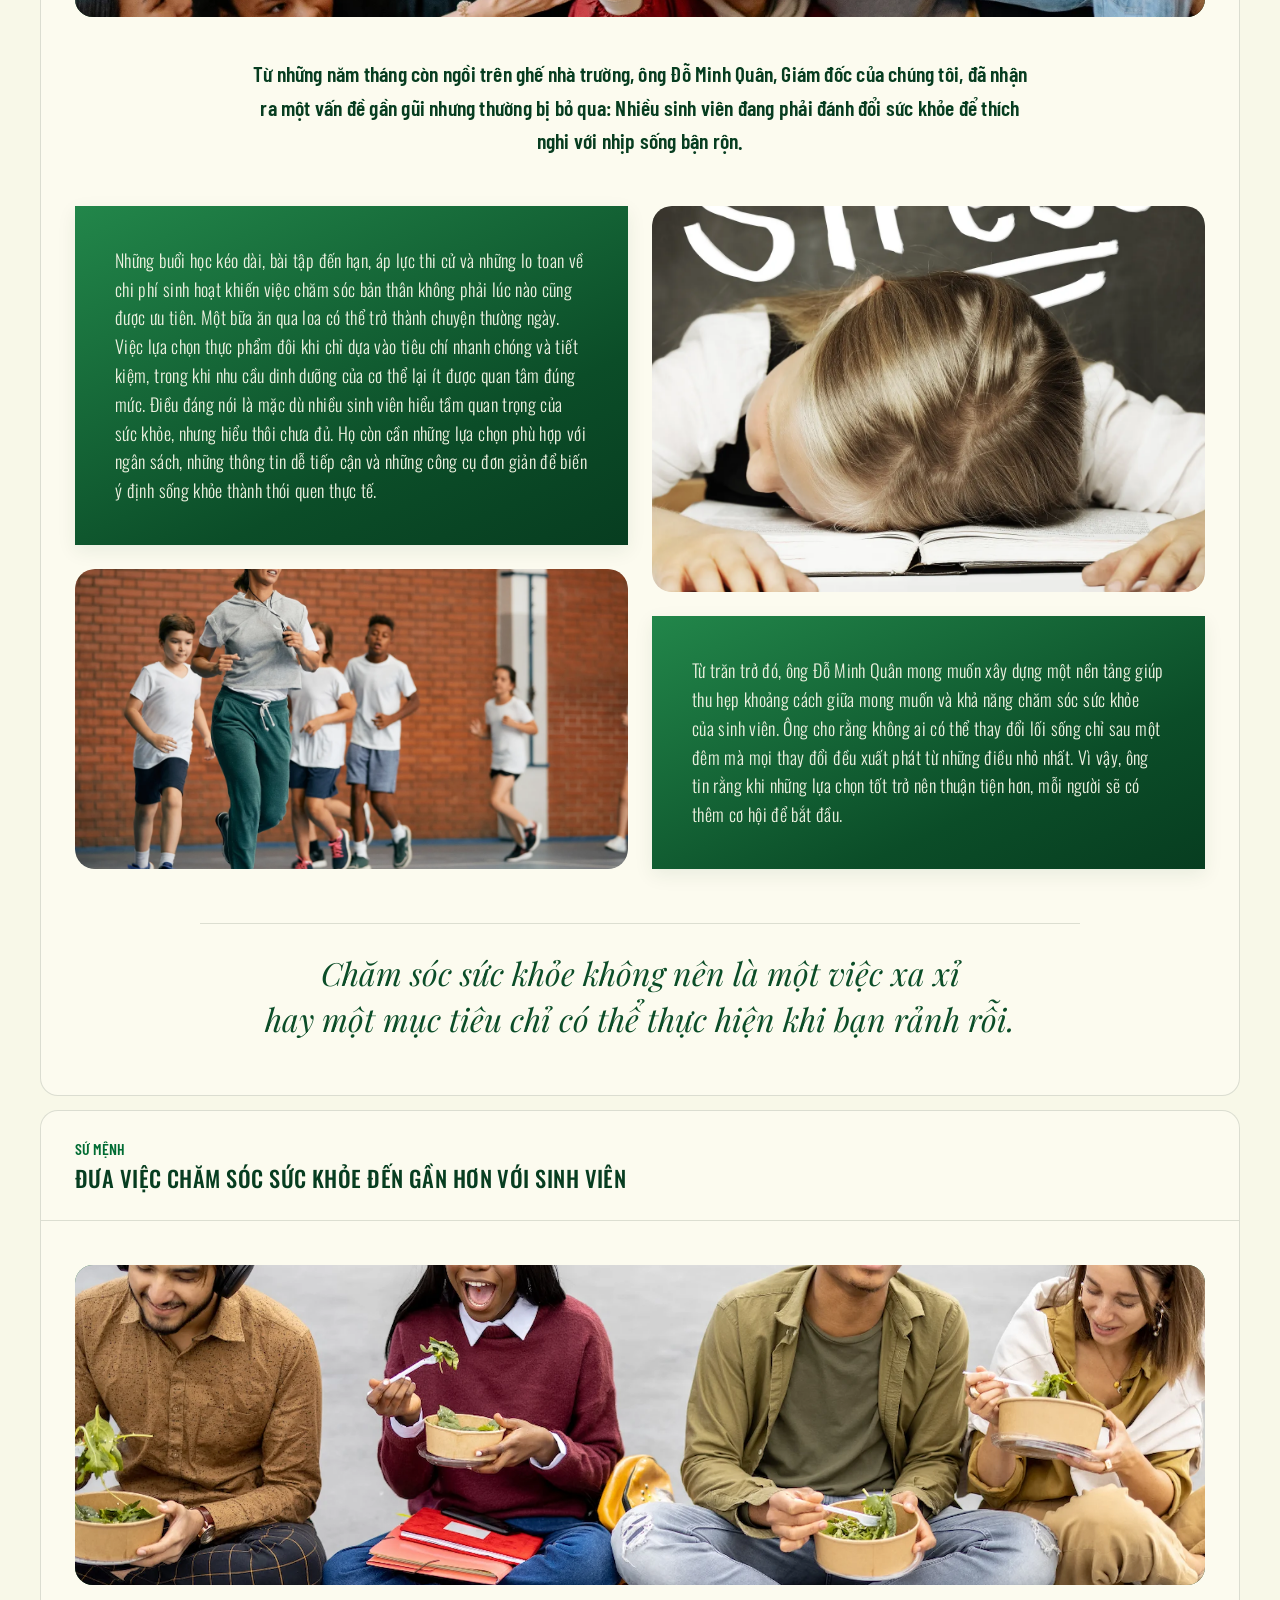
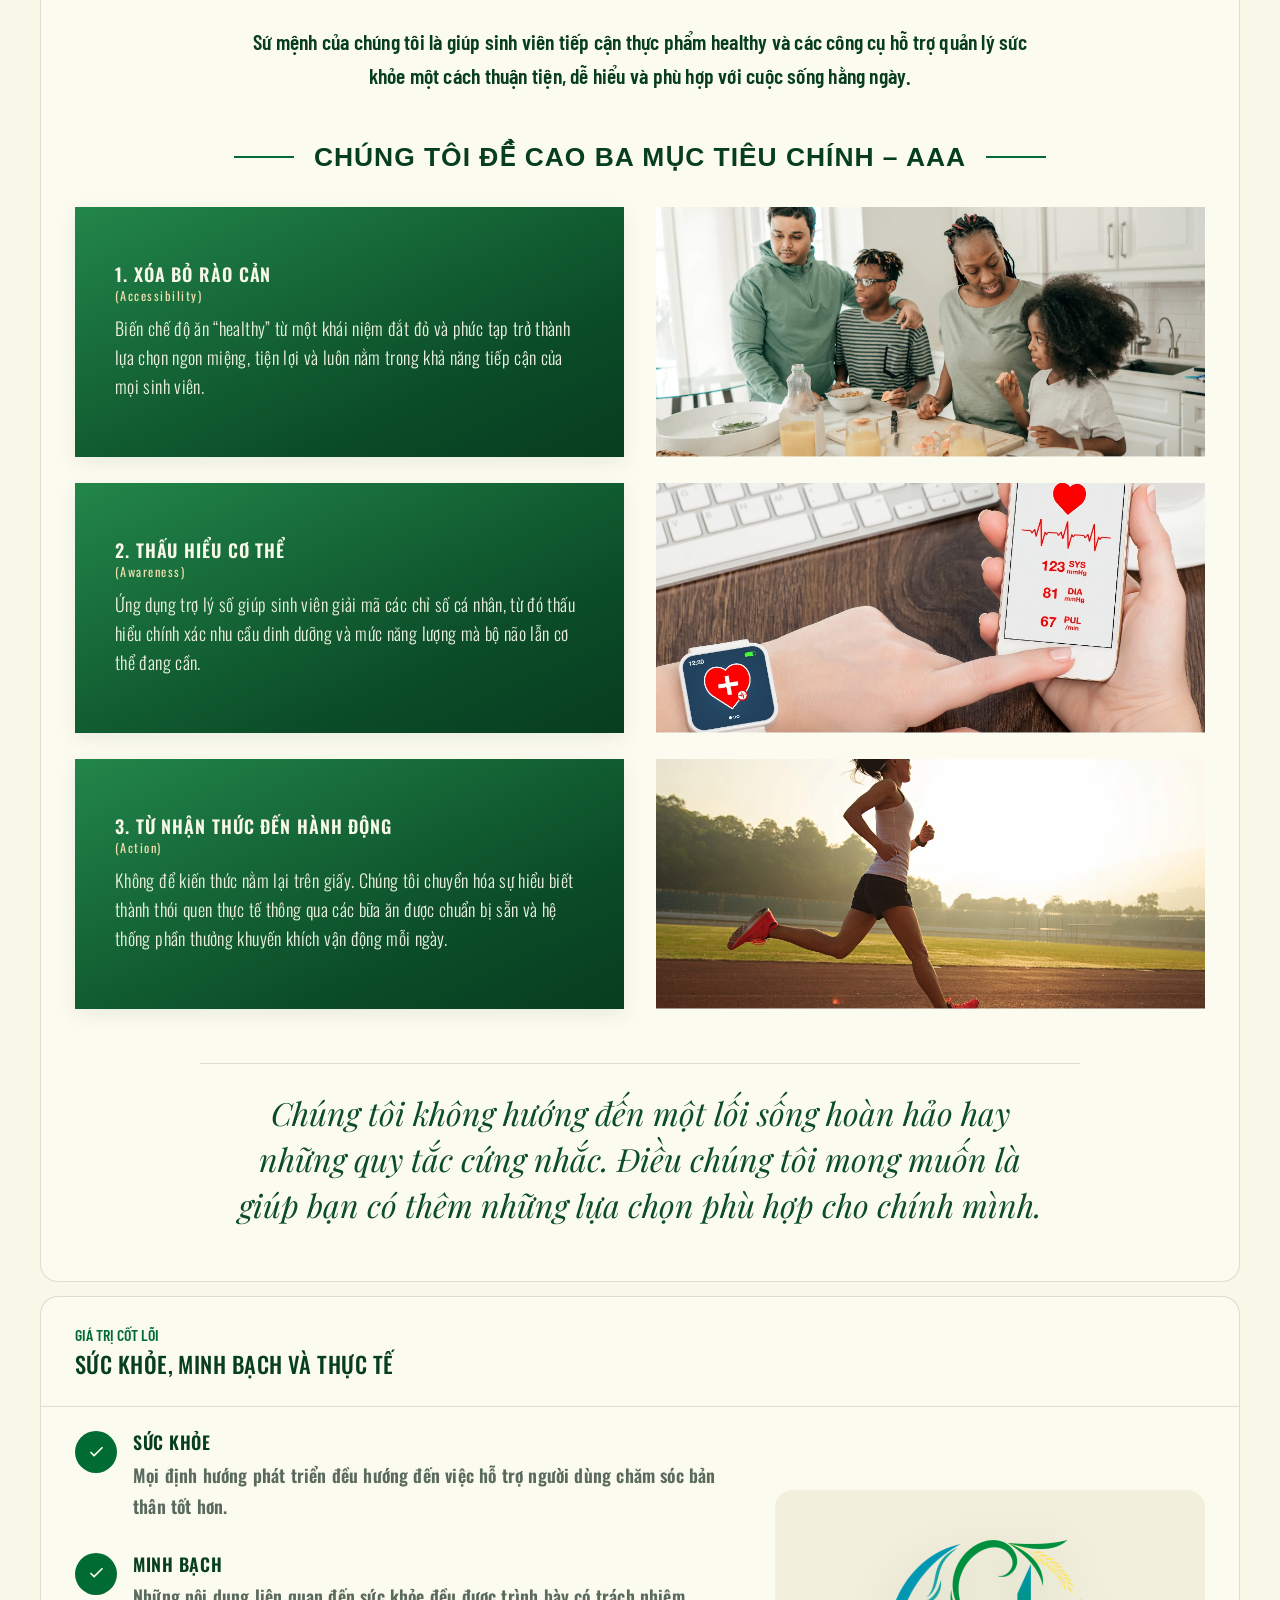
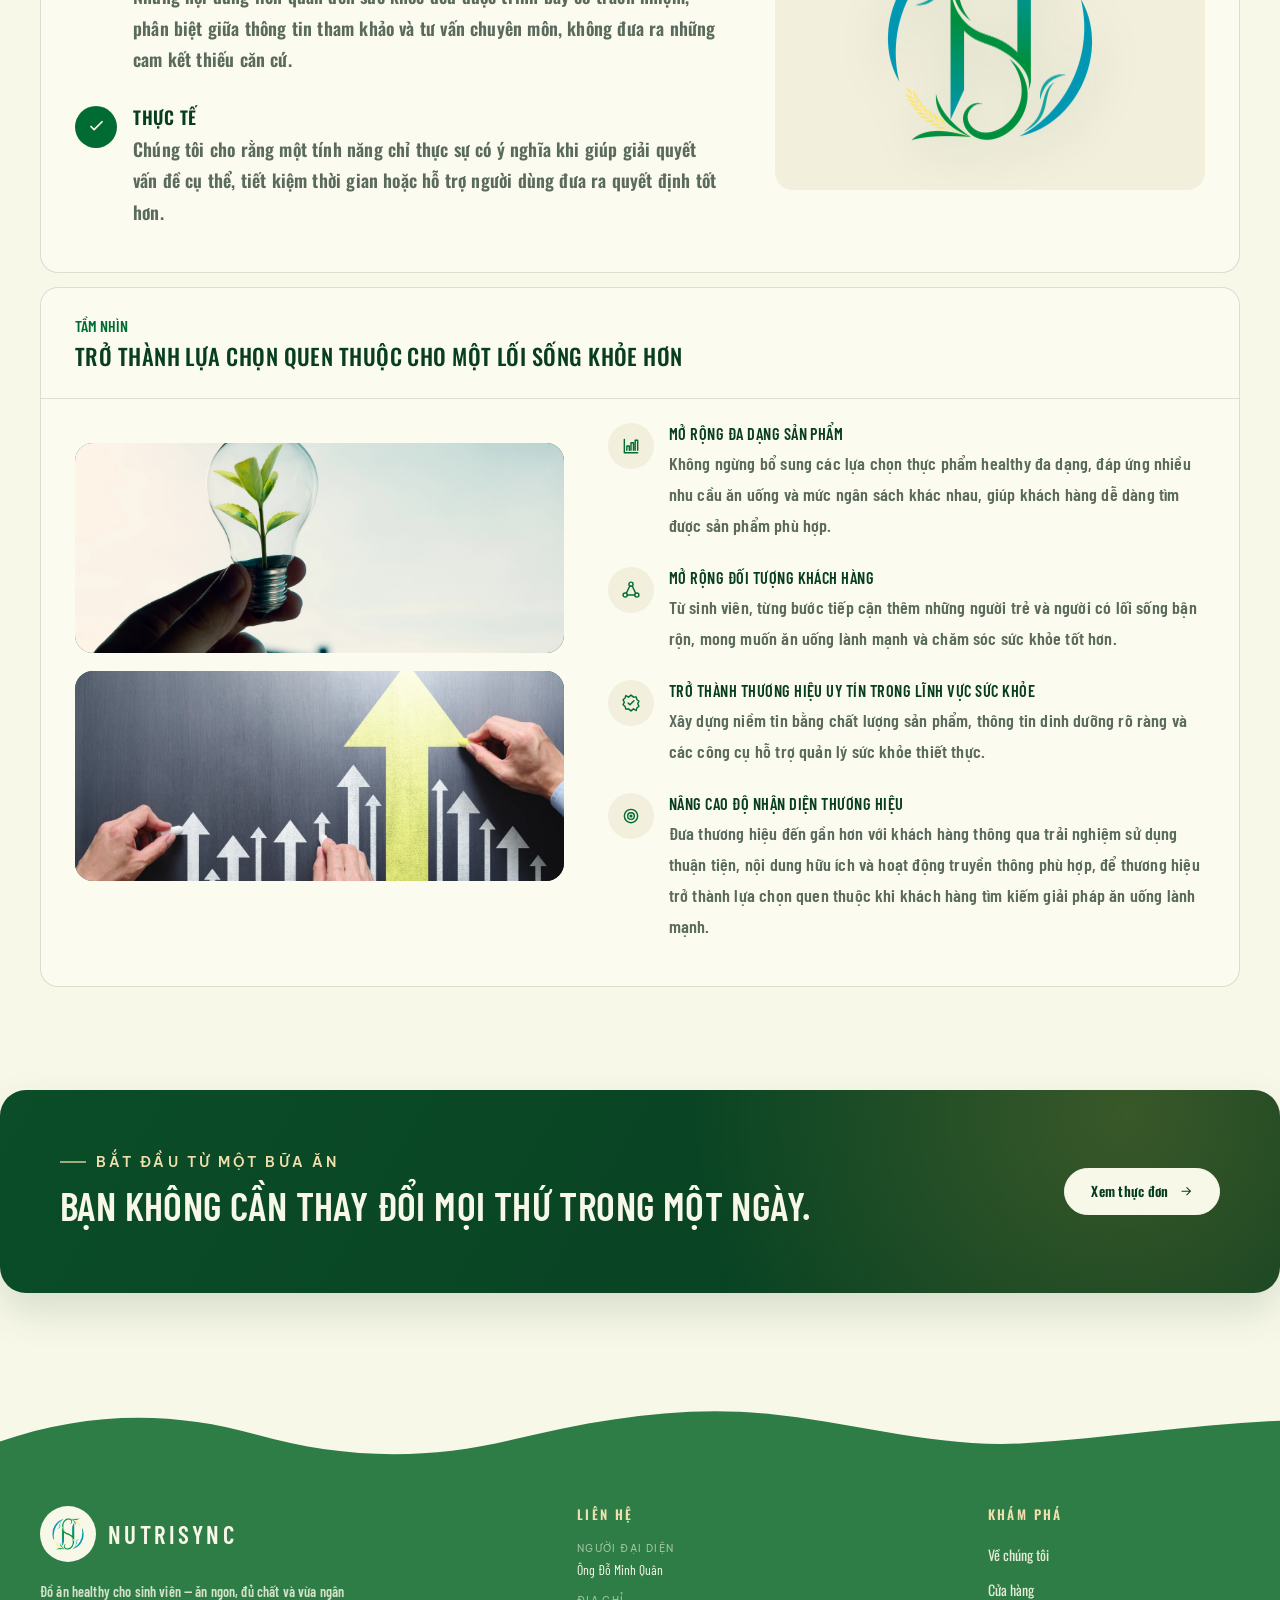
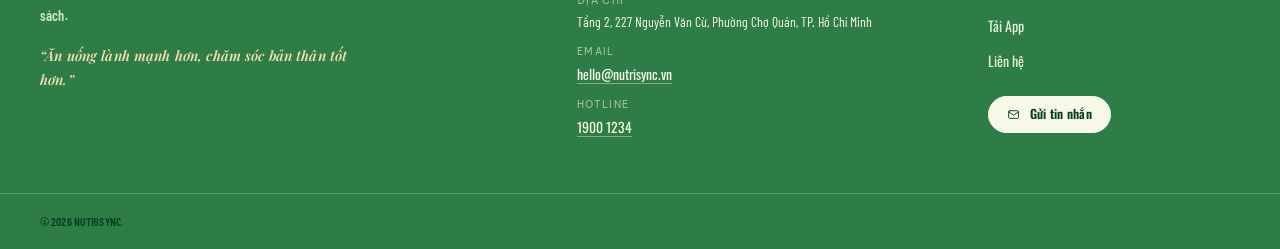
==== commit eb415a77: "teacher update" ====
--- a/index.html
+++ b/index.html
@@ -4,36 +4,31 @@
   <meta charset="UTF-8">
   <meta name="viewport" content="width=device-width, initial-scale=1">
 
-  <title>NUTRISYNC – Đồ ăn healthy cho sinh viên | Đặt món lành mạnh mỗi ngày</title>
-  <meta name="description" content="NUTRISYNC cung cấp bữa chính, snack và đồ uống healthy dành cho sinh viên: nguyên liệu tươi, giá hợp lý, giao nhanh trong nội thành TP.HCM.">
-  <meta name="keywords" content="đồ ăn healthy, sinh viên, salad cá ngừ, cơm lứt, snack hạt, nước ép, NUTRISYNC">
+  <title>Về chúng tôi – NUTRISYNC | Câu chuyện, sứ mệnh và tầm nhìn</title>
+  <meta name="description" content="Câu chuyện NUTRISYNC bắt đầu từ một điều tưởng chừng rất nhỏ: sức khỏe của sinh viên. Tìm hiểu sứ mệnh AAA, tầm nhìn và giá trị cốt lõi của chúng tôi.">
+  <meta name="keywords" content="NUTRISYNC, về chúng tôi, sứ mệnh, tầm nhìn, giá trị cốt lõi, healthy cho sinh viên">
   <meta name="author" content="NUTRISYNC">
   <meta name="theme-color" content="#006c33">
-  <link rel="canonical" href="https://nutrisync.vn/">
-
-  <!-- Open Graph / Twitter -->
+  <link rel="canonical" href="https://nutrisync.vn/about.html">
+
   <meta property="og:type" content="website">
   <meta property="og:site_name" content="NUTRISYNC">
   <meta property="og:locale" content="vi_VN">
-  <meta property="og:title" content="NUTRISYNC – Đồ ăn healthy cho sinh viên">
-  <meta property="og:description" content="Bữa ăn tươi chuẩn macros, snack hạt và đồ uống không đường tinh luyện – dành riêng cho nhịp sống sinh viên.">
-  <meta property="og:url" content="https://nutrisync.vn/">
+  <meta property="og:title" content="Về chúng tôi – NUTRISYNC">
+  <meta property="og:description" content="Từ một điều tưởng chừng rất nhỏ: sức khỏe của sinh viên. Đọc câu chuyện, sứ mệnh và tầm nhìn của NUTRISYNC.">
+  <meta property="og:url" content="https://nutrisync.vn/about.html">
   <meta property="og:image" content="https://nutrisync.vn/assets/img/og-cover.jpg">
   <meta property="og:image:width" content="1200">
   <meta property="og:image:height" content="630">
-  <meta property="og:image:alt" content="NUTRISYNC – Ăn uống lành mạnh hơn, chăm sóc bản thân tốt hơn.">
   <meta name="twitter:card" content="summary_large_image">
-  <meta name="twitter:title" content="NUTRISYNC – Đồ ăn healthy cho sinh viên">
-  <meta name="twitter:description" content="Bữa ăn tươi chuẩn macros, snack hạt và đồ uống không đường tinh luyện.">
+  <meta name="twitter:title" content="Về chúng tôi – NUTRISYNC">
+  <meta name="twitter:description" content="Sứ mệnh đưa việc chăm sóc sức khỏe đến gần hơn với sinh viên.">
   <meta name="twitter:image" content="https://nutrisync.vn/assets/img/og-cover.jpg">
 
-  <link rel="icon" type="image/png" sizes="64x64" href="assets/img/favicon.png">
+  <link rel="icon" type="image/png" sizes="512x512" href="assets/img/favicon.png">
   <link rel="apple-touch-icon" href="assets/img/favicon.png">
-
-  <!-- Nạp sớm ảnh hero để tránh nhấp nháy -->
   <link rel="preload" as="image" href="assets/img/hero-fern.webp" fetchpriority="high">
 
-  <!-- Font: Oswald (tiêu đề), Be Vietnam Pro (nội dung), Playfair Display (quote) -->
   <link rel="preconnect" href="https://fonts.googleapis.com">
   <link rel="preconnect" href="https://fonts.gstatic.com" crossorigin>
   <link href="https://fonts.googleapis.com/css2?family=Be+Vietnam+Pro:wght@300;400;500;600;700&family=Oswald:wght@400;500;600;700&family=Playfair+Display:ital,wght@1,400;1,500&display=swap" rel="stylesheet">
@@ -41,77 +36,32 @@
   <link rel="stylesheet" href="css/style.css">
   <link rel="stylesheet" href="css/responsive.css">
 
-  <!-- Dữ liệu và logic: thứ tự nạp rất quan trọng -->
   <script src="js/data.js" defer></script>
   <script src="js/app.js" defer></script>
-  <script src="js/catalog.js" defer></script>
   <script src="js/cart.js" defer></script>
 
-  <!-- Structured data: giúp Google hiểu thương hiệu & danh sách món -->
   <script type="application/ld+json">
   {
     "@context": "https://schema.org",
-    "@graph": [
-      {
-        "@type": "Organization",
-        "@id": "https://nutrisync.vn/#organization",
-        "name": "NUTRISYNC",
-        "url": "https://nutrisync.vn/",
-        "logo": "https://nutrisync.vn/assets/img/logo-mark.webp",
-        "description": "Thực phẩm healthy dành cho sinh viên: bữa chính, snack hạt và đồ uống tươi.",
-        "email": "hello@nutrisync.vn",
-        "telephone": "+8419001234",
-        "address": {
-          "@type": "PostalAddress",
-          "streetAddress": "123 Nguyễn Văn Cừ, Phường 4, Quận 5",
-          "addressLocality": "TP. Hồ Chí Minh",
-          "addressCountry": "VN"
-        }
-      },
-      {
-        "@type": "WebSite",
-        "@id": "https://nutrisync.vn/#website",
-        "url": "https://nutrisync.vn/",
-        "name": "NUTRISYNC",
-        "inLanguage": "vi-VN",
-        "publisher": { "@id": "https://nutrisync.vn/#organization" },
-        "potentialAction": {
-          "@type": "SearchAction",
-          "target": "https://nutrisync.vn/?q={search_term_string}",
-          "query-input": "required name=search_term_string"
-        }
-      },
-      {
-        "@type": "ItemList",
-        "name": "Thực đơn NUTRISYNC",
-        "itemListElement": [
-          { "@type": "ListItem", "position": 1, "name": "Salad cá ngừ", "url": "https://nutrisync.vn/#salad-ca-ngu" },
-          { "@type": "ListItem", "position": 2, "name": "Sandwich ức gà", "url": "https://nutrisync.vn/#sandwich-uc-ga" },
-          { "@type": "ListItem", "position": 3, "name": "Pasta bò bằm", "url": "https://nutrisync.vn/#pasta-bo-bam" },
-          { "@type": "ListItem", "position": 4, "name": "Cơm lứt bò lúc lắc", "url": "https://nutrisync.vn/#com-lut-bo-lac" },
-          { "@type": "ListItem", "position": 5, "name": "Cơm lứt tôm nướng", "url": "https://nutrisync.vn/#com-lut-tom-nuong" },
-          { "@type": "ListItem", "position": 6, "name": "Thanh hạt năng lượng", "url": "https://nutrisync.vn/#thanh-hat-nang-luong" },
-          { "@type": "ListItem", "position": 7, "name": "Snack hạt bí xanh", "url": "https://nutrisync.vn/#snack-hat-bi-xanh" },
-          { "@type": "ListItem", "position": 8, "name": "Hũ hạt ngũ cốc", "url": "https://nutrisync.vn/#hu-hat-ngu-coc" },
-          { "@type": "ListItem", "position": 9, "name": "Combo trà & hạt", "url": "https://nutrisync.vn/#combo-tra-va-hat" },
-          { "@type": "ListItem", "position": 10, "name": "Trà ô long", "url": "https://nutrisync.vn/#tra-o-long" },
-          { "@type": "ListItem", "position": 11, "name": "Nước ép trái cây", "url": "https://nutrisync.vn/#nuoc-ep-trai-cay" },
-          { "@type": "ListItem", "position": 12, "name": "Sinh tố whey", "url": "https://nutrisync.vn/#sinh-to-whey" }
-        ]
-      }
-    ]
+    "@type": "AboutPage",
+    "name": "Về chúng tôi – NUTRISYNC",
+    "url": "https://nutrisync.vn/about.html",
+    "description": "Câu chuyện, sứ mệnh AAA, tầm nhìn và giá trị cốt lõi của NUTRISYNC.",
+    "isPartOf": {
+      "@type": "Organization",
+      "name": "NUTRISYNC",
+      "url": "https://nutrisync.vn/",
+      "logo": "https://nutrisync.vn/assets/img/logo-mark.webp"
+    }
   }
   </script>
 </head>
 
-<body class="page-store">
-
-  <!-- Bỏ qua điều hướng: hỗ trợ người dùng bàn phím / screen reader -->
+<body class="page-about">
+
   <a class="skip-link" href="#main">Chuyển đến nội dung chính</a>
 
-  <!-- ======================================================================
-       SVG SPRITE – các icon dùng lại trong toàn trang
-       ====================================================================== -->
+  <!-- SVG SPRITE -->
   <svg class="svg-sprite" xmlns="http://www.w3.org/2000/svg" aria-hidden="true" focusable="false">
     <symbol id="i-search" viewBox="0 0 24 24"><circle cx="11" cy="11" r="7"/><path d="m20 20-3.6-3.6"/></symbol>
     <symbol id="i-cart" viewBox="0 0 24 24"><path d="M3 4h2l2.4 11.2a2 2 0 0 0 2 1.6h7.8a2 2 0 0 0 2-1.6L21 7H6"/><circle cx="10" cy="20" r="1"/><circle cx="18" cy="20" r="1"/></symbol>
@@ -125,39 +75,37 @@
     <symbol id="i-trash" viewBox="0 0 24 24"><path d="M4 7h16M9 7V5h6v2m-8 0 1 13h8l1-13"/></symbol>
     <symbol id="i-check" viewBox="0 0 24 24"><path d="m5 12 4 4 10-10"/></symbol>
     <symbol id="i-mail" viewBox="0 0 24 24"><rect x="3" y="5" width="18" height="14" rx="2"/><path d="m3 7 9 6 9-6"/></symbol>
-    <symbol id="i-pin" viewBox="0 0 24 24"><path d="M12 21s-7-6-7-11a7 7 0 1 1 14 0c0 5-7 11-7 11Z"/><circle cx="12" cy="10" r="2.5"/></symbol>
     <symbol id="i-leaf" viewBox="0 0 24 24"><path d="M20 4C10 4 4 10 4 20c10 0 16-6 16-16Z"/><path d="M4 20c4-6 8-10 14-14"/></symbol>
-    <symbol id="i-calendar" viewBox="0 0 24 24"><rect x="3" y="5" width="18" height="16" rx="2"/><path d="M16 3v4M8 3v4M3 10h18"/></symbol>
-    <symbol id="i-spark" viewBox="0 0 24 24"><path d="m12 3 1.8 5.2L19 10l-5.2 1.8L12 17l-1.8-5.2L5 10l5.2-1.8Z"/><path d="m19 16 .8 2.2L22 19l-2.2.8L19 22l-.8-2.2L16 19l2.2-.8Z"/></symbol>
+    <symbol id="i-book" viewBox="0 0 24 24"><path d="M4 5.5A2.5 2.5 0 0 1 6.5 3H20v16H6.5A2.5 2.5 0 0 0 4 21.5Z"/><path d="M4 5.5v16"/></symbol>
+    <symbol id="i-heart" viewBox="0 0 24 24"><path d="M20.8 5.6a5.5 5.5 0 0 0-7.8 0L12 6.6l-1-1a5.5 5.5 0 0 0-7.8 7.8l1 1L12 22l7.8-7.6 1-1a5.5 5.5 0 0 0 0-7.8Z"/></symbol>
+    <symbol id="i-run" viewBox="0 0 24 24"><circle cx="14.5" cy="4.5" r="2"/><path d="m12 8-3 4 3 2-2 7M12 8l4 2 2 4M9 12H5m11-2 3-1"/></symbol>
+    <symbol id="i-users" viewBox="0 0 24 24"><circle cx="9" cy="8" r="3"/><path d="M3 20a6 6 0 0 1 12 0"/><circle cx="17" cy="9" r="2.5"/><path d="M16 15a5 5 0 0 1 6 5"/></symbol>
+    <symbol id="i-sun" viewBox="0 0 24 24"><circle cx="12" cy="12" r="4"/><path d="M12 2v2m0 16v2M2 12h2m16 0h2M5 5l1.5 1.5M17.5 17.5 19 19M19 5l-1.5 1.5M6.5 17.5 5 19"/></symbol>
     <symbol id="i-chart" viewBox="0 0 24 24"><path d="M4 20V4M4 20h16"/><path d="M7 17v-5h3v5m2 0V8h3v9m2 0V5h3v12"/></symbol>
     <symbol id="i-network" viewBox="0 0 24 24"><circle cx="12" cy="5" r="2.5"/><circle cx="5" cy="18" r="2.5"/><circle cx="19" cy="18" r="2.5"/><path d="m10.5 7.2-4 8.6m7-8.6 4 8.6M7.5 18h9"/></symbol>
     <symbol id="i-badge" viewBox="0 0 24 24"><path d="M12 2.5 15 5l3.2-.2.9 3.1 2.4 2.1-1.5 2.9 1.5 2.9-2.4 2.1-.9 3.1L15 19l-3 2.5L9 19l-3.2.2-.9-3.1-2.4-2.1 1.5-2.9-1.5-2.9 2.4-2.1.9-3.1L9 5Z"/><path d="m8.5 12 2.2 2.2 4.8-5"/></symbol>
+    <symbol id="i-spark" viewBox="0 0 24 24"><path d="m12 3 1.8 5.2L19 10l-5.2 1.8L12 17l-1.8-5.2L5 10l5.2-1.8Z"/><path d="m19 16 .8 2.2L22 19l-2.2.8L19 22l-.8-2.2L16 19l2.2-.8Z"/></symbol>
     <symbol id="i-target" viewBox="0 0 24 24"><circle cx="12" cy="12" r="8"/><circle cx="12" cy="12" r="4"/><circle cx="12" cy="12" r="1"/></symbol>
-    <symbol id="i-sun" viewBox="0 0 24 24"><circle cx="12" cy="12" r="4"/><path d="M12 2v2m0 16v2M2 12h2m16 0h2M5 5l1.5 1.5M17.5 17.5 19 19M19 5l-1.5 1.5M6.5 17.5 5 19"/></symbol>
-    <symbol id="i-droplet" viewBox="0 0 24 24"><path d="M12 3c3 4 6 7 6 10a6 6 0 0 1-12 0c0-3 3-6 6-10Z"/></symbol>
     <symbol id="i-flame" viewBox="0 0 24 24"><path d="M12 3c1 3 5 5 5 9a5 5 0 0 1-10 0c0-2 1-3.5 2.5-5 .2 1.5 1 2 2 2.5C12 7.5 12 5.5 12 3Z"/></symbol>
     <symbol id="deco-swirl" viewBox="0 0 240 200"><path d="M12 168c44 4 58-28 34-44-18-12-36 4-27 20 7 12 26 10 40-2 22-18 17-47-6-61-24-15-50-2-53 19" fill="none" stroke="currentColor" stroke-width="4" stroke-linecap="round"/><path d="M90 156c58-6 104-24 132-58" fill="none" stroke="currentColor" stroke-width="4" stroke-linecap="round"/></symbol>
     <symbol id="deco-sprig" viewBox="0 0 120 160"><path d="M60 154V20" fill="none" stroke="currentColor" stroke-width="3" stroke-linecap="round"/><path d="M60 46c-22-4-30-18-28-32 20 2 29 14 28 32Zm0 28c22-4 30-18 28-32-20 2-29 14-28 32Zm0 28c-22-4-30-18-28-32 20 2 29 14 28 32Z" fill="currentColor"/></symbol>
   </svg>
 
-  <!-- ======================================================================
-       HEADER – sticky, dùng chung cho 3 trang
-       ====================================================================== -->
+  <!-- HEADER -->
   <header class="site-header" data-header>
     <div class="container header__bar">
       <a class="brand" href="index.html" aria-label="NUTRISYNC – Trang chủ">
-        <img class="brand__logo" src="assets/img/logo-lockup.webp" alt="" width="760" height="497">
+        <img class="brand__logo" src="assets/img/logo-lockup.webp" alt="" width="1200" height="800">
         <span class="sr-only">NUTRISYNC</span>
       </a>
 
       <nav class="primary-nav" aria-label="Điều hướng chính">
         <ul class="primary-nav__list">
-          <li><a class="nav-link is-active" href="index.html" aria-current="page">Cửa hàng</a></li>
-          <li><a class="nav-link" href="about.html">Về chúng tôi</a></li>
-          <li><a class="nav-link" href="get-app.html">Get App</a></li>
-        </ul>
-      </nav>
-
+          <li><a class="nav-link is-active" href="index.html" aria-current="page">Về chúng tôi</a></li>
+          <li><a class="nav-link" href="store.html">Cửa hàng</a></li>
+          <li><a class="nav-link" href="get-app.html">Tải App</a></li>
+        </ul> <!-- TRẢ LẠI THẺ ĐÓNG NÀY -->
+      </nav> <!-- TRẢ LẠI THẺ ĐÓNG NÀY -->
       <div class="header-tools">
         <form class="search" role="search" action="index.html" method="get" data-search-form>
           <svg class="icon" aria-hidden="true"><use href="#i-search"></use></svg>
@@ -188,13 +136,12 @@
       </div>
     </div>
 
-    <!-- Menu di động: được bật/tắt bằng JS -->
     <div class="mobile-menu" id="mobile-menu" data-mobile-menu inert>
       <nav aria-label="Điều hướng trên thiết bị di động">
         <ul class="mobile-nav__list">
-          <li><a class="nav-link is-active" href="index.html" aria-current="page">Cửa hàng</a></li>
-          <li><a class="nav-link" href="about.html">Về chúng tôi</a></li>
-          <li><a class="nav-link" href="get-app.html">Get App</a></li>
+          <li><a class="nav-link is-active" href="index.html" aria-current="page">Về chúng tôi</a></li>
+          <li><a class="nav-link" href="store.html">Cửa hàng</a></li>
+          <li><a class="nav-link" href="get-app.html">Tải App</a></li>
         </ul>
       </nav>
       <form class="search search--mobile" role="search" action="index.html" method="get" data-search-form>
@@ -211,29 +158,23 @@
 
   <main id="main">
 
-    <!-- ====================================================================
-         HERO
-         ==================================================================== -->
-    <section class="hero hero--store" aria-labelledby="hero-title">
+    <!-- HERO -->
+    <section class="hero hero--about" aria-labelledby="hero-title">
       <div class="hero__media" aria-hidden="true"></div>
       <div class="hero__veil" aria-hidden="true"></div>
-
       <svg class="hero__deco hero__deco--left" aria-hidden="true"><use href="#deco-swirl"></use></svg>
       <svg class="hero__deco hero__deco--right" aria-hidden="true"><use href="#deco-sprig"></use></svg>
 
       <div class="container hero__content">
-        <p class="hero__eyebrow">Đồ ăn healthy cho sinh viên</p>
+        <p class="hero__eyebrow">Về chúng tôi</p>
         <h1 class="hero__title" id="hero-title">
+          <span class="sr-only">Về NUTRISYNC – </span>
           <span class="hero__quote">“Ăn uống lành mạnh hơn,<br>chăm sóc bản thân tốt hơn.”</span>
         </h1>
         <p class="hero__sub">
-          Bữa ăn tươi chuẩn macros, snack hạt và đồ uống không đường tinh luyện -
-          đủ ngon, đủ chất và vừa vặn với lịch học dày đặc.
+          Chúng tôi bắt đầu từ một điều tưởng chừng rất nhỏ: sức khỏe của sinh viên -
+          và tin rằng một lối sống khỏe hơn có thể bắt đầu từ những lựa chọn gần gũi nhất.
         </p>
-        <a class="btn btn--light" href="#menu">
-          Khám phá thực đơn
-          <svg class="icon" aria-hidden="true"><use href="#i-arrow-right"></use></svg>
-        </a>
       </div>
 
       <div class="hero__torn" aria-hidden="true">
@@ -241,75 +182,356 @@
           <path fill="#f8f8e8" d="M0 65 18 61 36 67 54 60 72 66 90 62 108 68 126 59 145 66 163 61 181 67 199 63 217 69 235 60 253 67 271 62 289 68 307 64 325 70 343 61 361 67 379 63 397 69 415 60 433 66 451 62 469 68 487 64 505 70 523 61 541 67 559 63 577 69 595 60 613 66 631 62 649 68 667 64 685 70 703 61 721 67 739 63 757 69 775 60 793 66 811 62 829 68 847 64 865 70 883 61 901 67 919 63 937 69 955 60 973 66 991 62 1009 68 1027 64 1045 70 1063 61 1081 67 1099 63 1117 69 1135 60 1153 66 1171 62 1189 68 1207 64 1225 70 1243 61 1261 67 1279 63 1297 69 1315 60 1333 66 1351 62 1369 68 1387 64 1405 70 1422 61 1440 66V90H0Z"/>
         </svg>
       </div>
-
-      <a class="hero__scroll" href="#menu" aria-label="Cuộn xuống thực đơn">
-        <span></span>
-      </a>
     </section>
 
-    <!-- ====================================================================
-         THỰC ĐƠN – nội dung do catalog.js render từ data.js
-         ==================================================================== -->
-    <section class="catalog" id="menu" aria-labelledby="menu-title">
+    <!-- GIỚI THIỆU -->
+    <section class="about-intro" aria-label="Giới thiệu NUTRISYNC">
       <div class="container">
-        <header class="section-heading" data-reveal>
-          <div class="section-heading__main">
-            <p class="eyebrow">Thực đơn hôm nay</p>
-            <h2 id="menu-title">Món ngon cho mỗi ngày học</h2>
-          </div>
-          <p class="section-heading__lead">
-            Chọn một bữa chính thật chắc bụng, thêm một món snack cho giờ nghỉ
-            và một chai nước mát lành - tất cả đều được chuẩn bị trong ngày.
+        <div class="about-intro__card" data-reveal>
+
+          <p>
+            Cuộc sống sinh viên với những lịch học dày đặc và việc chi tiêu cần được cân đối,
+            việc duy trì chế độ ăn và sức khỏe lành mạnh đôi khi trở thành điều bị đặt xuống sau cùng.
+            Chúng tôi tin rằng sinh viên không nên phải lựa chọn giữa việc theo đuổi mục tiêu học tập
+            và sức khỏe của chính mình. Vì vậy chúng tôi có mặt ở đây để đưa ra giải pháp cho vấn đề này.
           </p>
-        </header>
-
-        <!-- Thanh tìm kiếm tinh gọn cho mobile / khi bấm icon search -->
-        <div class="inline-search" id="search">
-          <form class="search search--inline" role="search" action="index.html" method="get" data-search-form>
-            <svg class="icon" aria-hidden="true"><use href="#i-search"></use></svg>
-            <label class="sr-only" for="inline-search-input">Tìm sản phẩm</label>
-            <input id="inline-search-input" type="search" name="q" placeholder="Tìm theo tên món hoặc nguyên liệu..." autocomplete="off" data-search>
-            <button class="search__submit" type="submit" aria-label="Tìm kiếm">
-              <svg class="icon" aria-hidden="true"><use href="#i-arrow-right"></use></svg>
-            </button>
-          </form>
-        </div>
-
-        <p class="search-status" data-search-status role="status" aria-live="polite"></p>
-
-        <!-- catalog.js sẽ chèn các section danh mục vào đây -->
-        <div class="catalog__body" data-catalog></div>
+        </div>
       </div>
     </section>
 
-    <!-- ====================================================================
-         STRIP GIÁ TRỊ – tăng độ tin cậy, không có trong mockup nhưng phù hợp
-         ==================================================================== -->
-    <section class="values-strip" aria-label="Cam kết của NUTRISYNC">
-      <div class="container values-strip__grid">
-        <div class="value-chip" data-reveal>
-          <span class="value-chip__icon"><svg class="icon" aria-hidden="true"><use href="#i-leaf"></use></svg></span>
-          <div><strong>Nguyên liệu tươi mỗi ngày</strong><span>Chuẩn bị trong ngày, không phẩm màu</span></div>
-        </div>
-        <div class="value-chip" data-reveal>
-          <span class="value-chip__icon"><svg class="icon" aria-hidden="true"><use href="#i-chart"></use></svg></span>
-          <div><strong>Macros rõ ràng</strong><span>Biết mình đang nạp gì vào cơ thể</span></div>
-        </div>
-        <div class="value-chip" data-reveal>
-          <span class="value-chip__icon"><svg class="icon" aria-hidden="true"><use href="#i-droplet"></use></svg></span>
-          <div><strong>Không đường tinh luyện</strong><span>Vị ngọt tự nhiên từ trái cây</span></div>
-        </div>
-        <div class="value-chip" data-reveal>
-          <span class="value-chip__icon"><svg class="icon" aria-hidden="true"><use href="#i-badge"></use></svg></span>
-          <div><strong>Giá dành cho sinh viên</strong><span>Từ 20.000đ, giao nhanh nội thành</span></div>
-        </div>
+    <!-- ACCORDION 4 MỤC -->
+    <section class="about-accordion" aria-labelledby="about-accordion-title">
+      <div class="container">
+        <h2 class="sr-only" id="about-accordion-title">Câu chuyện, sứ mệnh, giá trị cốt lõi và tầm nhìn của NUTRISYNC</h2>
+
+        <div class="accordion" data-accordion>
+
+          <!-- 1. CÂU CHUYỆN -->
+          <article class="accordion__item">
+            <h3 class="accordion__heading">
+              <button class="accordion__trigger" type="button" id="trigger-story" aria-expanded="false" aria-controls="panel-story" data-accordion-trigger>
+                <span class="accordion__text">
+                  <span class="accordion__eyebrow">Câu chuyện của chúng tôi</span>
+                  <span class="accordion__title">Từ một điều tưởng chừng rất nhỏ: sức khỏe của sinh viên</span>
+                </span>
+                <span class="accordion__icon" aria-hidden="true">
+                  <svg class="icon"><use href="#i-chevron"></use></svg>
+                </span>
+              </button>
+            </h3>
+
+           <div class="accordion__panel" id="panel-mission" role="region" aria-labelledby="trigger-mission" data-accordion-panel inert>
+             <div class="accordion__inner">
+               <div class="mission">
+                 <figure class="media-ph media-ph--library media-ph--has-image">
+                  <img class="media-ph__img" src="assets/img/blog/thu-vien.webp"
+                      alt="Sinh viên học nhóm tại thư viện" width="1200" height="900" loading="lazy">
+
+
+                   <div class="media-ph__art" aria-hidden="true">
+                     <svg class="icon"><use href="#i-users"></use></svg>
+                   </div>
+                 </figure>
+
+
+                 <p class="story-lead">
+                    Từ những năm tháng còn ngồi trên ghế nhà trường, ông Đỗ Minh Quân, Giám đốc của chúng tôi, đã nhận ra một vấn đề gần gũi nhưng thường bị bỏ qua: Nhiều sinh viên đang phải đánh đổi sức khỏe để thích nghi với nhịp sống bận rộn.
+
+                 </p>
+                  <div class="story-columns">
+                    <!-- CỘT BÊN TRÁI -->
+                    <div class="story-col">
+                      <!-- 1. Chữ 1 -->
+                      <div class="green-card">
+                        <p style="font-size: large">
+                          Những buổi học kéo dài, bài tập đến hạn, áp lực thi cử và những lo toan về
+                          chi phí sinh hoạt khiến việc chăm sóc bản thân không phải lúc nào cũng được ưu tiên.
+                          Một bữa ăn qua loa có thể trở thành chuyện thường ngày. Việc lựa chọn thực phẩm
+                          đôi khi chỉ dựa vào tiêu chí nhanh chóng và tiết kiệm, trong khi nhu cầu dinh dưỡng
+                          của cơ thể lại ít được quan tâm đúng mức. Điều đáng nói là mặc dù nhiều sinh viên
+                          hiểu tầm quan trọng của sức khỏe, nhưng hiểu thôi chưa đủ. Họ còn cần những lựa chọn
+                          phù hợp với ngân sách, những thông tin dễ tiếp cận và những công cụ đơn giản
+                          để biến ý định sống khỏe thành thói quen thực tế.
+                        </p>
+                      </div>
+                      <!-- 2. Ảnh Vận động (Dưới - Trái) -->
+                      <figure class="media-ph media-ph--library media-ph--has-image">
+                        <img class="media-ph__img" src="assets/img/blog/van-dong.webp" alt="Vận động" width="1200" height="900" loading="lazy">
+                      </figure>
+                    </div>
+
+                    <!-- CỘT BÊN PHẢI -->
+                    <div class="story-col">
+                      <!-- 3. Ảnh Stress (Trên - Phải) -> Sẽ tự dãn dài hơn ô Chữ 1 bên cạnh -->
+                      <figure class="media-ph media-ph--library media-ph--has-image">
+                        <img class="media-ph__img" src="assets/img/blog/stress.webp" alt="Áp lực" width="1200" height="900" loading="lazy">
+                      </figure>
+                      <!-- 4. Chữ 2 (Dưới - Phải) -> Nằm đẩy xuống tận đáy, bằng mép dưới ảnh Vận động -->
+                      <div class="green-card">
+                        <p style="font-size: large">
+                          Từ trăn trở đó, ông Đỗ Minh Quân mong muốn xây dựng một nền tảng giúp thu hẹp
+                          khoảng cách giữa mong muốn và khả năng chăm sóc sức khỏe của sinh viên.
+                          Ông cho rằng không ai có thể thay đổi lối sống chỉ sau một đêm mà mọi thay đổi
+                          đều xuất phát từ những điều nhỏ nhất. Vì vậy, ông tin rằng khi những lựa chọn tốt
+                          trở nên thuận tiện hơn, mỗi người sẽ có thêm cơ hội để bắt đầu.
+                        </p>
+                      </div>
+                    </div>
+                  </div>
+
+                  <blockquote class="pullquote">
+                    Chăm sóc sức khỏe không nên là một việc xa xỉ<br>
+                    hay một mục tiêu chỉ có thể thực hiện khi bạn rảnh rỗi.
+                  </blockquote>
+                </div>
+              </div>
+            </div>
+          </article>
+
+          <!-- 2. SỨ MỆNH -->
+          <article class="accordion__item">
+            <h3 class="accordion__heading">
+              <button class="accordion__trigger" type="button" id="trigger-mission" aria-expanded="false" aria-controls="panel-mission" data-accordion-trigger>
+                <span class="accordion__text">
+                  <span class="accordion__eyebrow">Sứ mệnh</span>
+                  <span class="accordion__title">Đưa việc chăm sóc sức khỏe đến gần hơn với sinh viên</span>
+                </span>
+                <span class="accordion__icon" aria-hidden="true">
+                  <svg class="icon"><use href="#i-chevron"></use></svg>
+                </span>
+              </button>
+            </h3>
+
+            <div class="accordion__panel" id="panel-mission" role="region" aria-labelledby="trigger-mission" data-accordion-panel inert>
+              <div class="accordion__inner">
+                <div class="mission " >
+                  <figure class="media-ph media-ph--library media-ph--has-image">
+                    <img class="media-ph__img" src="assets/img/blog/bua-an-ban-be.webp"
+                        alt="Bữa ăn cùng bạn bè" width="1792" height="900" loading="lazy">
+                    <div class="media-ph__art" aria-hidden="true">
+                      <svg class="icon"><use href="#i-users"></use></svg>
+                    </div>
+                  </figure>
+
+                  <p class="story-lead">
+                    Sứ mệnh của chúng tôi là giúp sinh viên tiếp cận thực phẩm healthy và các công cụ
+                    hỗ trợ quản lý sức khỏe một cách thuận tiện, dễ hiểu và phù hợp với cuộc sống hằng ngày.
+                  </p>
+
+                  <h4 class="goals-heading">CHÚNG TÔI ĐỀ CAO BA MỤC TIÊU CHÍNH – AAA</h4>
+
+                  <div class="mission__row story-split">
+                    <div class="green-card ">
+                      <h5 style="font-size: large">1. Xóa bỏ rào cản <span>(Accessibility)</span></h5>
+                      <p  style="font-size: large">
+                        Biến chế độ ăn “healthy” từ một khái niệm đắt đỏ và phức tạp trở thành lựa chọn
+                        ngon miệng, tiện lợi và luôn nằm trong khả năng tiếp cận của mọi sinh viên.
+                      </p>
+                    </div>
+                    <figure class="media-ph media-ph--library media-ph--has-image" style="border-radius: 0 !important;"> 
+                    <img class="media-ph__img" style="border-radius: 0 !important;" src="assets/img/blog/bua-sang-gia-dinh.webp"
+                        alt="Bữa sáng với gia đình" width="1792" height="900" loading="lazy">
+                      <div class="media-ph__art" aria-hidden="true">
+                        <svg class="icon"><use href="#i-sun"></use></svg>
+                      </div>
+                    </figure>
+                  </div>
+
+                  <div class="mission__row  story-split" >
+                    <figure class="media-ph media-ph--library media-ph--has-image" style="border-radius: 0 !important;">
+                    <img class="media-ph__img" style="border-radius: 0 !important;" src="assets/img/blog/theo-doi-suc-khoe.webp"
+                        alt="Theo dõi sức khoẻ" width="1792" height="900" loading="lazy">
+                      <div class="media-ph__art" aria-hidden="true">
+                        <svg class="icon"><use href="#i-chart"></use></svg>
+                      </div>
+                    </figure>
+                    <div class="green-card">
+                      <h5  style="font-size: large">2. Thấu hiểu cơ thể <span>(Awareness)</span></h5>
+                      <p  style="font-size: large">
+                        Ứng dụng trợ lý số giúp sinh viên giải mã các chỉ số cá nhân, từ đó thấu hiểu
+                        chính xác nhu cầu dinh dưỡng và mức năng lượng mà bộ não lẫn cơ thể đang cần.
+                      </p>
+                    </div>
+                  </div>
+
+                  <div class="mission__row story-split">
+                    <div class="green-card">
+                      <h5 style="font-size: large">3. Từ nhận thức đến hành động <span>(Action)</span></h5>
+                      <p  style="font-size: large">
+                        Không để kiến thức nằm lại trên giấy. Chúng tôi chuyển hóa sự hiểu biết thành
+                        thói quen thực tế thông qua các bữa ăn được chuẩn bị sẵn và hệ thống phần thưởng
+                        khuyến khích vận động mỗi ngày.
+                      </p>
+                    </div>
+                    <figure class="media-ph media-ph--library media-ph--has-image" style="border-radius: 0 !important;">
+                    <img class="media-ph__img" style="border-radius: 0 !important;" src="assets/img/blog/chay-bo.webp"
+                        alt="Chạy bộ" width="1792" height="900" loading="lazy">                      <div class="media-ph__art" aria-hidden="true">
+                        <svg class="icon"><use href="#i-run"></use></svg>
+                      </div>
+                    </figure>
+                  </div>
+                   <blockquote class="pullquote" style="text-align: center">
+                    Chúng tôi không hướng đến một lối sống hoàn hảo hay những quy tắc cứng nhắc.
+                    Điều chúng tôi mong muốn là giúp bạn có thêm những lựa chọn phù hợp cho chính mình.
+                  </blockquote>
+                </div>
+              </div>
+            </div>
+          </article>
+
+          <!-- 3. GIÁ TRỊ CỐT LÕI -->
+          <article class="accordion__item">
+            <h3 class="accordion__heading">
+              <button class="accordion__trigger" type="button" id="trigger-values" aria-expanded="false" aria-controls="panel-values" data-accordion-trigger>
+                <span class="accordion__text">
+                  <span class="accordion__eyebrow">Giá trị cốt lõi</span>
+                  <span class="accordion__title">Sức khỏe, minh bạch và thực tế</span>
+                </span>
+                <span class="accordion__icon" aria-hidden="true">
+                  <svg class="icon"><use href="#i-chevron"></use></svg>
+                </span>
+              </button>
+            </h3>
+
+            <div class="accordion__panel" id="panel-values" role="region" aria-labelledby="trigger-values" data-accordion-panel inert>
+              <div class="accordion__inner">
+                <div class="core-values">
+                  <ul class="core-values__list">
+                    <li>
+                      <span class="core-values__check" aria-hidden="true"><svg class="icon"><use href="#i-check"></use></svg></span>
+                      <div>
+                        <h4>Sức khỏe</h4>
+                        <p  style="font-size: large">Mọi định hướng phát triển đều hướng đến việc hỗ trợ người dùng chăm sóc bản thân tốt hơn.</p>
+                      </div>
+                    </li>
+                    <li>
+                      <span class="core-values__check" aria-hidden="true"><svg class="icon"><use href="#i-check"></use></svg></span>
+                      <div>
+                        <h4>Minh bạch</h4>
+                        <p style="font-size: large">
+                          Những nội dung liên quan đến sức khỏe đều được trình bày có trách nhiệm, phân biệt
+                          giữa thông tin tham khảo và tư vấn chuyên môn, không đưa ra những cam kết thiếu căn cứ.
+                        </p>
+                      </div>
+                    </li>
+                    <li>
+                      <span class="core-values__check" aria-hidden="true"><svg class="icon"><use href="#i-check"></use></svg></span>
+                      <div>
+                        <h4>Thực tế</h4>
+                        <p style="font-size: large">
+                          Chúng tôi cho rằng một tính năng chỉ thực sự có ý nghĩa khi giúp giải quyết vấn đề
+                          cụ thể, tiết kiệm thời gian hoặc hỗ trợ người dùng đưa ra quyết định tốt hơn.
+                        </p>
+                      </div>
+                    </li>
+                  </ul>
+
+                  <div class="core-values__mark" aria-hidden="true">
+                    <img src="assets/img/logo-mark.webp" alt="" width="420" height="413">
+                  </div>
+                </div>
+              </div>
+            </div>
+          </article>
+
+          <!-- 4. TẦM NHÌN -->
+          <article class="accordion__item">
+            <h3 class="accordion__heading">
+              <button class="accordion__trigger" type="button" id="trigger-vision" aria-expanded="false" aria-controls="panel-vision" data-accordion-trigger>
+                <span class="accordion__text">
+                  <span class="accordion__eyebrow">Tầm nhìn</span>
+                  <span class="accordion__title">Trở thành lựa chọn quen thuộc cho một lối sống khỏe hơn</span>
+                </span>
+                <span class="accordion__icon" aria-hidden="true">
+                  <svg class="icon"><use href="#i-chevron"></use></svg>
+                </span>
+              </button>
+            </h3>
+
+            <div class="accordion__panel" id="panel-vision" role="region" aria-labelledby="trigger-vision" data-accordion-panel inert>
+              <div class="accordion__inner">
+                <div class="vision">
+                  <div class="vision__media">
+                    <figure class="media-ph media-ph--library media-ph--has-image">
+                    <img class="media-ph__img" src="assets/img/blog/bong-den.webp"
+                        alt="Ý tưởng" width="1792" height="900" loading="lazy">
+                      <div class="media-ph__art" aria-hidden="true"><svg class="icon"><use href="#i-spark"></use></svg></div>
+                    </figure>
+                    <figure class="media-ph media-ph--library media-ph--has-image">
+                    <img class="media-ph__img" src="assets/img/blog/cong-dong.webp"
+                        alt="Cộng đồng" width="1792" height="900" loading="lazy">
+                      <div class="media-ph__art" aria-hidden="true"><svg class="icon"><use href="#i-chart"></use></svg></div>
+                    </figure>
+                  </div>
+
+                  <ul class="vision__list">
+                    <li>
+                      <span class="vision__icon" aria-hidden="true"><svg class="icon"><use href="#i-chart"></use></svg></span>
+                      <div>
+                        <h4>Mở rộng đa dạng sản phẩm</h4>
+                        <p  style="font-size: large">
+                          Không ngừng bổ sung các lựa chọn thực phẩm healthy đa dạng, đáp ứng nhiều nhu cầu
+                          ăn uống và mức ngân sách khác nhau, giúp khách hàng dễ dàng tìm được sản phẩm phù hợp.
+                        </p>
+                      </div>
+                    </li>
+                    <li>
+                      <span class="vision__icon" aria-hidden="true"><svg class="icon"><use href="#i-network"></use></svg></span>
+                      <div>
+                        <h4>Mở rộng đối tượng khách hàng</h4>
+                        <p style="font-size: large">
+                          Từ sinh viên, từng bước tiếp cận thêm những người trẻ và người có lối sống bận rộn,
+                          mong muốn ăn uống lành mạnh và chăm sóc sức khỏe tốt hơn.
+                        </p>
+                      </div>
+                    </li>
+                    <li>
+                      <span class="vision__icon" aria-hidden="true"><svg class="icon"><use href="#i-badge"></use></svg></span>
+                      <div>
+                        <h4>Trở thành thương hiệu uy tín trong lĩnh vực sức khỏe</h4>
+                        <p style="font-size: large">
+                          Xây dựng niềm tin bằng chất lượng sản phẩm, thông tin dinh dưỡng rõ ràng và các
+                          công cụ hỗ trợ quản lý sức khỏe thiết thực.
+                        </p>
+                      </div>
+                    </li>
+                    <li>
+                      <span class="vision__icon" aria-hidden="true"><svg class="icon"><use href="#i-target"></use></svg></span>
+                      <div>
+                        <h4>Nâng cao độ nhận diện thương hiệu</h4>
+                        <p  style="font-size: large">
+                          Đưa thương hiệu đến gần hơn với khách hàng thông qua trải nghiệm sử dụng thuận tiện,
+                          nội dung hữu ích và hoạt động truyền thông phù hợp, để thương hiệu trở thành lựa chọn
+                          quen thuộc khi khách hàng tìm kiếm giải pháp ăn uống lành mạnh.
+                        </p>
+                      </div>
+                    </li>
+                  </ul>
+                </div>
+              </div>
+            </div>
+          </article>
+
+        </div>
+      </div>
+    </section>
+
+    <!-- CTA -->
+    <section class="cta-band" aria-labelledby="about-cta-title">
+      <div class="container cta-band__inner" data-reveal>
+        <div>
+          <p class="eyebrow">Bắt đầu từ một bữa ăn</p>
+          <h2 id="about-cta-title">Bạn không cần thay đổi mọi thứ trong một ngày.</h2>
+        </div>
+        <a class="btn btn--light" href="store.html#menu">
+          Xem thực đơn
+          <svg class="icon" aria-hidden="true"><use href="#i-arrow-right"></use></svg>
+        </a>
       </div>
     </section>
   </main>
 
-  <!-- ======================================================================
-       FOOTER – dùng chung cho 3 trang
-       ====================================================================== -->
+  <!-- FOOTER -->
   <footer class="site-footer">
     <svg class="footer-wave" viewBox="0 0 1440 90" preserveAspectRatio="none" aria-hidden="true">
       <path fill="#2f7d46" d="M0 56c96-34 192-36 288-8s192 30 288 6 192-40 288-30 192 40 288 34 192-22 288-26v58H0Z"/>
@@ -321,7 +543,7 @@
             <span class="footer__mark"><img src="assets/img/logo-mark.webp" alt="" width="420" height="413"></span>
             <span class="footer__wordmark">NUTRISYNC</span>
           </a>
-          <p>Đồ ăn healthy cho sinh viên - ăn ngon, đủ chất và vừa ngân sách.</p>
+          <p>Đồ ăn healthy cho sinh viên — ăn ngon, đủ chất và vừa ngân sách.</p>
           <p class="footer__quote">“Ăn uống lành mạnh hơn, chăm sóc bản thân tốt hơn.”</p>
         </div>
 
@@ -329,7 +551,7 @@
           <h2 class="footer__title">Liên hệ</h2>
           <ul class="footer__contact">
             <li><span>Người đại diện</span><strong data-contact="representative">Ông Đỗ Minh Quân</strong></li>
-            <li><span>Địa chỉ</span><strong data-contact="address">Tầng 2, 123 Nguyễn Văn Cừ, Phường 4, Quận 5, TP. Hồ Chí Minh</strong></li>
+            <li><span>Địa chỉ</span><strong data-contact="address">Tầng 2, 227 Nguyễn Văn Cừ, Phường 4, Quận 5, TP. Hồ Chí Minh</strong></li>
             <li><span>Email</span><a href="mailto:hello@nutrisync.vn" data-contact-link="email"><span data-contact="email">hello@nutrisync.vn</span></a></li>
             <li><span>Hotline</span><a href="tel:19001234" data-contact-link="phone"><span data-contact="phone">1900 1234</span></a></li>
           </ul>
@@ -338,9 +560,9 @@
         <div class="footer__col">
           <h2 class="footer__title">Khám phá</h2>
           <ul class="footer__links">
-            <li><a href="index.html">Cửa hàng</a></li>
-            <li><a href="about.html">Về chúng tôi</a></li>
-            <li><a href="get-app.html">Get App</a></li>
+            <li><a href="index.html">Về chúng tôi</a></li>
+            <li><a href="store.html">Cửa hàng</a></li>
+            <li><a href="get-app.html">Tải App</a></li>
             <li><button class="linklike" type="button" data-open-contact>Liên hệ</button></li>
           </ul>
           <button class="btn btn--light btn--small" type="button" data-open-contact>
@@ -356,17 +578,12 @@
     </div>
   </footer>
 
-  <!-- ======================================================================
-       DIALOGS – giỏ hàng, chi tiết sản phẩm, xác nhận, liên hệ, thành công
-       ====================================================================== -->
-
-  <!-- Giỏ hàng -->
+  <!-- DIALOGS: giỏ hàng, liên hệ, thành công (không cần product modal ở trang này) -->
   <dialog class="modal modal--cart" id="cart-modal" aria-labelledby="cart-title">
     <div class="modal__panel">
       <button class="modal__close" type="button" data-close-dialog aria-label="Đóng giỏ hàng">
         <svg class="icon" aria-hidden="true"><use href="#i-close"></use></svg>
       </button>
-
       <div class="cart">
         <div class="cart__aside">
           <h2 class="cart__title" id="cart-title">
@@ -374,12 +591,10 @@
             Giỏ hàng
           </h2>
           <p class="cart__subtitle">Kiểm tra món ăn và điền thông tin giao hàng.</p>
-
           <dl class="cart__summary">
             <div><dt>Tổng hoá đơn</dt><dd data-cart-total>0đ</dd></div>
             <div><dt>Tổng số món</dt><dd data-cart-count-label>0</dd></div>
           </dl>
-
           <form class="cart__form" data-checkout-form novalidate>
             <div class="field">
               <label class="field__label" for="coupon">Mã giảm giá</label>
@@ -389,35 +604,28 @@
               </div>
               <p class="field__hint" data-coupon-status></p>
             </div>
-
             <div class="field">
               <label class="field__label" for="phone">Số điện thoại</label>
               <input class="input" id="phone" name="phone" type="tel" inputmode="tel" placeholder="Số điện thoại" autocomplete="tel" data-phone>
               <p class="field__error" data-error-for="phone"></p>
             </div>
-
             <div class="field">
               <label class="field__label" for="address">Địa chỉ nhận</label>
               <input class="input" id="address" name="address" type="text" placeholder="Địa chỉ nhận hàng" autocomplete="street-address" data-address>
               <p class="field__error" data-error-for="address"></p>
             </div>
-
             <dl class="cart__totals">
               <div><dt>Tạm tính</dt><dd data-cart-subtotal>0đ</dd></div>
               <div data-discount-row hidden><dt>Giảm giá <span data-coupon-label></span></dt><dd data-cart-discount>0đ</dd></div>
               <div class="cart__totals-grand"><dt>Thành tiền</dt><dd data-cart-grand>0đ</dd></div>
             </dl>
-
-            <button class="btn btn--primary btn--block" type="submit" data-checkout-submit>
-              Xác nhận thanh toán
-            </button>
+            <button class="btn btn--primary btn--block" type="submit" data-checkout-submit>Xác nhận thanh toán</button>
             <p class="cart__note">
               <svg class="icon" aria-hidden="true"><use href="#i-leaf"></use></svg>
               Miễn phí giao hàng trong nội thành TP.HCM. Đơn hàng demo, chưa gửi đến hệ thống thật.
             </p>
           </form>
         </div>
-
         <div class="cart__items-wrap">
           <div class="cart__items-head">
             <h3>Các món đã chọn</h3>
@@ -429,36 +637,6 @@
     </div>
   </dialog>
 
-  <!-- Chi tiết sản phẩm: nội dung do catalog.js render -->
-  <dialog class="modal modal--product" id="product-modal" aria-labelledby="product-title">
-    <div class="modal__panel">
-      <button class="modal__close" type="button" data-close-dialog aria-label="Đóng thông tin sản phẩm">
-        <svg class="icon" aria-hidden="true"><use href="#i-close"></use></svg>
-      </button>
-      <div data-product-content></div>
-    </div>
-  </dialog>
-
-  <!-- Xác nhận thêm vào giỏ -->
-  <dialog class="modal modal--confirm" id="confirm-modal" aria-labelledby="confirm-title">
-    <div class="modal__panel">
-      <button class="modal__close" type="button" data-close-dialog aria-label="Đóng hộp xác nhận">
-        <svg class="icon" aria-hidden="true"><use href="#i-close"></use></svg>
-      </button>
-      <h2 class="confirm__title" id="confirm-title">Thêm vào giỏ hàng</h2>
-      <dl class="confirm__rows">
-        <div><dt>Tên sản phẩm:</dt><dd data-confirm-name></dd></div>
-        <div><dt>Số lượng:</dt><dd data-confirm-qty></dd></div>
-        <div><dt>Giá:</dt><dd data-confirm-price></dd></div>
-      </dl>
-      <div class="confirm__actions">
-        <button class="btn btn--ghost" type="button" data-close-dialog>Huỷ</button>
-        <button class="btn btn--primary" type="button" data-confirm-add>Xác nhận</button>
-      </div>
-    </div>
-  </dialog>
-
-  <!-- Liên hệ -->
   <dialog class="modal modal--contact" id="contact-modal" aria-labelledby="contact-title">
     <div class="modal__panel">
       <button class="modal__close" type="button" data-close-dialog aria-label="Đóng hộp liên hệ">
@@ -467,14 +645,12 @@
       <div class="contact">
         <svg class="contact__corner contact__corner--tr" aria-hidden="true"><use href="#deco-swirl"></use></svg>
         <svg class="contact__corner contact__corner--bl" aria-hidden="true"><use href="#deco-swirl"></use></svg>
-
         <h2 class="contact__title" id="contact-title">Chúng tôi luôn sẵn sàng lắng nghe</h2>
         <p class="contact__intro">
           Mỗi sinh viên có một câu chuyện và những nhu cầu riêng. Nếu bạn có câu hỏi về sản phẩm,
           cần hỗ trợ sử dụng nền tảng hoặc muốn đóng góp ý kiến, chúng tôi luôn trân trọng cơ hội
           được lắng nghe bạn.
         </p>
-
         <dl class="contact__list">
           <div><dt>Tên thương hiệu</dt><dd data-contact="brand">NUTRISYNC</dd></div>
           <div><dt>Người đại diện</dt><dd data-contact="representative">Ông Đỗ Minh Quân – Founder</dd></div>
@@ -483,7 +659,6 @@
           <div><dt>Địa chỉ</dt><dd data-contact="address">Tầng 2, 123 Nguyễn Văn Cừ, Phường 4, Quận 5, TP. Hồ Chí Minh</dd></div>
           <div><dt>Website</dt><dd><a href="https://nutrisync.vn" data-contact-link="website"><span data-contact="website">nutrisync.vn</span></a></dd></div>
         </dl>
-
         <p class="contact__text">
           Chúng tôi tin rằng một cuộc sống khoẻ mạnh hơn không nhất thiết phải bắt đầu bằng những
           thay đổi lớn. Đôi khi, đó chỉ là một bữa ăn được lựa chọn cẩn thận hơn, một thói quen được
@@ -493,12 +668,10 @@
           Chúng tôi ở đây để giúp những lựa chọn ấy trở nên dễ dàng hơn, để bạn có thể yên tâm
           theo đuổi việc học, những ước mơ và cuộc sống mà mình mong muốn.
         </p>
-
         <div class="contact__signature">
           <span class="contact__signature-name">Đỗ Minh Quân</span>
           <span class="contact__signature-role">Founder, NUTRISYNC</span>
         </div>
-
         <div class="contact__actions">
           <a class="btn btn--primary" href="mailto:hello@nutrisync.vn?subject=Li%C3%AAn%20h%E1%BB%87%20NUTRISYNC">
             <svg class="icon" aria-hidden="true"><use href="#i-mail"></use></svg>
@@ -513,13 +686,10 @@
     </div>
   </dialog>
 
-  <!-- Thanh toán thành công -->
   <dialog class="modal modal--success" id="success-modal" aria-labelledby="success-title">
     <div class="modal__panel">
       <div class="success">
-        <div class="success__icon" aria-hidden="true">
-          <svg class="icon"><use href="#i-check"></use></svg>
-        </div>
+        <div class="success__icon" aria-hidden="true"><svg class="icon"><use href="#i-check"></use></svg></div>
         <h2 class="success__title" id="success-title">Đơn hàng đã được ghi nhận</h2>
         <p class="success__text">
           Cảm ơn bạn đã chọn NUTRISYNC. Đây là đơn hàng mô phỏng dùng cho mục đích demo,
@@ -535,7 +705,6 @@
     </div>
   </dialog>
 
-  <!-- Khu vực hiển thị toast -->
   <div class="toast-stack" data-toast-stack role="status" aria-live="polite" aria-atomic="false"></div>
 
 </body>
--- a/css/style.css
+++ b/css/style.css
@@ -460,13 +460,14 @@
 }
 
 .primary-nav {
-  margin-inline: auto;
+  flex: 1;
+  margin: 0 32px
 }
 
 .primary-nav__list {
   display: flex;
   align-items: center;
-  gap: clamp(18px, 2.4vw, 34px);
+  justify-content: space-evenly;
 }
 
 .nav-link {
@@ -510,6 +511,7 @@
   align-items: center;
   gap: 8px;
   flex: none;
+  margin-left: auto;
 }
 
 /* -------------------------------------------------- Ô tìm kiếm */
@@ -546,7 +548,7 @@
   border: 0;
   outline: 0;
   background: transparent;
-  font-size: 0.84rem;
+  font-size: 1.05rem;
   color: var(--ink);
 }
 
@@ -608,8 +610,8 @@
 }
 
 .icon-btn .icon {
-  width: 20px;
-  height: 20px;
+  width: 35px;
+  height: 35px;
 }
 
 .cart-count {
@@ -1682,7 +1684,7 @@
   display: flex;
   align-items: center;
   gap: 10px;
-  font-size: 1.6rem;
+  font-size: 1.8rem;
   text-transform: uppercase;
 }
 
@@ -1694,7 +1696,7 @@
 
 .cart__subtitle {
   margin-top: 6px;
-  font-size: 0.82rem;
+  font-size: 0.98rem;
   color: var(--muted);
 }
 
@@ -1716,12 +1718,12 @@
 }
 
 .cart__summary dt {
-  font-size: 0.78rem;
+  font-size: 0.90rem;
   color: var(--muted);
 }
 
 .cart__summary dd {
-  font-size: 0.86rem;
+  font-size: 0.98rem;
   font-weight: 600;
   color: var(--green-800);
 }
@@ -1737,7 +1739,7 @@
 }
 
 .field__label {
-  font-size: 0.68rem;
+  font-size: 0.84rem;
   font-weight: 600;
   letter-spacing: 0.1em;
   text-transform: uppercase;
@@ -1761,7 +1763,7 @@
   border: 1px solid var(--line-strong);
   border-radius: var(--radius-sm);
   background: var(--paper);
-  font-size: 0.86rem;
+  font-size: 0.98rem;
   transition:
     border-color var(--speed) var(--ease),
     box-shadow var(--speed) var(--ease);
@@ -1785,7 +1787,7 @@
 .field__hint,
 .field__error {
   min-height: 0;
-  font-size: 0.72rem;
+  font-size: 0.86rem;
   line-height: 1.45;
 }
 
@@ -1827,12 +1829,12 @@
 }
 
 .cart__totals dt {
-  font-size: 0.8rem;
+  font-size: 0.96rem;
   color: var(--muted);
 }
 
 .cart__totals dd {
-  font-size: 0.86rem;
+  font-size: 0.98rem;
   font-weight: 600;
 }
 
@@ -1847,7 +1849,7 @@
 }
 
 .cart__totals-grand dd {
-  font-size: 1.1rem;
+  font-size: 1.3rem;
   font-weight: 700;
   color: var(--green-800);
 }
@@ -1856,7 +1858,7 @@
   display: flex;
   align-items: flex-start;
   gap: 7px;
-  font-size: 0.68rem;
+  font-size: 0.90rem;
   line-height: 1.55;
   color: var(--muted);
 }
@@ -1885,13 +1887,13 @@
 }
 
 .cart__items-head h3 {
-  font-size: 1rem;
+  font-size: 1.2rem;
   text-transform: uppercase;
   letter-spacing: 0.04em;
 }
 
 .cart__items-head span {
-  font-size: 0.74rem;
+  font-size: 0.88rem;
   color: var(--muted);
 }
 
@@ -1931,7 +1933,7 @@
 
 .cart-item__info h4 {
   font-family: var(--font-body);
-  font-size: 0.86rem;
+  font-size: 0.98rem;
   font-weight: 600;
   line-height: 1.35;
   color: var(--ink);
@@ -1939,7 +1941,7 @@
 
 .cart-item__info p {
   margin-top: 2px;
-  font-size: 0.74rem;
+  font-size: 0.88rem;
   color: var(--muted);
 }
 
@@ -1950,7 +1952,7 @@
 }
 
 .cart-item__total {
-  font-size: 0.84rem;
+  font-size: 0.98rem;
   font-weight: 700;
   color: var(--green-800);
   white-space: nowrap;
@@ -2035,7 +2037,7 @@
   border: 0;
   outline: 0;
   background: transparent;
-  font-size: 0.8rem;
+  font-size: 0.96rem;
   font-weight: 600;
   text-align: center;
   -moz-appearance: textfield;
@@ -2074,13 +2076,13 @@
 }
 
 .cart-empty h4 {
-  font-size: 1.15rem;
+  font-size: 1.3rem;
   text-transform: uppercase;
 }
 
 .cart-empty p {
   max-width: 280px;
-  font-size: 0.84rem;
+  font-size: 0.98rem;
   color: var(--muted);
 }
 
@@ -2236,7 +2238,7 @@
 .confirm__title {
   margin-bottom: 18px;
   padding-right: 34px;
-  font-size: 1.45rem;
+  font-size: 1.65rem;
   text-transform: uppercase;
 }
 
@@ -2318,7 +2320,7 @@
 
 .success__text {
   margin: 10px 0 20px;
-  font-size: 0.86rem;
+  font-size: 0.98rem;
   color: var(--muted);
 }
 
@@ -2336,7 +2338,7 @@
   gap: 16px;
   padding: 10px 2px;
   border-bottom: 1px dashed var(--line);
-  font-size: 0.84rem;
+  font-size: 0.98rem;
 }
 
 .success__rows dt {
@@ -2389,7 +2391,7 @@
 .contact__intro {
   max-width: 640px;
   margin-bottom: 24px;
-  font-size: 0.9rem;
+  font-size: 1.2rem;
   line-height: 1.75;
   color: var(--muted);
 }
@@ -2413,7 +2415,7 @@
 }
 
 .contact__list dd {
-  font-size: 0.84rem;
+  font-size: 0.98rem;
   font-weight: 500;
   line-height: 1.5;
 }
@@ -2428,7 +2430,7 @@
 .contact__closing {
   position: relative;
   max-width: 660px;
-  font-size: 0.87rem;
+  font-size: 1.2rem;
   line-height: 1.8;
   color: var(--ink-soft);
 }
@@ -2452,12 +2454,12 @@
 .contact__signature-name {
   font-family: var(--font-quote);
   font-style: italic;
-  font-size: 1.3rem;
+  font-size: 1.5rem;
   color: var(--green-800);
 }
 
 .contact__signature-role {
-  font-size: 0.7rem;
+  font-size: 0.9rem;
   letter-spacing: 0.08em;
   text-transform: uppercase;
   color: var(--muted);
@@ -4168,4 +4170,23 @@
 .hero__content > * {
   margin-inline: 0 !important;        /* Xóa bỏ lề tự động riêng lẻ của từng dòng */
   text-align: left !important;
+}
+/* Luôn hiển thị nội dung Accordion */
+[data-accordion-panel] {
+  display: block !important;
+  opacity: 1 !important;
+  visibility: visible !important;
+  height: auto !important;
+  max-height: none !important;
+}
+
+/* Ẩn con trỏ chỉ tay và biểu tượng mũi tên đóng/mở (nếu có) */
+[data-accordion-trigger] {
+  cursor: default !important;
+  pointer-events: none !important;
+}
+
+.accordion__icon,
+[data-accordion-trigger]::after {
+  display: none !important;
 }
